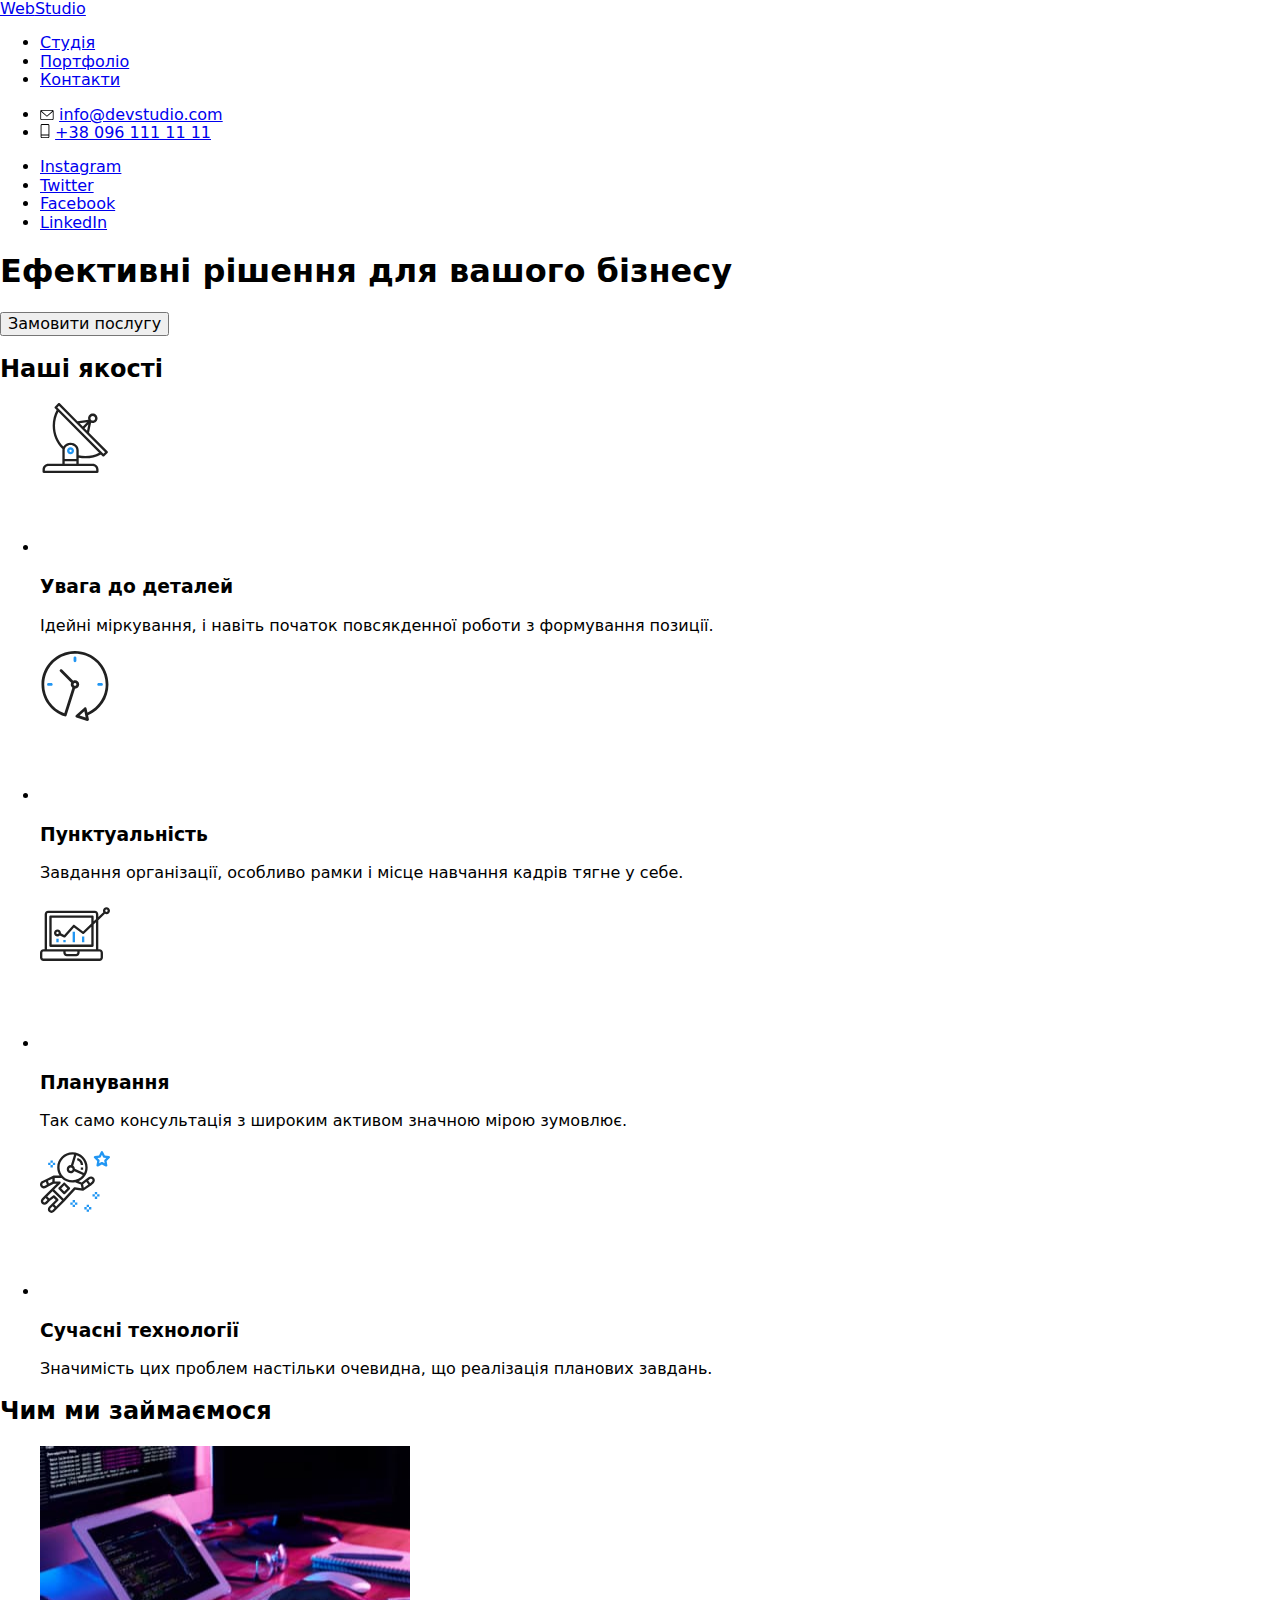
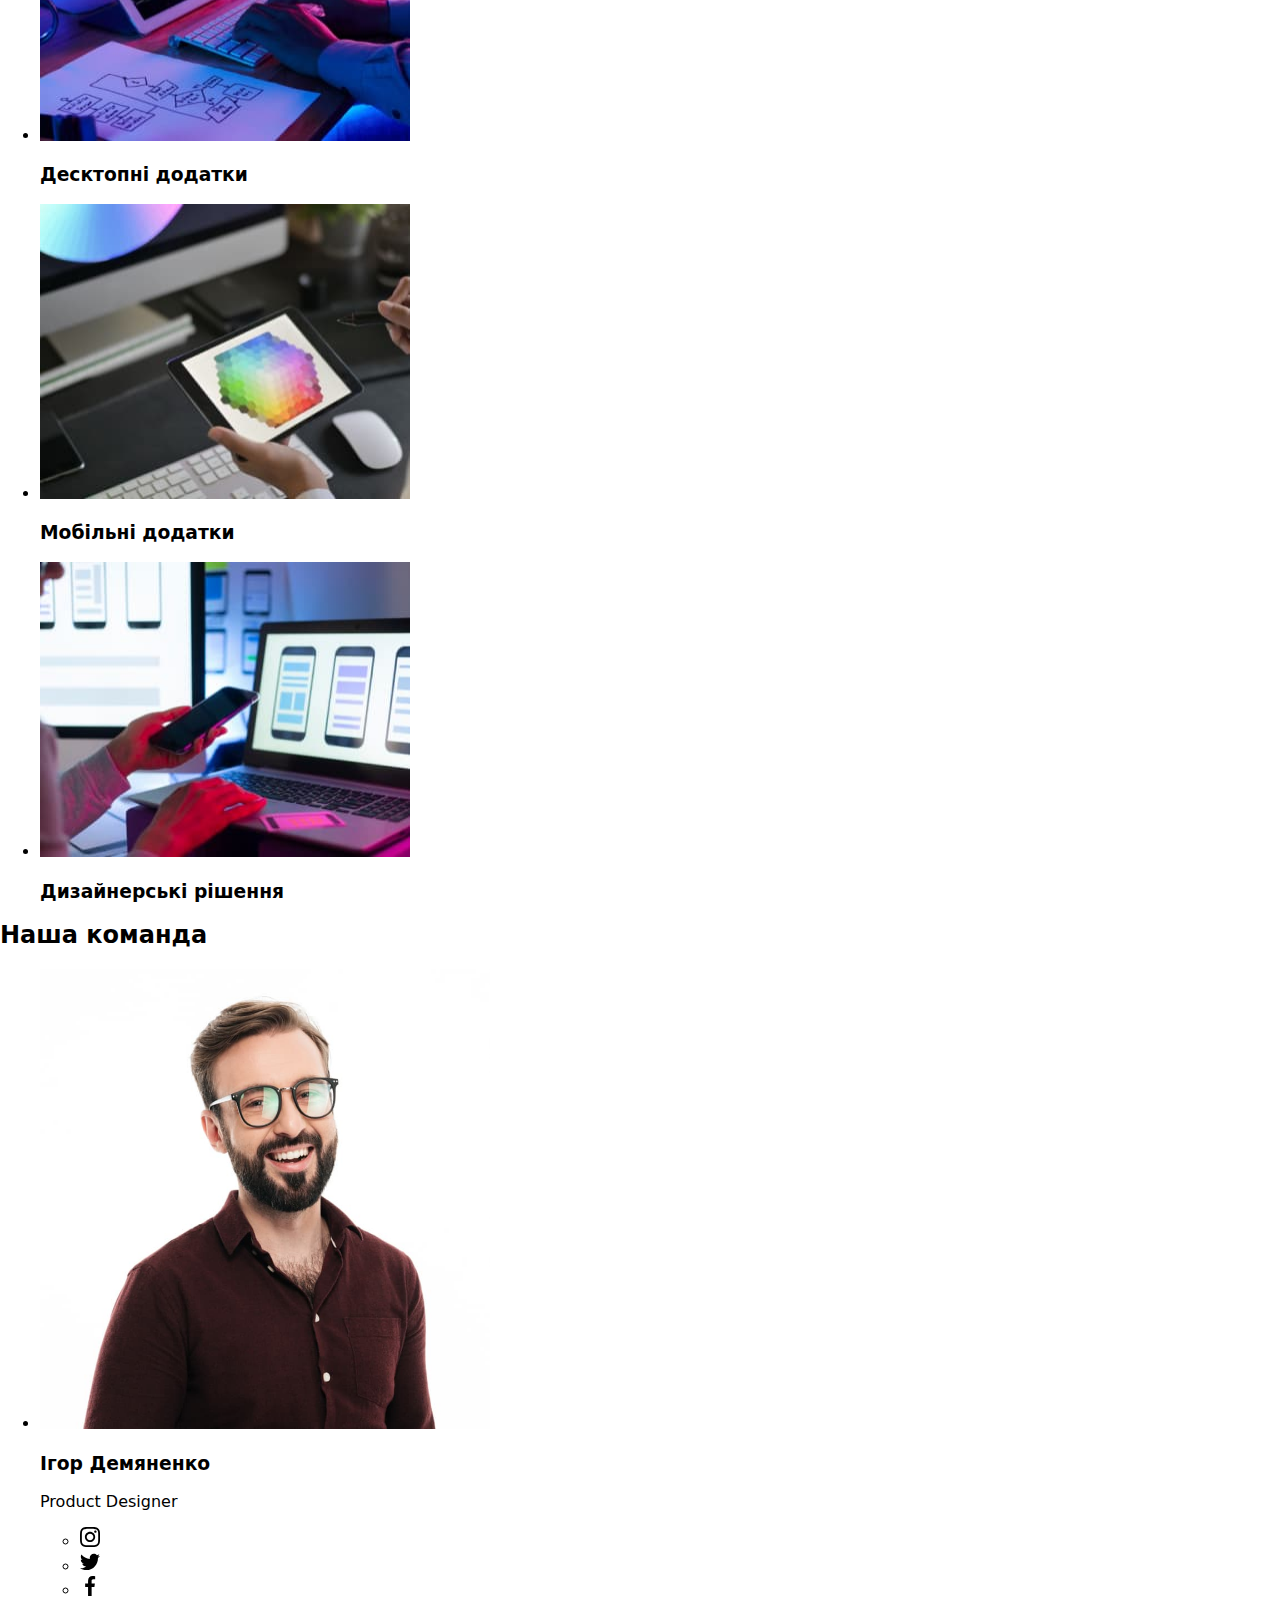
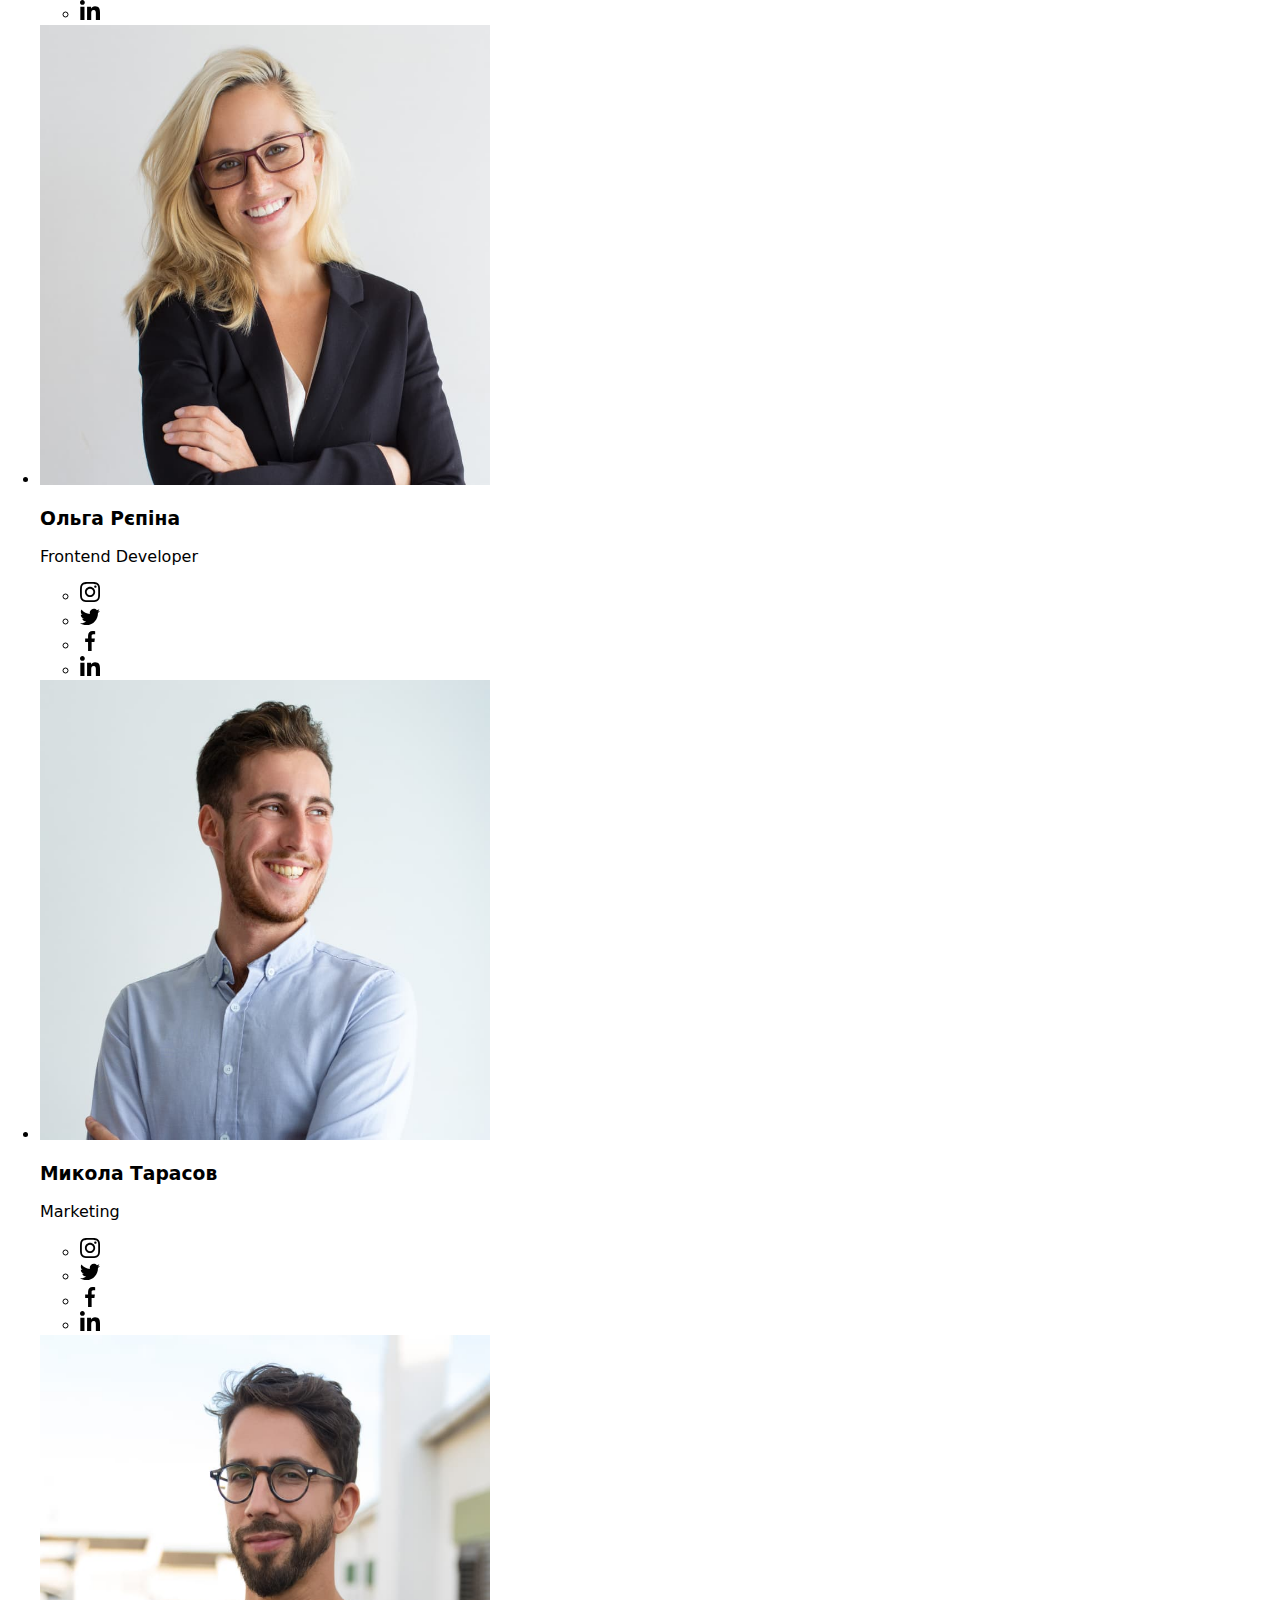
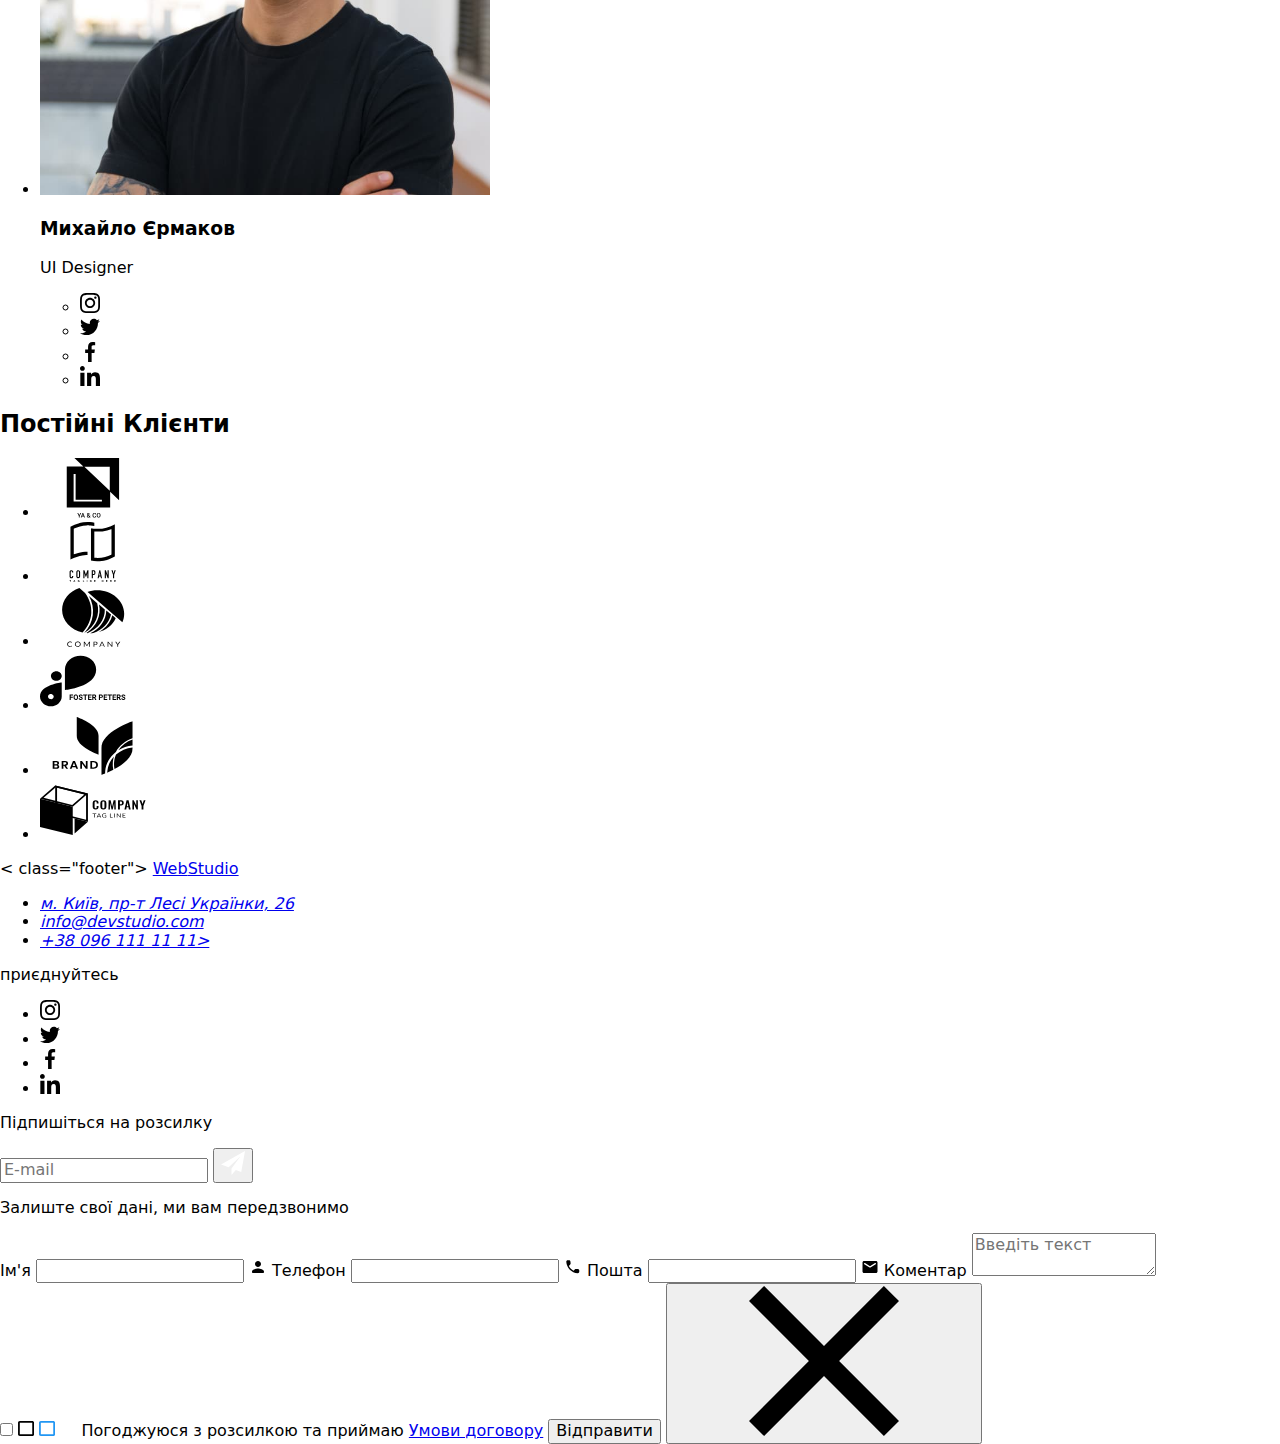
==== index.html @ 384033b2 "html finished" ====
<!DOCTYPE html>
<html lang="uk">

<head>
    <meta charset="UTF-8">
    <meta http-equiv="X-UA-Compatible" content="IE=edge">
    <meta name="viewport" content="width=device-width, initial-scale=1.0">
    <title>Document</title>
    <link rel="stylesheet" href="https://cdnjs.cloudflare.com/ajax/libs/modern-normalize/1.1.0/modern-normalize.min.css">
    <link rel="preconnect" href="https://fonts.googleapis.com">
    <link rel="preconnect" href="https://fonts.gstatic.com" crossorigin>
    <link href="https://fonts.googleapis.com/css2?family=Raleway:wght@700&family=Roboto:wght@400;500;700;900&display=swap"
        rel="stylesheet">
</head>

<body>
    <header>
        <div class="container">
            <nav>
                <a href="#" class="logo logo--header" lang="en">Web<span
                        class="logo__part logo__part--header">Studio</span></a>
                <div class="menu">
                    <ul class="nav-list">
                        <li class="nav-list__item">
                            <a href="./index.html" class="nav-list__link">Студія</a>
                        </li>
                        <li class="nav-list__item">
                            <a href="./portfolio.html" class="nav-list__link">Портфоліо</a>
                        </li>
                        <li class="nav-list__item">
                            <a href="#" class="nav-list__link">Контакти</a>
                        </li>
                    </ul>
                    <ul class="nav-contacts">
                        <li class="nav-contacts__item">
                            <svg class="nav-contacts__icon" width="14px" height="10px">
                                <use href="./image/icons.svg#icon-envelope"></use>
                            </svg>
                            <a href="mailto:info@devstudio.com"
                                class="nav-contacts__contact-link">info@devstudio.com</a>
                        </li>
                        <li class="nav-contacts__item">
                            <svg class="nav-contacts__icon" width="10px" height="14px">
                                <use href="./image/icons.svg#icon-tel"></use>
                            </svg>
                            <a href="tel:+380961111111" class="nav-contacts__contact-link">+38 096 111 11 11</a>
                        </li>

                    </ul>
                    <ul class="contact-networks">
                        <li class="contact-networks__item">
                            <a href="#" class="contact-networks__social-link">Instagram</a>
                        </li>
                        <li class="contact-networks__item">
                            <a href="#" class="contact-networks__social-link">Twitter</a>
                        </li>
                        <li class="contact-networks__item">
                            <a href="#" class="contact-networks__social-link">Facebook</a>
                        </li>
                        <li class="contact-networks__item">
                            <a href="#" class="contact-networks__social-link">LinkedIn</a>
                        </li>
                    </ul>

                </div>
            </nav>
        </div>
    </header>

    <section class="hero-section section">
        <div class="container">
            <h1 class="hero__heading">Ефективні рішення для вашого бізнесу</h1>
            <button type="hero__button" data-modal-open>Замовити послугу</button>
        </div>
    </section>
    <section class="feature-section">
        <div class="container">
            <h2 class="feature__heading visually-hidden">Наші якості</h2>
            <ul class="feature-list">
                <li class="feature-list__item">
                    <svg class="feature-list__icon">
                        <use href="./image/icons.svg#icon-satelite" width="70px" height="70px"></use>
                    </svg>
                    <div class="feature-list__text-container">
                        <h3 class="feature-list__heading">Увага до деталей</h3>
                        <p class="feature-list__description">Ідейні міркування, і навіть початок повсякденної роботи з
                            формування позиції.</p>
                    </div>

                </li>
                <li class="feature-list__item">
                    <svg class="feature-list__icon">
                        <use href="./image/icons.svg#icon-clock" width="70px" height="70px"></use>
                    </svg>
                    <div class="feature-list__text-container">
                        <h3 class="feature-list__heading">Пунктуальність</h3>
                        <p class="feature-list__description">Завдання організації, особливо рамки і місце навчання
                            кадрів тягне у себе.</p>
                    </div>

                </li>
                <li class="feature-list__item">
                    <svg class="feature-list__icon">
                        <use href="./image/icons.svg#icon-diagram" width="70px" height="70px"></use>
                    </svg>
                    <div class="feature-list__text-container">
                        <h3 class="feature-list__heading">Планування</h3>
                        <p class="feature-list__description">Так само консультація з широким активом значною мірою
                            зумовлює.</p>
                    </div>

                </li>
                <li class="feature-list__item">
                    <svg class="feature-list__icon">
                        <use href="./image/icons.svg#icon-astronaut" width="70px" height="70px"></use>
                    </svg>
                    <div class="feature-list__text-container">
                        <h3 class="feature-list__heading">Сучасні технології</h3>
                        <p class="feature-list__description">Значимість цих проблем настільки очевидна, що реалізація
                            планових завдань.</p>
                    </div>
                </li>
            </ul>
        </div>
    </section>
    <section class="worksphere-section">
        <div class="container">
            <h2 class="worksphere__heading">Чим ми займаємося</h2>
            <ul class="worksphere-list">
                <li class="worksphere-list-item">
                    <div class="worksphere-list__thumb">
                        <img src="./image/desktop.jpg" alt="desktop solution" class="worksphere-list__image"
                            width="370px" height="295px">
                        <div class="worksphere-list__text-container">
                            <h3 class="worksphere-list__heading">Десктопні додатки</h3>
                        </div>
                    </div>
                </li>
                <li class="worksphere-list-item">
                    <div class="worksphere-list__thumb">
                        <img src="./image/tablet.jpg" alt="tablet solution" class="worksphere-list__image" width="370px"
                            height="295px">
                        <div class="worksphere-list__text-container">
                            <h3 class="worksphere-list__heading">Мобільні додатки</h3>
                        </div>
                    </div>
                </li>
                <li class="worksphere-list-item">
                    <div class="worksphere-list__thumb">
                        <img src="./image/smartphone.jpg" alt="smartphone solution" class="worksphere-list__image"
                            width="370px" height="295px">
                        <div class="worksphere-list__text-container">
                            <h3 class="worksphere-list__heading">Дизайнерські рішення</h3>
                        </div>
                    </div>
                </li>
            </ul>
        </div>
    </section>
    <section class="team-section">
        <div class="container">
            <h2 class="team-section__heading">Наша команда</h2>
            <ul class="teammate-list">
                <li class="teammate-list__item">
                    <img src="./image/demjanenko.jpg" alt="Ігор Демяненко" class="teammate-list__image" width="450px"
                        height="460px">
                    <div class="teammate-list__text-container">
                        <h3 class="teammate-list__teammate">Ігор Демяненко</h3>
                        <p class="teammate-list__position">Product Designer</p>
                        <ul class="social-links">
                            <li class="social-links__item">
                                <a href="#" aria-label="Instagram link" class="social-links__network">
                                    <svg class="social-links__icon" width="20px" height="20px">
                                        <use href="./image/icons.svg#icon-instagram"></use>
                                    </svg>
                                </a>
                            </li>
                            <li class="social-links__item">
                                <a href="#" aria-label="Twitter link" class="social-links__network">
                                    <svg class="social-links__icon" width="20px" height="20px">
                                        <use href="./image/icons.svg#icon-twitter"></use>
                                    </svg>
                                </a>
                            </li>
                            <li class="social-links__item">
                                <a href="#" aria-label="Facebook link" class="social-links__network">
                                    <svg class="social-links__icon" width="20px" height="20px">
                                        <use href="./image/icons.svg#icon-facebook"></use>
                                    </svg>
                                </a>
                            </li>
                            <li class="social-links__item">
                                <a href="#" aria-label="LinkedIn link" class="social-links__network">
                                    <svg class="social-links__icon" width="20px" height="20px">
                                        <use href="./image/icons.svg#icon-linkedin"></use>
                                    </svg>
                                </a>
                            </li>
                        </ul>
                    </div>

                </li>
                <li class="teammate-list__item">
                    <img src="./image/repina.jpg" alt="Ольга Рєпіна" class="teammate-list__image" width="450px"
                        height="460px">
                    <div class="teammate-list__text-container">
                        <h3 class="teammate-list__teammate">Ольга Рєпіна</h3>
                        <p class="teammate-list__position">Frontend Developer</p>
                        <ul class="social-links">
                            <li class="social-links__item">
                                <a href="#" aria-label="Instagram link" class="social-links__network">
                                    <svg class="social-links__icon" width="20px" height="20px">
                                        <use href="./image/icons.svg#icon-instagram"></use>
                                    </svg>
                                </a>
                            </li>
                            <li class="social-links__item">
                                <a href="#" aria-label="Twitter link" class="social-links__network">
                                    <svg class="social-links__icon" width="20px" height="20px">
                                        <use href="./image/icons.svg#icon-twitter"></use>
                                    </svg>
                                </a>
                            </li>
                            <li class="social-links__item">
                                <a href="#" aria-label="Facebook link" class="social-links__network">
                                    <svg class="social-links__icon" width="20px" height="20px">
                                        <use href="./image/icons.svg#icon-facebook"></use>
                                    </svg>
                                </a>
                            </li>
                            <li class="social-links__item">
                                <a href="#" aria-label="LinkedIn link" class="social-links__network">
                                    <svg class="social-links__icon" width="20px" height="20px">
                                        <use href="./image/icons.svg#icon-linkedin"></use>
                                    </svg>
                                </a>
                            </li>
                        </ul>
                    </div>

                </li>
                <li class="teammate-list__item">
                    <img src="./image/tarasov.jpg" alt="Микола Тарасов" class="teammate-list__image" width="450px"
                        height="460px">
                    <div class="teammate-list__text-container">
                        <h3 class="teammate-list__teammate">Микола Тарасов</h3>
                        <p class="teammate-list__position">Marketing</p>
                        <ul class="social-links">
                            <li class="social-links__item">
                                <a href="#" aria-label="Instagram link" class="social-links__network">
                                    <svg class="social-links__icon" width="20px" height="20px">
                                        <use href="./image/icons.svg#icon-instagram"></use>
                                    </svg>
                                </a>
                            </li>
                            <li class="social-links__item">
                                <a href="#" aria-label="Twitter link" class="social-links__network">
                                    <svg class="social-links__icon" width="20px" height="20px">
                                        <use href="./image/icons.svg#icon-twitter"></use>
                                    </svg>
                                </a>
                            </li>
                            <li class="social-links__item">
                                <a href="#" aria-label="Facebook link" class="social-links__network">
                                    <svg class="social-links__icon" width="20px" height="20px">
                                        <use href="./image/icons.svg#icon-facebook"></use>
                                    </svg>
                                </a>
                            </li>
                            <li class="social-links__item">
                                <a href="#" aria-label="LinkedIn link" class="social-links__network">
                                    <svg class="social-links__icon" width="20px" height="20px">
                                        <use href="./image/icons.svg#icon-linkedin"></use>
                                    </svg>
                                </a>
                            </li>
                        </ul>
                    </div>

                </li>
                <li class="teammate-list__item">
                    <img src="./image/yermakov.jpg" alt="Михайло Єрмаков" class="teammate-list__image" width="450px"
                        height="460px">
                    <div class="teammate-list__text-container">
                        <h3 class="teammate-list__teammate">Михайло Єрмаков</h3>
                        <p class="teammate-list__position">UI Designer</p>
                        <ul class="social-links">
                            <li class="social-links__item">
                                <a href="#" aria-label="Instagram link" class="social-links__network">
                                    <svg class="social-links__icon" width="20px" height="20px">
                                        <use href="./image/icons.svg#icon-instagram"></use>
                                    </svg>
                                </a>
                            </li>
                            <li class="social-links__item">
                                <a href="#" aria-label="Twitter link" class="social-links__network">
                                    <svg class="social-links__icon" width="20px" height="20px">
                                        <use href="./image/icons.svg#icon-twitter"></use>
                                    </svg>
                                </a>
                            </li>
                            <li class="social-links__item">
                                <a href="#" aria-label="Facebook link" class="social-links__network">
                                    <svg class="social-links__icon" width="20px" height="20px">
                                        <use href="./image/icons.svg#icon-facebook"></use>
                                    </svg>
                                </a>
                            </li>
                            <li class="social-links__item">
                                <a href="#" aria-label="LinkedIn link" class="social-links__network">
                                    <svg class="social-links__icon" width="20px" height="20px">
                                        <use href="./image/icons.svg#icon-linkedin"></use>
                                    </svg>
                                </a>
                            </li>
                        </ul>
                    </div>

                </li>
            </ul>
        </div>
    </section>
    <section class="clients-section">
        <div class="container">
            <h2 class="clients-section_heading">Постійні Клієнти</h2>
            <ul class="clients-list">
                <li class="clients-list__clients">
                    <a href="#" class="clients-list__client" aria-label="client1 link">
                        <svg class="clients-list__icon" width="106px" height="60px">
                            <use href="./image/icons.svg#icon-company1"></use>
                        </svg>
                    </a>
                </li>
                <li class="clients-list__clients">
                    <a href="#" class="clients-list__client" aria-label="client2 link">
                        <svg class="clients-list__icon" width="106px" height="60px">
                            <use href="./image/icons.svg#icon-company2"></use>
                        </svg>
                    </a>
                </li>
                <li class="clients-list__clients">
                    <a href="#" class="clients-list__client" aria-label="client3 link">
                        <svg class="clients-list__icon" width="106px" height="60px">
                            <use href="./image/icons.svg#icon-company3"></use>
                        </svg>
                    </a>
                </li>
                <li class="clients-list__clients">
                    <a href="#" class="clients-list__client" aria-label="client4 link">
                        <svg class="clients-list__icon" width="106px" height="60px">
                            <use href="./image/icons.svg#icon-company4"></use>
                        </svg>
                    </a>
                </li>
                <li class="clients-list__clients">
                    <a href="#" class="clients-list__client" aria-label="client5 link">
                        <svg class="clients-list__icon" width="106px" height="60px">
                            <use href="./image/icons.svg#icon-company5"></use>
                        </svg>
                    </a>
                </li>
                <li class="clients-list__clients">
                    <a href="#" class="clients-list__client" aria-label="client6 link">
                        <svg class="clients-list__icon" width="106px" height="60px">
                            <use href="./image/icons.svg#icon-company6"></use>
                        </svg>
                    </a>
                </li>
            </ul>
        </div>
    </section>
    </main>
    < class="footer">
        <a href="#" class="logo logo--footer" lang="en">Web<span class="logo__part logo__part--footer">Studio</span></a>
        <address>
            <ul class="addres-list">
                <li class="address-list__item">
                    <a href="https://goo.gl/maps/CPtrU1FHBa2aNyZL9" target="_blank" rel="noopener noreferrer nofollow"
                        class="address-list__link"><span class="phis-address">м. Київ, пр-т Лесі
                            Українки, 26</span></a>
                </li>
                <li class="address-list__item">
                    <a href="mailto:info@devstudio.com" class="address-list__link">info@devstudio.com </a>
                </li>
                <li class="address-list__item">
                    <a href="tel:+380961111111" class="address-list__link">+38 096 111 11 11></a>
                </li>
            </ul>


        </address>
        <div class="footer__socials">
            <p class="footer__social-label">приєднуйтесь</p>
            <ul class="social-links">
                <li class="social-links__item social-links__item--foter">
                    <a href="#" aria-label="Instagram link" class="social-links__network">
                        <svg class="social-links__icon" width="20px" height="20px">
                            <use href="./image/icons.svg#icon-instagram"></use>
                        </svg>
                    </a>
                </li>
                <li class="social-links__item social-links__item--foter">
                    <a href="#" aria-label="Twitter link" class="social-links__network">
                        <svg class="social-links__icon" width="20px" height="20px">
                            <use href="./image/icons.svg#icon-twitter"></use>
                        </svg>
                    </a>
                </li>
                <li class="social-links__item social-links__item--foter">
                    <a href="#" aria-label="Facebook link" class="social-links__network">
                        <svg class="social-links__icon" width="20px" height="20px">
                            <use href="./image/icons.svg#icon-facebook"></use>
                        </svg>
                    </a>
                </li>
                <li class="social-links__item social-links__item--foter">
                    <a href="#" aria-label="LinkedIn link" class="social-links__network">
                        <svg class="social-links__icon" width="20px" height="20px">
                            <use href="./image/icons.svg#icon-linkedin"></use>
                        </svg>
                    </a>
                </li>
            </ul>
        </div>
        <div class="form__container">
            <p class="form__title">Підпишіться на розсилку</p>
            <form class="footer-form">
                <input type="email" class="footer-form__imput" placeholder="E-mail">
                <button type="submit" class="footer-form__submit">
                    <svg class="footer-form__icon" width="24px" height="24px">
                        Підписатися
                        <use href="./image/icons.svg#icon-send"></use>
                    </svg>
                </button>
            </form>
        </div>
        </footer>
        <div class="backdrop is-hidden" data-modal>
            <div class="modal">
                <form class="modal-from">
                    <p class="modal-form__title">Залиште свої дані, ми вам передзвонимо</p>
                    <label class="modal-form__label">
                        Ім'я
                        <input type="text" name="person" class="modal-form__input">
                        <svg class="modal-form__icon" width="18px" height="18px">
                            <use href="./image/icons.svg#icon-person-black"></use>
                        </svg>
                    </label>
                    <label class="modal-form__label">
                        Телефон
                        <input type="tel" name="telephone" class="modal-form__input">
                        <svg class="modal-form__icon" width="18px" height="18px">
                            <use href="./image/icons.svg#icon-phone-black"></use>
                        </svg>
                    </label>
                    <label class="modal-form__label">
                        Пошта
                        <input type="email" name="email" class="modal-form__input">
                        <svg class="modal-form__icon" width="18px" height="18px">
                            <use href="./image/icons.svg#icon-email-black"></use>
                        </svg>
                    </label>
                    <label class="modal-form__commentary-field">
                        Коментар
                        <textarea name="commentary" class="commentary" placeholder="Введіть текст"></textarea>
                    </label>
                    <div class="modal-form__checkbox">
                        <input type="checkbox" class="modal-form__true-checkbox visually-hidden" id="checkbox">
                        <svg class="modal-form__fake-checkbox" width="16px" height="15px">
                            <use href="./image/icons.svg#icon-fake-checkbox"></use>
                        </svg>
                        <svg class="modal-form__fake-checkbox--focus" width="16px" height="15px">
                            <use href="./image/icons.svg#icon-fake-checkbox-focus"></use>
                        </svg>
                        <svg class="modal-form__fake-checkbox--checked" width="16px" height="15px">
                            <use href="./image/icons.svg#icon-check"></use>
                        </svg>
                        <label for="checkbox">
                            Погоджуюся з розсилкою та приймаю
                            <a href="#" class="modal-form__policy-link">Умови договору</a>
                        </label>
                        <button type="submit" class="modal-form__send-button">Відправити</button>
                        <button type="button" class="modal-form__close-button" data-modal-close>
                            <svg class="modal-form__close-icon">
                                <use href="./image/icons.svg#icon-close"></use>
                            </svg>
                        </button>
                    </div>
                </form>
            </div>
        </div>
        <script src="./js/modal.js"></script>
</body>

</html>
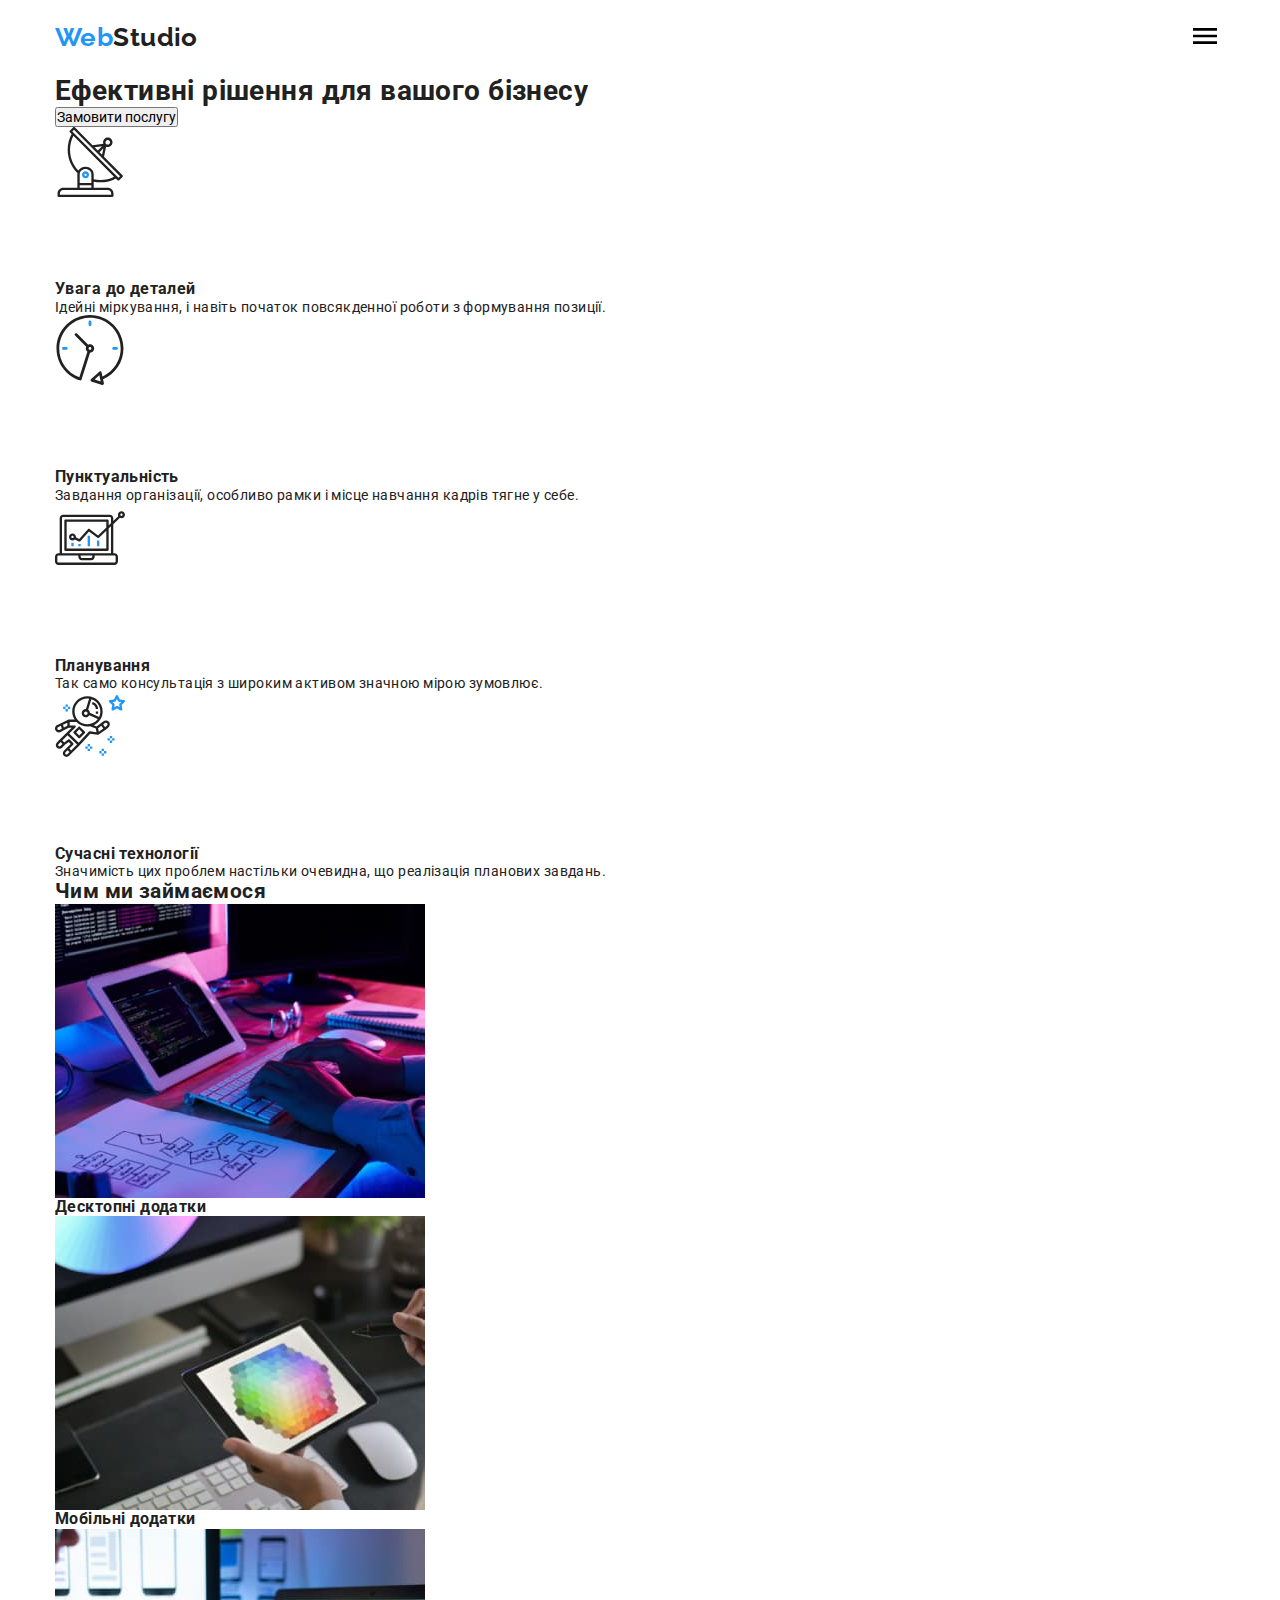
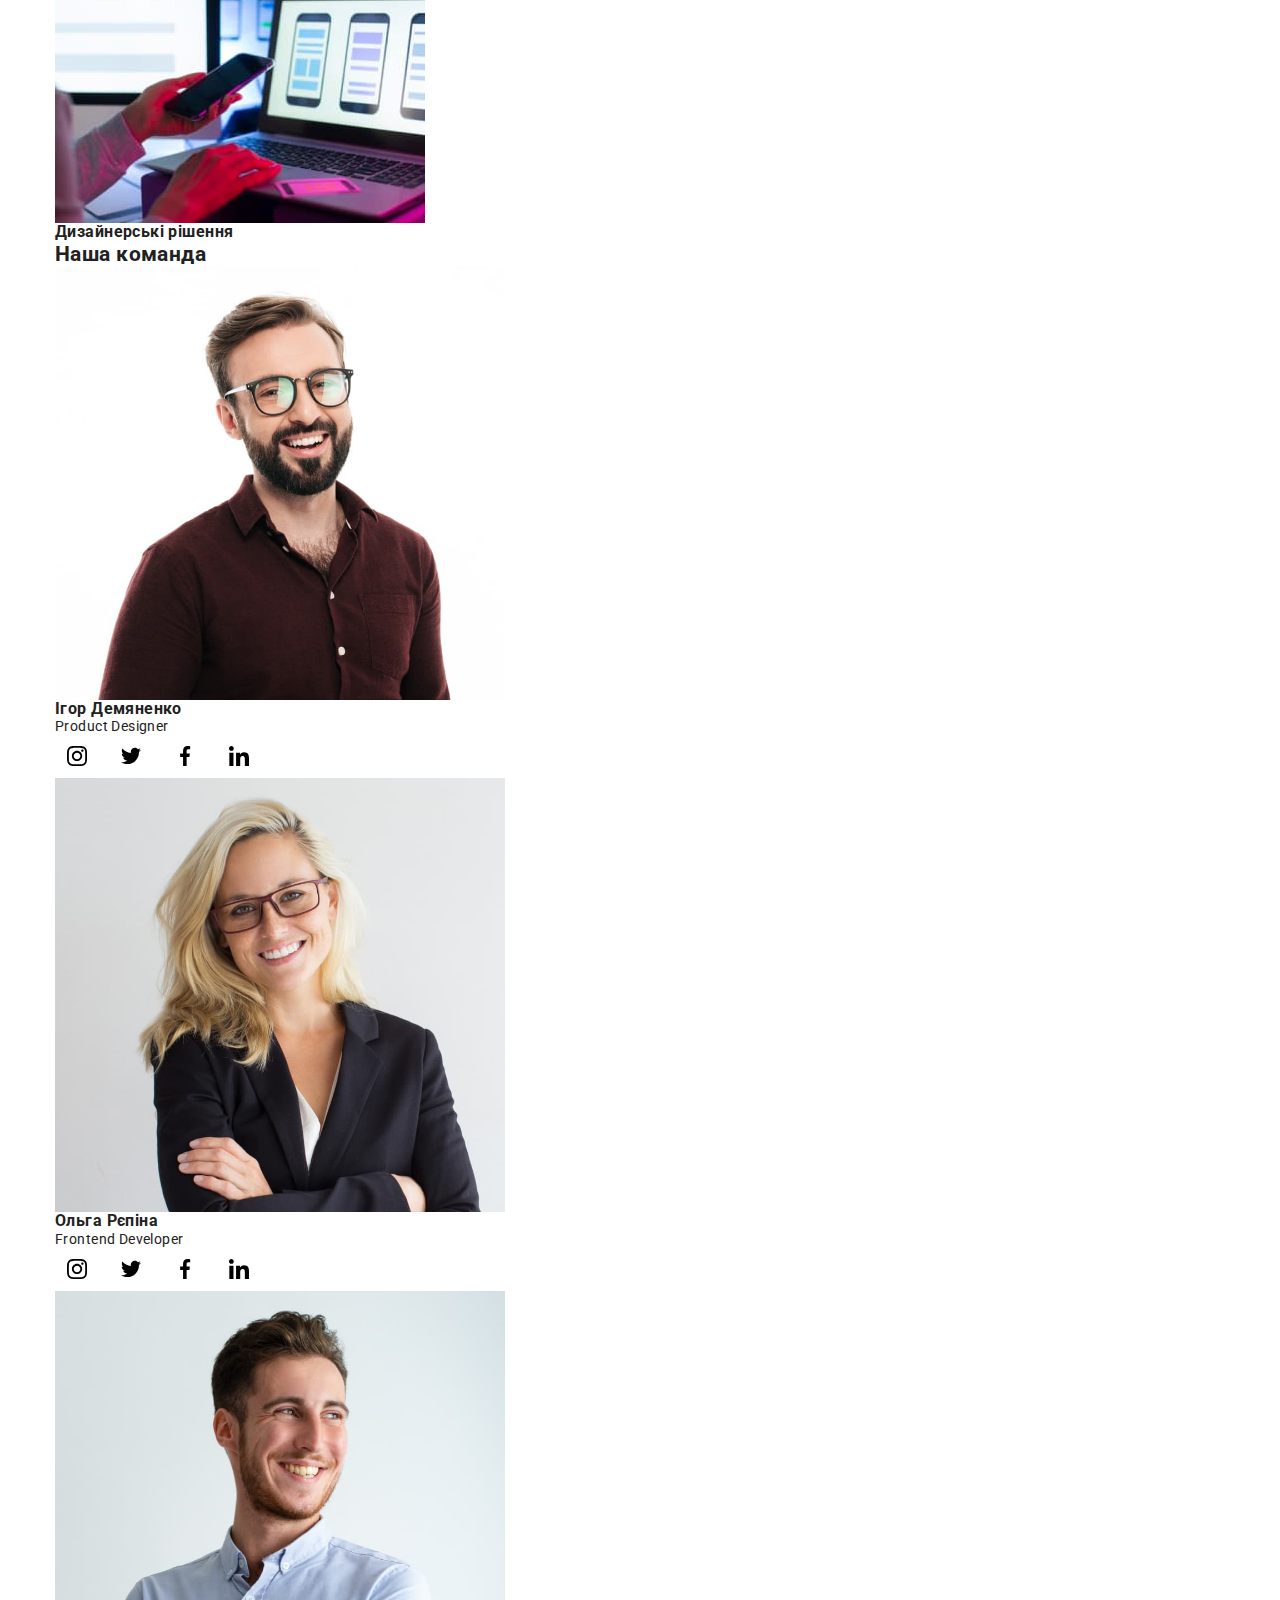
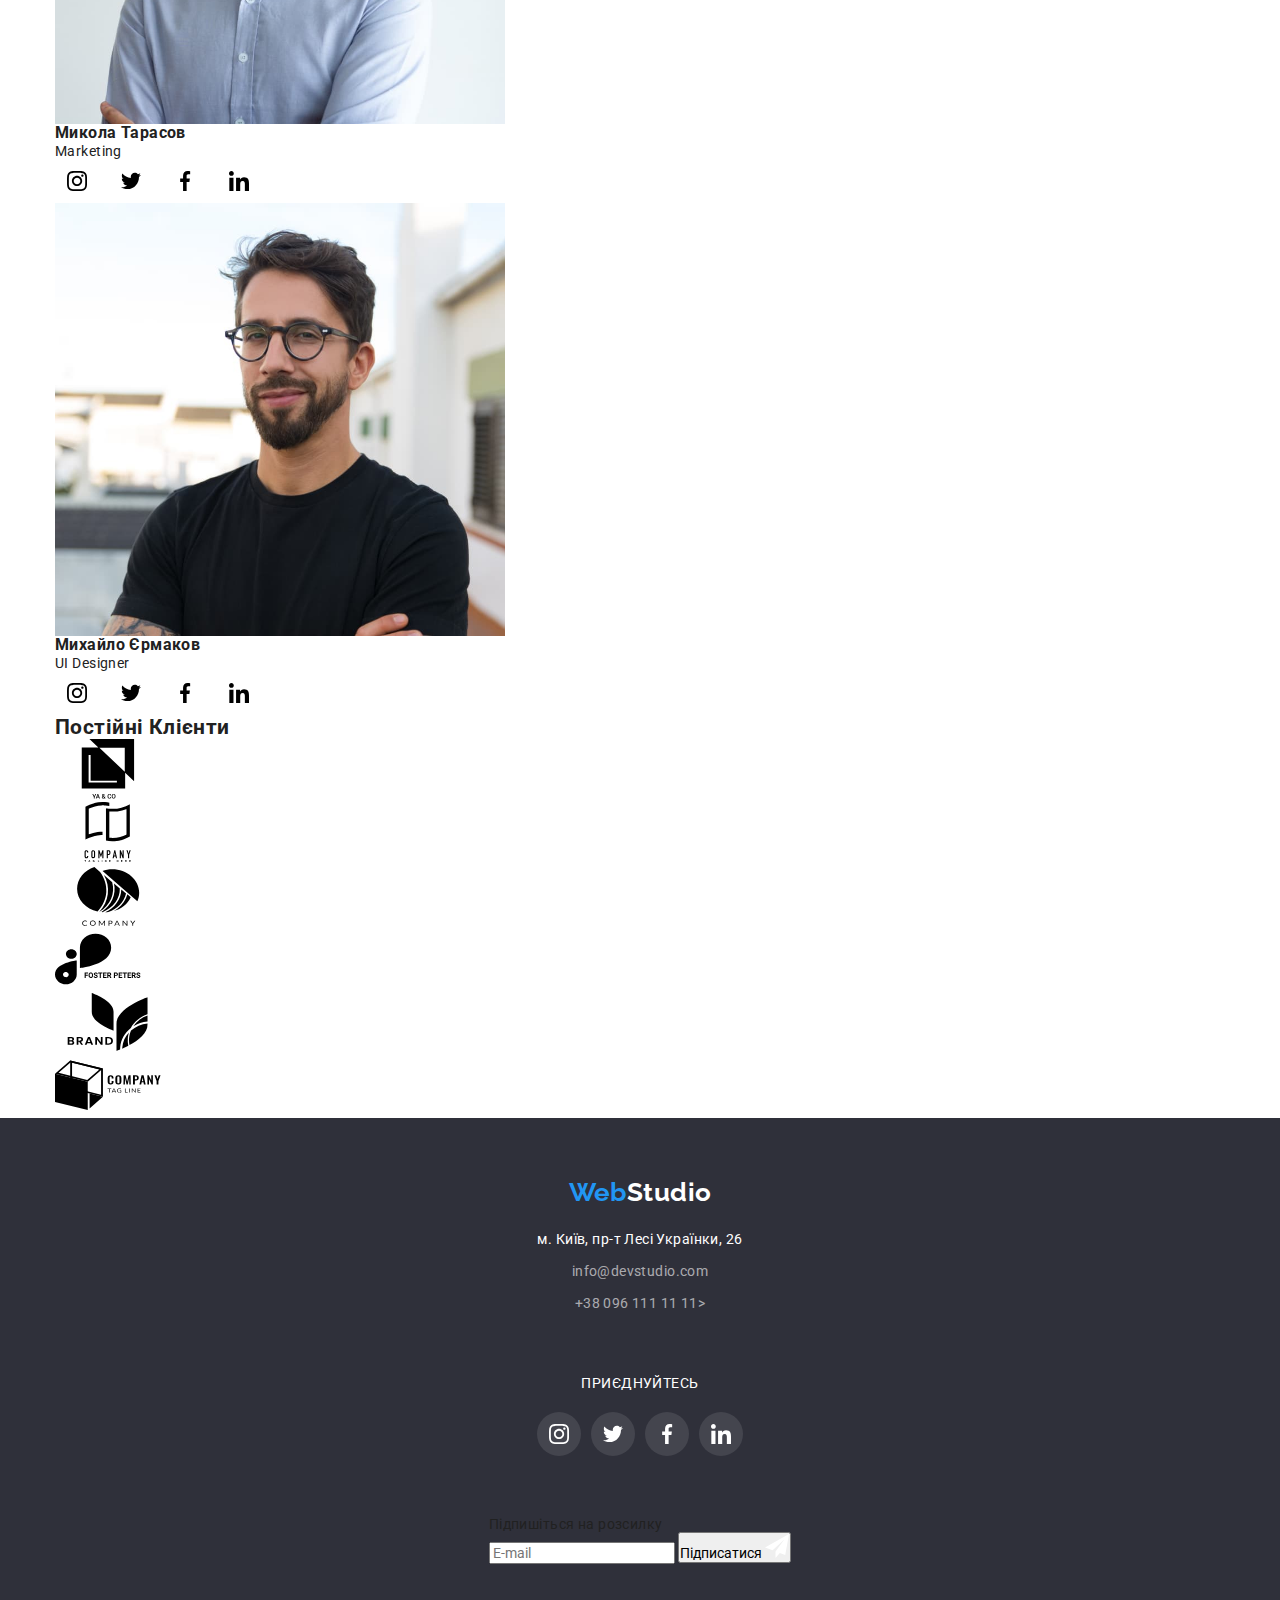
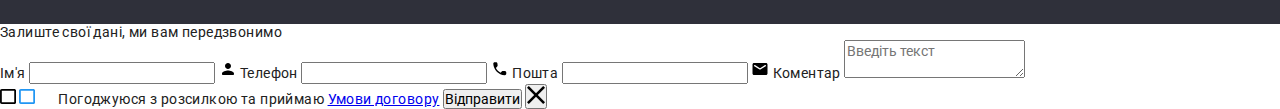
==== commit 74444db5: "style" ====
--- a/index.html
+++ b/index.html
@@ -11,18 +11,27 @@
     <link rel="preconnect" href="https://fonts.gstatic.com" crossorigin>
     <link href="https://fonts.googleapis.com/css2?family=Raleway:wght@700&family=Roboto:wght@400;500;700;900&display=swap"
         rel="stylesheet">
+    <link rel="stylesheet" href="./css/main.min.css">
 </head>
 
 <body>
     <header>
-        <div class="container">
-            <nav>
+        <div class="container header__container">
+            <nav class="site-nav">
                 <a href="#" class="logo logo--header" lang="en">Web<span
                         class="logo__part logo__part--header">Studio</span></a>
-                <div class="menu">
+                <button class="menu__open-button js-open-menu" 
+                        aria-controls="mobile-menu"
+                        aria-expanded="false"
+                        type="button">
+                    <svg class="menu__icon" width="40px" height="40px">
+                        <use href="./image/icons.svg#icon-menu"></use>
+                    </svg>
+                </button>
+                <div class="menu js-menu-container" id="mobile-menu">
                     <ul class="nav-list">
                         <li class="nav-list__item">
-                            <a href="./index.html" class="nav-list__link">Студія</a>
+                            <a href="./index.html" class="nav-list__link nav-list__link--curant">Студія</a>
                         </li>
                         <li class="nav-list__item">
                             <a href="./portfolio.html" class="nav-list__link">Портфоліо</a>
@@ -37,13 +46,13 @@
                                 <use href="./image/icons.svg#icon-envelope"></use>
                             </svg>
                             <a href="mailto:info@devstudio.com"
-                                class="nav-contacts__contact-link">info@devstudio.com</a>
+                                class="nav-contacts__contact-link nav-contacts__contact-link--mail">info@devstudio.com</a>
                         </li>
                         <li class="nav-contacts__item">
                             <svg class="nav-contacts__icon" width="10px" height="14px">
                                 <use href="./image/icons.svg#icon-tel"></use>
                             </svg>
-                            <a href="tel:+380961111111" class="nav-contacts__contact-link">+38 096 111 11 11</a>
+                            <a href="tel:+380961111111" class="nav-contacts__contact-link nav-contacts__contact-link--tel">+38 096 111 11 11</a>
                         </li>
 
                     </ul>
@@ -61,7 +70,11 @@
                             <a href="#" class="contact-networks__social-link">LinkedIn</a>
                         </li>
                     </ul>
-
+                    <button class="menu__close-button js-close-menu" type="button">
+                        <svg class="menu__close-icon" width="18px" height="18px">
+                            <use href="./image/icons.svg#icon-close"></use>
+                        </svg>
+                    </button>
                 </div>
             </nav>
         </div>
@@ -370,71 +383,74 @@
         </div>
     </section>
     </main>
-    < class="footer">
-        <a href="#" class="logo logo--footer" lang="en">Web<span class="logo__part logo__part--footer">Studio</span></a>
-        <address>
-            <ul class="addres-list">
-                <li class="address-list__item">
-                    <a href="https://goo.gl/maps/CPtrU1FHBa2aNyZL9" target="_blank" rel="noopener noreferrer nofollow"
-                        class="address-list__link"><span class="phis-address">м. Київ, пр-т Лесі
-                            Українки, 26</span></a>
-                </li>
-                <li class="address-list__item">
-                    <a href="mailto:info@devstudio.com" class="address-list__link">info@devstudio.com </a>
-                </li>
-                <li class="address-list__item">
-                    <a href="tel:+380961111111" class="address-list__link">+38 096 111 11 11></a>
-                </li>
-            </ul>
-
-
-        </address>
-        <div class="footer__socials">
-            <p class="footer__social-label">приєднуйтесь</p>
-            <ul class="social-links">
-                <li class="social-links__item social-links__item--foter">
-                    <a href="#" aria-label="Instagram link" class="social-links__network">
-                        <svg class="social-links__icon" width="20px" height="20px">
-                            <use href="./image/icons.svg#icon-instagram"></use>
-                        </svg>
-                    </a>
-                </li>
-                <li class="social-links__item social-links__item--foter">
-                    <a href="#" aria-label="Twitter link" class="social-links__network">
-                        <svg class="social-links__icon" width="20px" height="20px">
-                            <use href="./image/icons.svg#icon-twitter"></use>
-                        </svg>
-                    </a>
-                </li>
-                <li class="social-links__item social-links__item--foter">
-                    <a href="#" aria-label="Facebook link" class="social-links__network">
-                        <svg class="social-links__icon" width="20px" height="20px">
-                            <use href="./image/icons.svg#icon-facebook"></use>
-                        </svg>
-                    </a>
-                </li>
-                <li class="social-links__item social-links__item--foter">
-                    <a href="#" aria-label="LinkedIn link" class="social-links__network">
-                        <svg class="social-links__icon" width="20px" height="20px">
-                            <use href="./image/icons.svg#icon-linkedin"></use>
-                        </svg>
-                    </a>
-                </li>
-            </ul>
-        </div>
-        <div class="form__container">
-            <p class="form__title">Підпишіться на розсилку</p>
-            <form class="footer-form">
-                <input type="email" class="footer-form__imput" placeholder="E-mail">
-                <button type="submit" class="footer-form__submit">
-                    <svg class="footer-form__icon" width="24px" height="24px">
+    <footer class="footer">
+        <div class="container footer__container">
+            <a href="#" class="logo logo--footer" lang="en">Web<span class="logo__part logo__part--footer">Studio</span></a>
+            <address class="address">
+                <ul class="addres-list">
+                    <li class="address-list__item">
+                        <a href="https://goo.gl/maps/CPtrU1FHBa2aNyZL9" target="_blank" rel="noopener noreferrer nofollow"
+                            class="address-list__link address-list__link--white">м. Київ, пр-т Лесі
+                                Українки, 26</a>
+                    </li>
+                    <li class="address-list__item">
+                        <a href="mailto:info@devstudio.com" class="address-list__link">info@devstudio.com </a>
+                    </li>
+                    <li class="address-list__item">
+                        <a href="tel:+380961111111" class="address-list__link">+38 096 111 11 11></a>
+                    </li>
+                </ul>
+            
+            
+            </address>
+            <div class="footer__socials">
+                <p class="footer__social-label">приєднуйтесь</p>
+                <ul class="social-links social-links--footer">
+                    <li class="social-links__item" >
+                        <a href="#" aria-label="Instagram link" class="social-links__network social-links__network--footer">
+                            <svg class="social-links__icon  social-links__icon--footer" width="20px" height="20px">
+                                <use href="./image/icons.svg#icon-instagram"></use>
+                            </svg>
+                        </a>
+                    </li>
+                    <li class="social-links__item">
+                        <a href="#" aria-label="Twitter link" class="social-links__network social-links__network--footer">
+                            <svg class="social-links__icon  social-links__icon--footer" width="20px" height="20px">
+                                <use href="./image/icons.svg#icon-twitter"></use>
+                            </svg>
+                        </a>
+                    </li>
+                    <li class="social-links__item">
+                        <a href="#" aria-label="Facebook link" class="social-links__network social-links__network--footer">
+                            <svg class="social-links__icon social-links__icon--footer" width="20px" height="20px">
+                                <use href="./image/icons.svg#icon-facebook"></use>
+                            </svg>
+                        </a>
+                    </li>
+                    <li class="social-links__item">
+                        <a href="#" aria-label="LinkedIn link" class="social-links__network social-links__network--footer">
+                            <svg class="social-links__icon  social-links__icon--footer" width="20px" height="20px">
+                                <use href="./image/icons.svg#icon-linkedin"></use>
+                            </svg>
+                        </a>
+                    </li>
+                </ul>
+            </div>
+            <div class="form__container">
+                <p class="form__title">Підпишіться на розсилку</p>
+                <form class="footer-form">
+                    <input type="email" class="footer-form__imput" placeholder="E-mail">
+                    <button type="submit" class="footer-form__submit">
                         Підписатися
-                        <use href="./image/icons.svg#icon-send"></use>
-                    </svg>
-                </button>
-            </form>
-        </div>
-        </footer>
+                        <svg class="footer-form__icon" width="24px" height="24px">
+                            
+                            <use href="./image/icons.svg#icon-send"></use>
+                        </svg>
+                    </button>
+                </form>
+            </div>
+        </div>
+    </footer>
         <div class="backdrop is-hidden" data-modal>
             <div class="modal">
                 <form class="modal-from">
@@ -481,7 +497,7 @@
                         </label>
                         <button type="submit" class="modal-form__send-button">Відправити</button>
                         <button type="button" class="modal-form__close-button" data-modal-close>
-                            <svg class="modal-form__close-icon">
+                            <svg class="modal-form__close-icon" width="18px" height="18px">
                                 <use href="./image/icons.svg#icon-close"></use>
                             </svg>
                         </button>
@@ -490,6 +506,7 @@
             </div>
         </div>
         <script src="./js/modal.js"></script>
+        <script src="./js/mobile-menu.js"></script>
 </body>
 
 </html>--- a/css/main.min.css
+++ b/css/main.min.css
@@ -0,0 +1 @@
+.visually-hidden{position:absolute;white-space:nowrap;width:1px;height:1px;overflow:hidden;border:0;padding:0;clip:rect(0 0 0 0);-webkit-clip-path:inset(50%);clip-path:inset(50%);margin:-1px}html{box-sizing:border-box}*,*::after,*::before{box-sizing:inherit}body{font-family:Roboto,sans-serif;font-size:14px;font-style:normal;letter-spacing:.03em;color:#212121;background-color:#fff}h1,h2,h3,h4,h5,h6{margin:0;padding:0}ul{list-style:none;margin:0;padding:0}p{padding:0;margin:0}img{display:block;max-width:100%;height:auto}button{padding:0}.container{padding:0 15px;margin-left:auto;margin-right:auto}@media only screen and (min-width: 480px){.container{width:480px}}@media only screen and (min-width: 768px){.container{width:768px}}@media only screen and (min-width: 1280px){.container{width:1200px}}.social-links{display:flex;align-items:center}.social-links--footer{margin-bottom:60px}.social-links__item{display:inline-block}.social-links__item:not(:last-child){margin-right:10px}.social-links__network{border-radius:50%;width:44px;height:44px;display:flex;justify-content:center;align-items:center}.social-links__network--footer{background-color:rgba(255,255,255,.1);fill:#fff}.social-links__network__icon{color:currentColor}.logo{color:#2196f3;font-family:Raleway,sans-serif;text-decoration:none;font-weight:700;font-size:26px;line-height:1.15}.logo--footer{margin-bottom:20px}.logo__part{color:#212121}.logo__part--footer{color:#fff}header{padding:16px 0}.header__container{position:relative;display:flex;justify-content:space-between}.menu{width:100%;background-color:#fff;display:none;position:absolute;top:-16px;left:0;padding:48px 40px}.menu__open-button{background-color:#fff;border:none}.menu__close-button{position:absolute;top:21px;right:25px;background-color:#fff;border:none}.menu.is-open{display:block}.footer{background-color:#2f303a;padding:60px 0}.footer__container{display:flex;flex-direction:column;align-items:center;justify-content:center}.footer__social-label{color:#fff;font-style:bold;text-transform:uppercase;line-height:1.14;margin-bottom:20px;text-align:center}.address{margin-bottom:60px}.address-list__item{display:flex;align-items:center;justify-content:center}.address-list__item:not(:last-child){margin-bottom:8px}.address-list__link{color:rgba(255,255,255,.6);text-decoration:none;font-style:normal;line-height:1.71}.address-list__link--white{color:#fff}.site-nav{display:flex;align-items:center;justify-content:space-between;width:100%}.nav-list{margin-bottom:300px}.nav-list__item:not(:last-child){margin-bottom:32px}.nav-list__link{text-decoration:none;color:#212121;font-style:Medium;font-size:40px;line-height:1.18}.nav-list__link--curant{color:#2196f3}.nav-contacts{display:flex;flex-direction:column-reverse;margin-bottom:64px}.nav-contacts__item:not(:first-child){margin-bottom:32px}.nav-contacts__contact-link{text-decoration:none;color:#212121}.nav-contacts__contact-link--mail{color:#757575;font-style:Medium;font-size:24px;line-height:1.12;letter-spacing:2%}.nav-contacts__contact-link--tel{color:#2196f3;font-style:Medium;font-size:34px;line-height:1.18}.nav-contacts__icon{display:none}.contact-networks{display:flex}.contact-networks__item:not(:last-child){margin-right:10px;padding-right:10px;border-right:1px solid rgba(33,33,33,.2)}.contact-networks__social-link{color:#2196f3;text-decoration:none;font-size:medium;font-style:18px;line-height:1.22;letter-spacing:2%}/*# sourceMappingURL=main.min.css.map */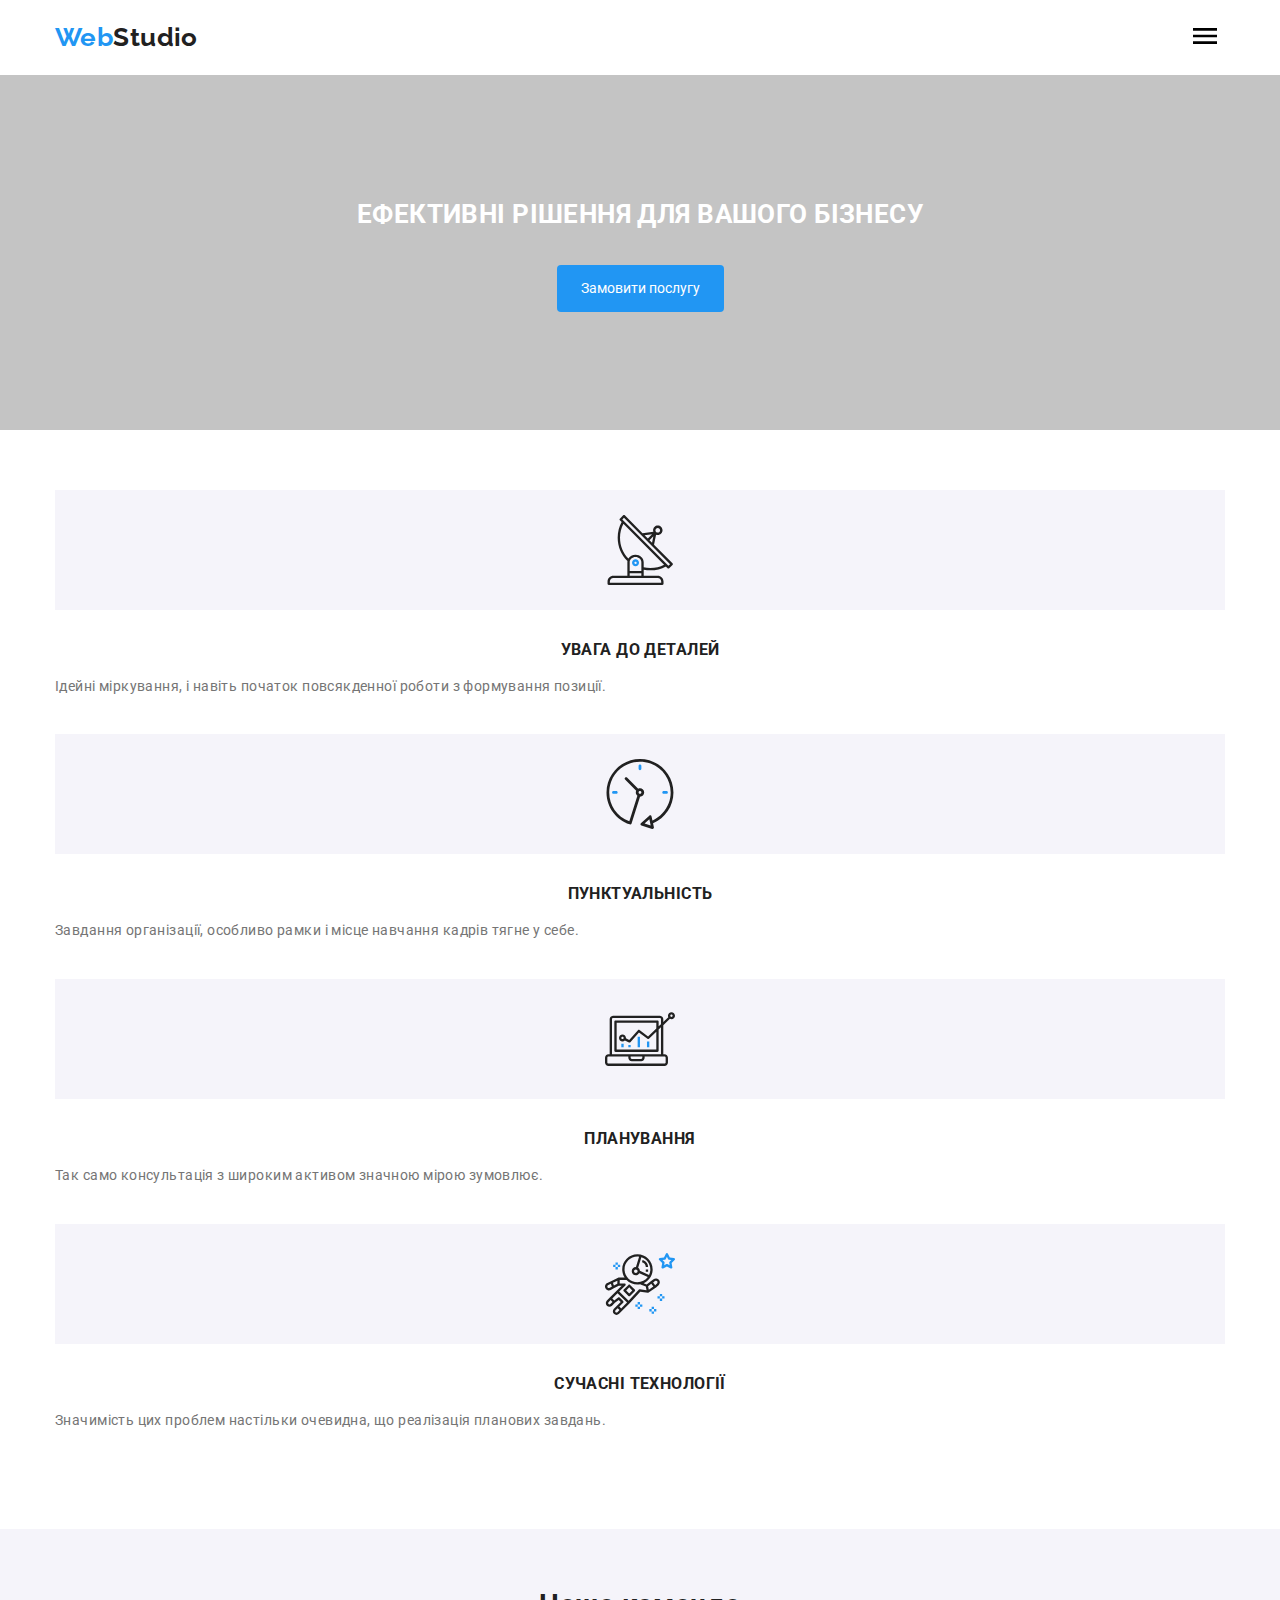
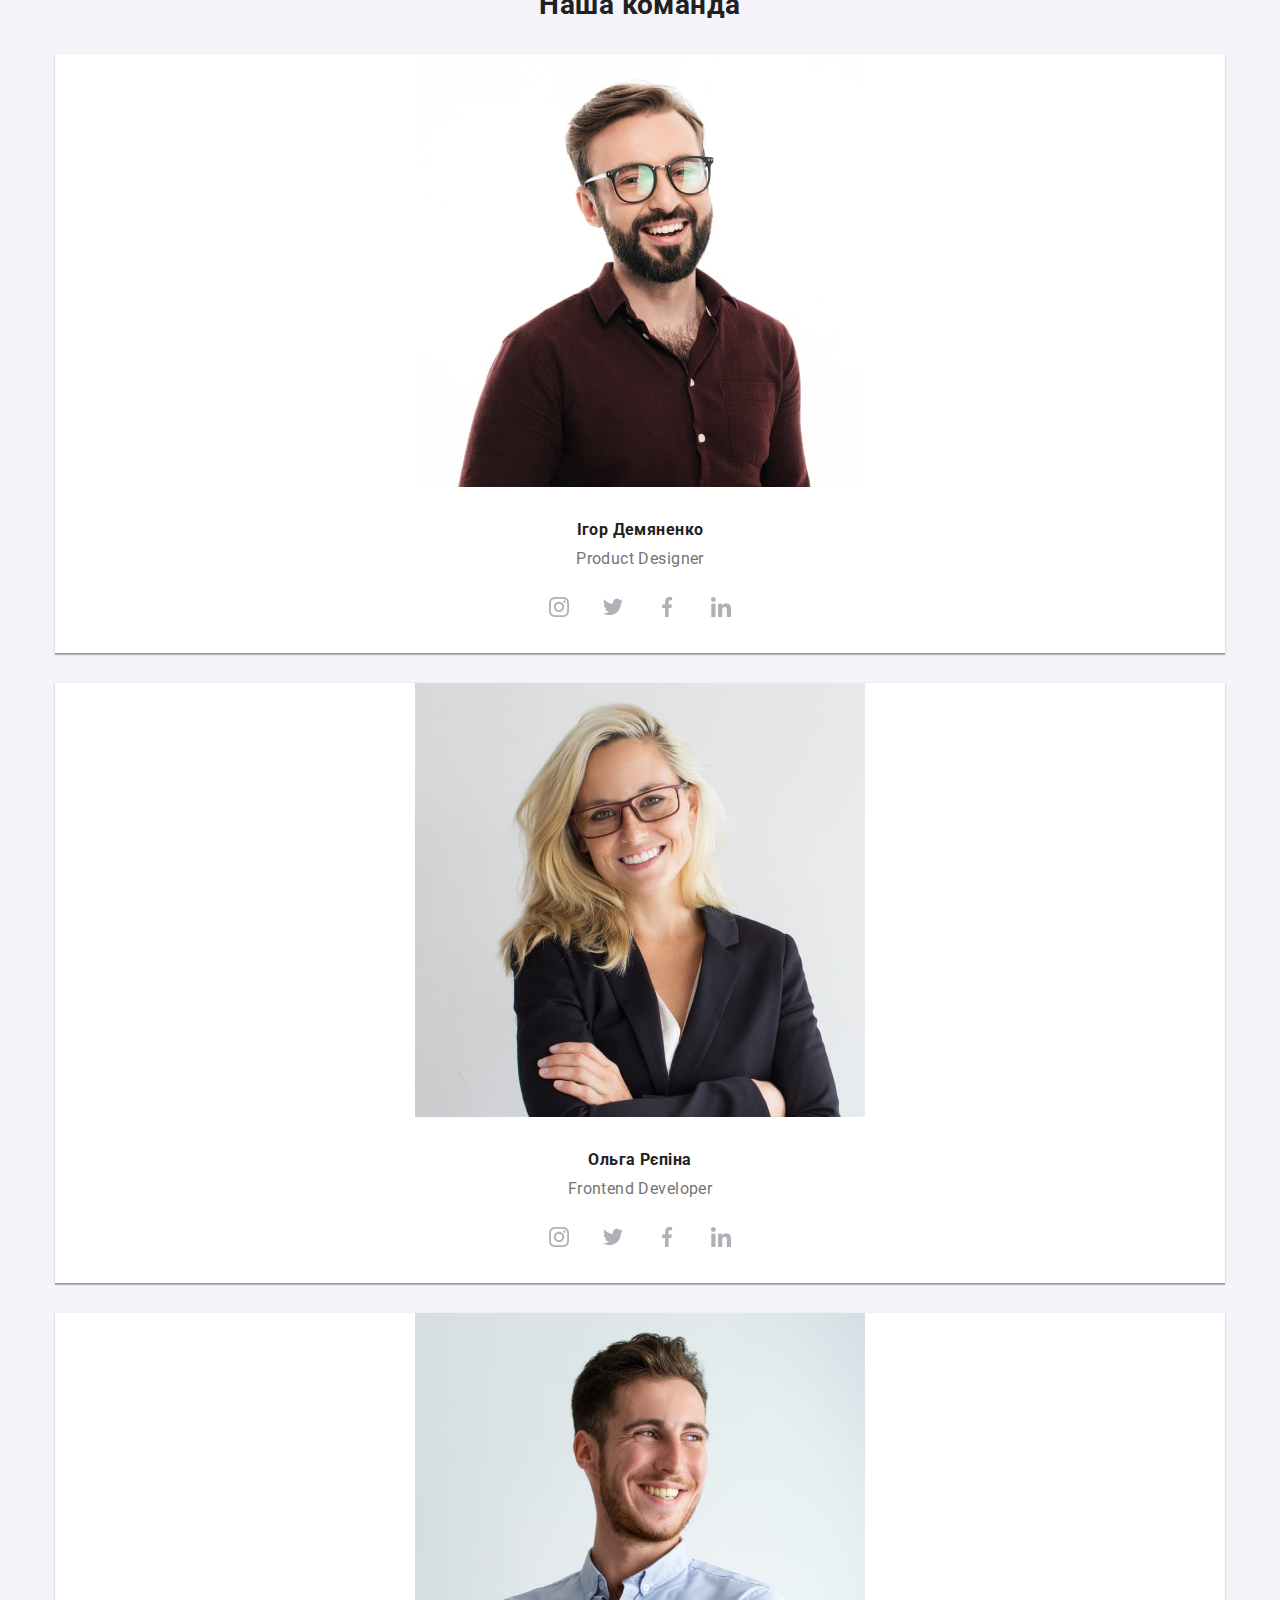
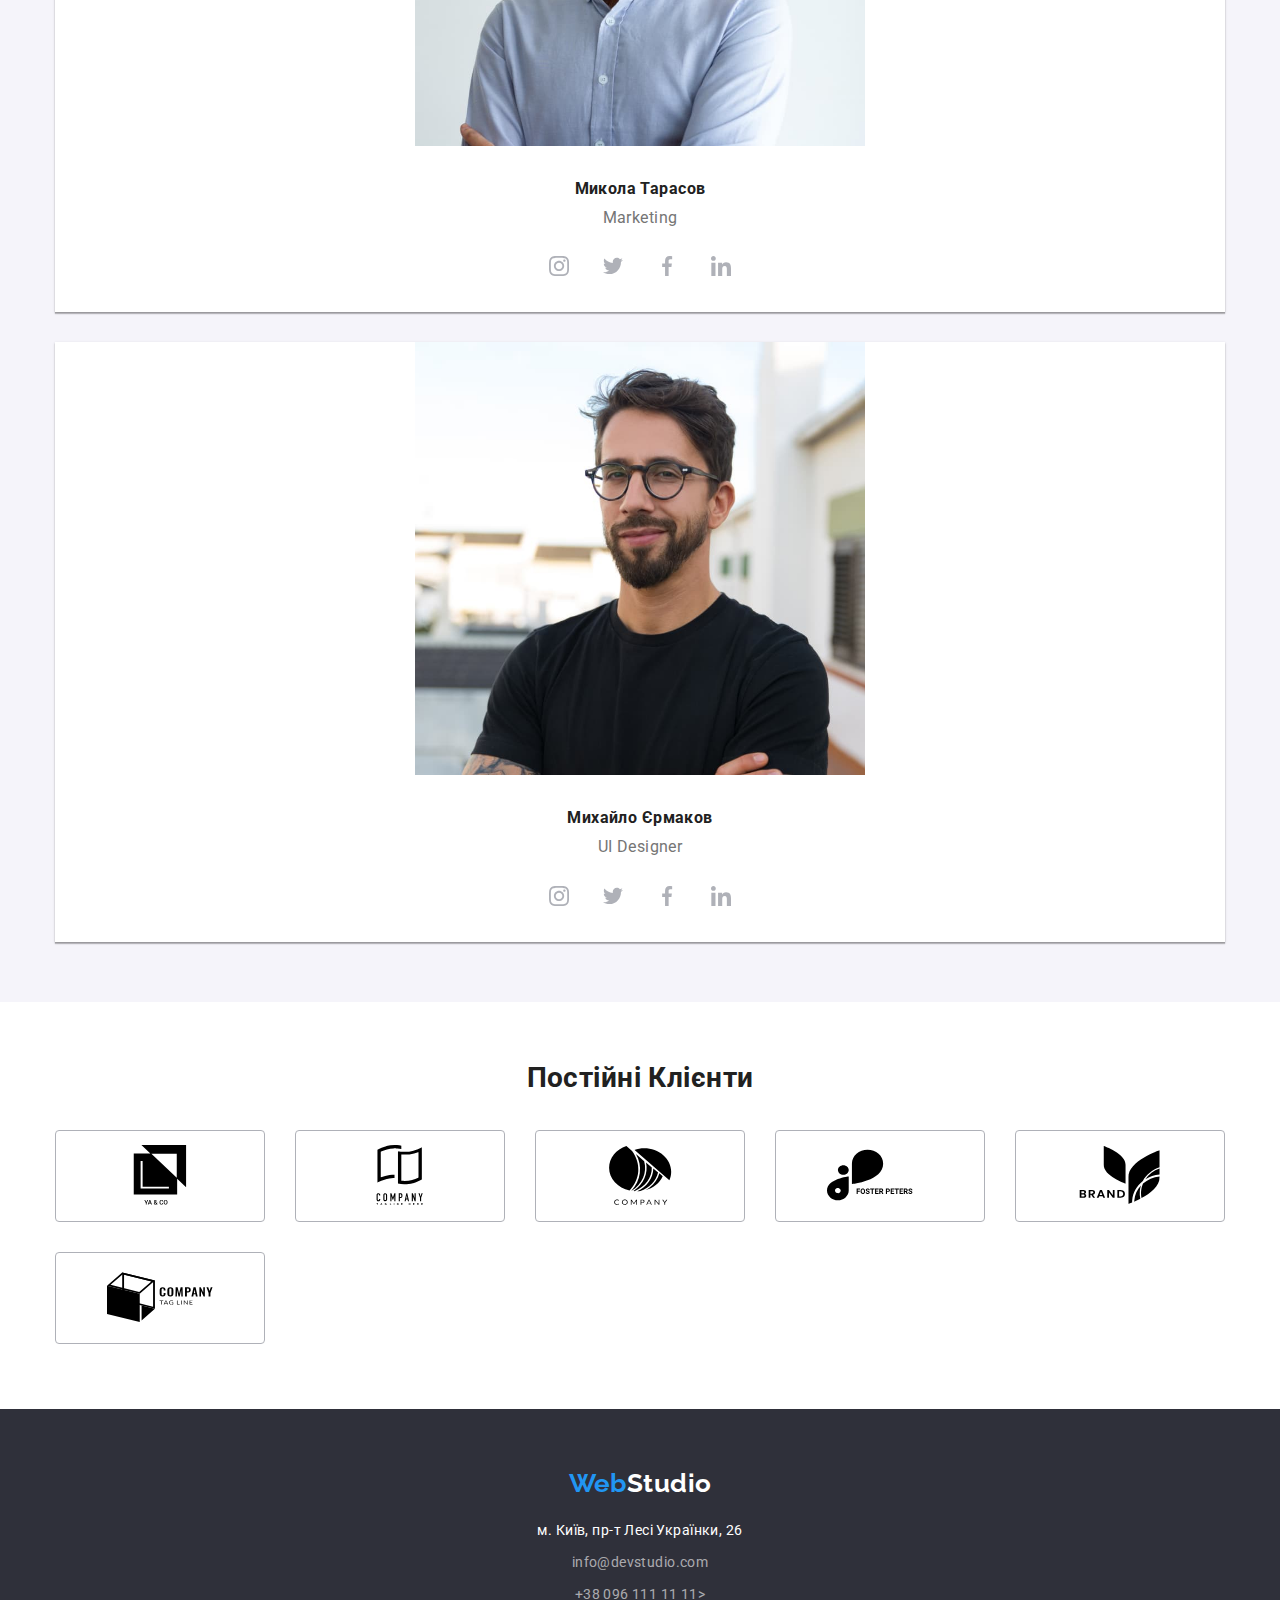
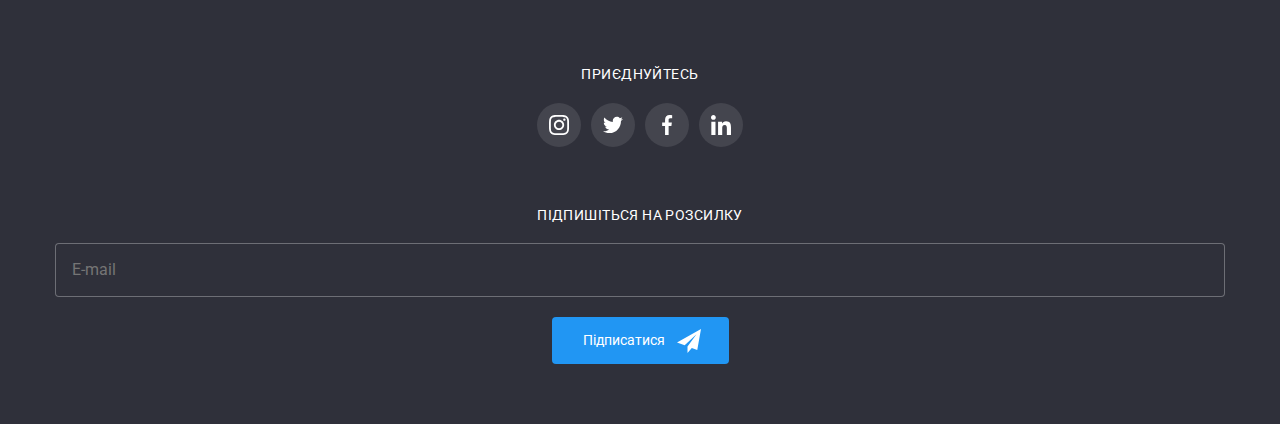
==== commit 2db99ca8: "portfolio ready to go" ====
--- a/index.html
+++ b/index.html
@@ -82,8 +82,8 @@
 
     <section class="hero-section section">
         <div class="container">
-            <h1 class="hero__heading">Ефективні рішення для вашого бізнесу</h1>
-            <button type="hero__button" data-modal-open>Замовити послугу</button>
+            <h1 class="hero-section__heading">Ефективні рішення для вашого бізнесу</h1>
+            <button type="button" class="hero-section__button button" data-modal-open>Замовити послугу</button>
         </div>
     </section>
     <section class="feature-section">
@@ -91,9 +91,11 @@
             <h2 class="feature__heading visually-hidden">Наші якості</h2>
             <ul class="feature-list">
                 <li class="feature-list__item">
-                    <svg class="feature-list__icon">
-                        <use href="./image/icons.svg#icon-satelite" width="70px" height="70px"></use>
-                    </svg>
+                    <div class="feature-list__thumb">
+                        <svg class="feature-list__icon" width="70px" height="70px">
+                            <use href="./image/icons.svg#icon-satelite"></use>
+                        </svg>
+                    </div>
                     <div class="feature-list__text-container">
                         <h3 class="feature-list__heading">Увага до деталей</h3>
                         <p class="feature-list__description">Ідейні міркування, і навіть початок повсякденної роботи з
@@ -102,9 +104,11 @@
 
                 </li>
                 <li class="feature-list__item">
-                    <svg class="feature-list__icon">
-                        <use href="./image/icons.svg#icon-clock" width="70px" height="70px"></use>
-                    </svg>
+                    <div class="feature-list__thumb">
+                        <svg class="feature-list__icon" width="70px" height="70px">
+                            <use href="./image/icons.svg#icon-clock"></use>
+                        </svg>
+                    </div>
                     <div class="feature-list__text-container">
                         <h3 class="feature-list__heading">Пунктуальність</h3>
                         <p class="feature-list__description">Завдання організації, особливо рамки і місце навчання
@@ -113,9 +117,11 @@
 
                 </li>
                 <li class="feature-list__item">
-                    <svg class="feature-list__icon">
-                        <use href="./image/icons.svg#icon-diagram" width="70px" height="70px"></use>
-                    </svg>
+                    <div class="feature-list__thumb">
+                        <svg class="feature-list__icon" width="70px" height="70px">
+                            <use href="./image/icons.svg#icon-diagram"></use>
+                        </svg>
+                    </div>
                     <div class="feature-list__text-container">
                         <h3 class="feature-list__heading">Планування</h3>
                         <p class="feature-list__description">Так само консультація з широким активом значною мірою
@@ -124,9 +130,11 @@
 
                 </li>
                 <li class="feature-list__item">
-                    <svg class="feature-list__icon">
-                        <use href="./image/icons.svg#icon-astronaut" width="70px" height="70px"></use>
-                    </svg>
+                    <div class="feature-list__thumb">
+                        <svg class="feature-list__icon" width="70px" height="70px">
+                            <use href="./image/icons.svg#icon-astronaut"></use>
+                        </svg>
+                    </div>
                     <div class="feature-list__text-container">
                         <h3 class="feature-list__heading">Сучасні технології</h3>
                         <p class="feature-list__description">Значимість цих проблем настільки очевидна, що реалізація
@@ -180,31 +188,31 @@
                     <div class="teammate-list__text-container">
                         <h3 class="teammate-list__teammate">Ігор Демяненко</h3>
                         <p class="teammate-list__position">Product Designer</p>
-                        <ul class="social-links">
-                            <li class="social-links__item">
-                                <a href="#" aria-label="Instagram link" class="social-links__network">
-                                    <svg class="social-links__icon" width="20px" height="20px">
+                        <ul class="social-links social-links--team">
+                            <li class="social-links__item  social-links__item--team">
+                                <a href="#" aria-label="Instagram link" class="social-links__network social-links__network--team">
+                                    <svg class="social-links__icon social-links__icon--team" width="20px" height="20px">
                                         <use href="./image/icons.svg#icon-instagram"></use>
                                     </svg>
                                 </a>
                             </li>
-                            <li class="social-links__item">
-                                <a href="#" aria-label="Twitter link" class="social-links__network">
-                                    <svg class="social-links__icon" width="20px" height="20px">
+                            <li class="social-links__item  social-links__item--team">
+                                <a href="#" aria-label="Twitter link" class="social-links__network social-links__network--team">
+                                    <svg class="social-links__icon social-links__icon--team" width="20px" height="20px">
                                         <use href="./image/icons.svg#icon-twitter"></use>
                                     </svg>
                                 </a>
                             </li>
-                            <li class="social-links__item">
-                                <a href="#" aria-label="Facebook link" class="social-links__network">
-                                    <svg class="social-links__icon" width="20px" height="20px">
+                            <li class="social-links__item  social-links__item--team">
+                                <a href="#" aria-label="Facebook link" class="social-links__network social-links__network--team">
+                                    <svg class="social-links__icon social-links__icon--team" width="20px" height="20px">
                                         <use href="./image/icons.svg#icon-facebook"></use>
                                     </svg>
                                 </a>
                             </li>
-                            <li class="social-links__item">
-                                <a href="#" aria-label="LinkedIn link" class="social-links__network">
-                                    <svg class="social-links__icon" width="20px" height="20px">
+                            <li class="social-links__item  social-links__item--team">
+                                <a href="#" aria-label="LinkedIn link" class="social-links__network social-links__network--team">
+                                    <svg class="social-links__icon social-links__icon--team" width="20px" height="20px">
                                         <use href="./image/icons.svg#icon-linkedin"></use>
                                     </svg>
                                 </a>
@@ -219,31 +227,31 @@
                     <div class="teammate-list__text-container">
                         <h3 class="teammate-list__teammate">Ольга Рєпіна</h3>
                         <p class="teammate-list__position">Frontend Developer</p>
-                        <ul class="social-links">
-                            <li class="social-links__item">
-                                <a href="#" aria-label="Instagram link" class="social-links__network">
-                                    <svg class="social-links__icon" width="20px" height="20px">
+                        <ul class="social-links social-links--team ">
+                            <li class="social-links__item social-links__item--team">
+                                <a href="#" aria-label="Instagram link" class="social-links__network social-links__network--team">
+                                    <svg class="social-links__icon social-links__icon--team" width="20px" height="20px">
                                         <use href="./image/icons.svg#icon-instagram"></use>
                                     </svg>
                                 </a>
                             </li>
-                            <li class="social-links__item">
-                                <a href="#" aria-label="Twitter link" class="social-links__network">
-                                    <svg class="social-links__icon" width="20px" height="20px">
+                            <li class="social-links__item  social-links__item--team">
+                                <a href="#" aria-label="Twitter link" class="social-links__network social-links__network--team">
+                                    <svg class="social-links__icon social-links__icon--team" width="20px" height="20px">
                                         <use href="./image/icons.svg#icon-twitter"></use>
                                     </svg>
                                 </a>
                             </li>
-                            <li class="social-links__item">
-                                <a href="#" aria-label="Facebook link" class="social-links__network">
-                                    <svg class="social-links__icon" width="20px" height="20px">
+                            <li class="social-links__item  social-links__item--team">
+                                <a href="#" aria-label="Facebook link" class="social-links__network social-links__network--team">
+                                    <svg class="social-links__icon social-links__icon--team" width="20px" height="20px">
                                         <use href="./image/icons.svg#icon-facebook"></use>
                                     </svg>
                                 </a>
                             </li>
-                            <li class="social-links__item">
-                                <a href="#" aria-label="LinkedIn link" class="social-links__network">
-                                    <svg class="social-links__icon" width="20px" height="20px">
+                            <li class="social-links__item  social-links__item--team">
+                                <a href="#" aria-label="LinkedIn link" class="social-links__network social-links__network--team">
+                                    <svg class="social-links__icon social-links__icon--team" width="20px" height="20px">
                                         <use href="./image/icons.svg#icon-linkedin"></use>
                                     </svg>
                                 </a>
@@ -258,31 +266,31 @@
                     <div class="teammate-list__text-container">
                         <h3 class="teammate-list__teammate">Микола Тарасов</h3>
                         <p class="teammate-list__position">Marketing</p>
-                        <ul class="social-links">
-                            <li class="social-links__item">
-                                <a href="#" aria-label="Instagram link" class="social-links__network">
-                                    <svg class="social-links__icon" width="20px" height="20px">
+                        <ul class="social-links social-links--team">
+                            <li class="social-links__item  social-links__item--team">
+                                <a href="#" aria-label="Instagram link" class="social-links__network social-links__network--team">
+                                    <svg class="social-links__icon social-links__icon--team" width="20px" height="20px">
                                         <use href="./image/icons.svg#icon-instagram"></use>
                                     </svg>
                                 </a>
                             </li>
-                            <li class="social-links__item">
-                                <a href="#" aria-label="Twitter link" class="social-links__network">
-                                    <svg class="social-links__icon" width="20px" height="20px">
+                            <li class="social-links__item  social-links__item--team">
+                                <a href="#" aria-label="Twitter link" class="social-links__network social-links__network--team">
+                                    <svg class="social-links__icon social-links__icon--team" width="20px" height="20px">
                                         <use href="./image/icons.svg#icon-twitter"></use>
                                     </svg>
                                 </a>
                             </li>
-                            <li class="social-links__item">
-                                <a href="#" aria-label="Facebook link" class="social-links__network">
-                                    <svg class="social-links__icon" width="20px" height="20px">
+                            <li class="social-links__item  social-links__item--team">
+                                <a href="#" aria-label="Facebook link" class="social-links__network social-links__network--team">
+                                    <svg class="social-links__icon social-links__icon--team" width="20px" height="20px">
                                         <use href="./image/icons.svg#icon-facebook"></use>
                                     </svg>
                                 </a>
                             </li>
-                            <li class="social-links__item">
-                                <a href="#" aria-label="LinkedIn link" class="social-links__network">
-                                    <svg class="social-links__icon" width="20px" height="20px">
+                            <li class="social-links__item  social-links__item--team">
+                                <a href="#" aria-label="LinkedIn link" class="social-links__network social-links__network--team">
+                                    <svg class="social-links__icon social-links__icon--team" width="20px" height="20px">
                                         <use href="./image/icons.svg#icon-linkedin"></use>
                                     </svg>
                                 </a>
@@ -297,31 +305,31 @@
                     <div class="teammate-list__text-container">
                         <h3 class="teammate-list__teammate">Михайло Єрмаков</h3>
                         <p class="teammate-list__position">UI Designer</p>
-                        <ul class="social-links">
-                            <li class="social-links__item">
-                                <a href="#" aria-label="Instagram link" class="social-links__network">
-                                    <svg class="social-links__icon" width="20px" height="20px">
+                        <ul class="social-links social-links--team">
+                            <li class="social-links__item  social-links__item--team">
+                                <a href="#" aria-label="Instagram link" class="social-links__network social-links__network--team">
+                                    <svg class="social-links__icon social-links__icon--team" width="20px" height="20px">
                                         <use href="./image/icons.svg#icon-instagram"></use>
                                     </svg>
                                 </a>
                             </li>
-                            <li class="social-links__item">
-                                <a href="#" aria-label="Twitter link" class="social-links__network">
-                                    <svg class="social-links__icon" width="20px" height="20px">
+                            <li class="social-links__item  social-links__item--team">
+                                <a href="#" aria-label="Twitter link" class="social-links__network social-links__network--team">
+                                    <svg class="social-links__icon social-links__icon--team" width="20px" height="20px">
                                         <use href="./image/icons.svg#icon-twitter"></use>
                                     </svg>
                                 </a>
                             </li>
-                            <li class="social-links__item">
-                                <a href="#" aria-label="Facebook link" class="social-links__network">
-                                    <svg class="social-links__icon" width="20px" height="20px">
+                            <li class="social-links__item  social-links__item--team">
+                                <a href="#" aria-label="Facebook link" class="social-links__network social-links__network--team">
+                                    <svg class="social-links__icon social-links__icon--team" width="20px" height="20px">
                                         <use href="./image/icons.svg#icon-facebook"></use>
                                     </svg>
                                 </a>
                             </li>
-                            <li class="social-links__item">
-                                <a href="#" aria-label="LinkedIn link" class="social-links__network">
-                                    <svg class="social-links__icon" width="20px" height="20px">
+                            <li class="social-links__item  social-links__item--team">
+                                <a href="#" aria-label="LinkedIn link" class="social-links__network social-links__network--team">
+                                    <svg class="social-links__icon social-links__icon--team" width="20px" height="20px">
                                         <use href="./image/icons.svg#icon-linkedin"></use>
                                     </svg>
                                 </a>
@@ -335,7 +343,7 @@
     </section>
     <section class="clients-section">
         <div class="container">
-            <h2 class="clients-section_heading">Постійні Клієнти</h2>
+            <h2 class="clients-section__heading">Постійні Клієнти</h2>
             <ul class="clients-list">
                 <li class="clients-list__clients">
                     <a href="#" class="clients-list__client" aria-label="client1 link">
@@ -439,8 +447,8 @@
             <div class="form__container">
                 <p class="form__title">Підпишіться на розсилку</p>
                 <form class="footer-form">
-                    <input type="email" class="footer-form__imput" placeholder="E-mail">
-                    <button type="submit" class="footer-form__submit">
+                    <input type="email" class="footer-form__input" placeholder="E-mail">
+                    <button type="submit" class="footer-form__submit button">
                         Підписатися
                         <svg class="footer-form__icon" width="24px" height="24px">
                             
@@ -457,56 +465,64 @@
                     <p class="modal-form__title">Залиште свої дані, ми вам передзвонимо</p>
                     <label class="modal-form__label">
                         Ім'я
-                        <input type="text" name="person" class="modal-form__input">
-                        <svg class="modal-form__icon" width="18px" height="18px">
-                            <use href="./image/icons.svg#icon-person-black"></use>
-                        </svg>
+                        <div class="modal-form__input-container">
+                            <input type="text" name="person" class="modal-form__input">
+                            <svg class="modal-form__icon" width="18px" height="18px">
+                                <use href="./image/icons.svg#icon-person-black"></use>
+                            </svg>
+                        </div>
                     </label>
                     <label class="modal-form__label">
                         Телефон
-                        <input type="tel" name="telephone" class="modal-form__input">
-                        <svg class="modal-form__icon" width="18px" height="18px">
-                            <use href="./image/icons.svg#icon-phone-black"></use>
-                        </svg>
+                        <div class="modal-form__input-container">
+                            <input type="tel" name="telephone" class="modal-form__input">
+                            <svg class="modal-form__icon" width="18px" height="18px">
+                                <use href="./image/icons.svg#icon-phone-black"></use>
+                            </svg>
+                        </div>
                     </label>
                     <label class="modal-form__label">
                         Пошта
-                        <input type="email" name="email" class="modal-form__input">
-                        <svg class="modal-form__icon" width="18px" height="18px">
-                            <use href="./image/icons.svg#icon-email-black"></use>
-                        </svg>
+                        <div class="modal-form__input-container">
+                            <input type="email" name="email" class="modal-form__input">
+                            <svg class="modal-form__icon" width="18px" height="18px">
+                                <use href="./image/icons.svg#icon-email-black"></use>
+                            </svg>
+                        </div>
                     </label>
-                    <label class="modal-form__commentary-field">
+                    <label class="modal-form__label modal-form__label--commentary">
                         Коментар
-                        <textarea name="commentary" class="commentary" placeholder="Введіть текст"></textarea>
+                        <textarea name="commentary" class="modal-form__commentary" placeholder="Введіть текст"></textarea>
                     </label>
-                    <div class="modal-form__checkbox">
-                        <input type="checkbox" class="modal-form__true-checkbox visually-hidden" id="checkbox">
-                        <svg class="modal-form__fake-checkbox" width="16px" height="15px">
-                            <use href="./image/icons.svg#icon-fake-checkbox"></use>
-                        </svg>
-                        <svg class="modal-form__fake-checkbox--focus" width="16px" height="15px">
-                            <use href="./image/icons.svg#icon-fake-checkbox-focus"></use>
-                        </svg>
-                        <svg class="modal-form__fake-checkbox--checked" width="16px" height="15px">
-                            <use href="./image/icons.svg#icon-check"></use>
-                        </svg>
-                        <label for="checkbox">
-                            Погоджуюся з розсилкою та приймаю
-                            <a href="#" class="modal-form__policy-link">Умови договору</a>
-                        </label>
-                        <button type="submit" class="modal-form__send-button">Відправити</button>
+                        <div class="modal-form__checkbox">
+                            <input type="checkbox" class="modal-form__true-checkbox visually-hidden" id="checkbox">
+                            <svg class="modal-form__fake-checkbox modal-form__fake-checkbox--normal" width="16px" height="15px">
+                                <use href="./image/icons.svg#icon-fake-checkbox"></use>
+                            </svg>
+                            <svg class="modal-form__fake-checkbox modal-form__fake-checkbox--focus" width="16px" height="15px">
+                                <use href="./image/icons.svg#icon-fake-checkbox-focus"></use>
+                            </svg>
+                            <svg class="modal-form__fake-checkbox modal-form__fake-checkbox--checked" width="16px" height="15px">
+                                <use href="./image/icons.svg#icon-check"></use>
+                            </svg>
+                            <label for="checkbox" class="modal-form__checkbox-label">
+                                Погоджуюся з розсилкою та приймаю
+                                <a href="#" class="modal-form__policy-link">Умови договору</a>
+                            </label>
+                        </div>
+                        <button type="submit" class="modal-form__send-button button">Відправити</button>
                         <button type="button" class="modal-form__close-button" data-modal-close>
-                            <svg class="modal-form__close-icon" width="18px" height="18px">
+                            <svg class="modal-form__close-icon" width="14px" height="14px">
                                 <use href="./image/icons.svg#icon-close"></use>
                             </svg>
                         </button>
-                    </div>
+                    
                 </form>
             </div>
         </div>
         <script src="./js/modal.js"></script>
         <script src="./js/mobile-menu.js"></script>
+        
 </body>
 
 </html>--- a/css/main.min.css
+++ b/css/main.min.css
@@ -1 +1 @@
-.visually-hidden{position:absolute;white-space:nowrap;width:1px;height:1px;overflow:hidden;border:0;padding:0;clip:rect(0 0 0 0);-webkit-clip-path:inset(50%);clip-path:inset(50%);margin:-1px}html{box-sizing:border-box}*,*::after,*::before{box-sizing:inherit}body{font-family:Roboto,sans-serif;font-size:14px;font-style:normal;letter-spacing:.03em;color:#212121;background-color:#fff}h1,h2,h3,h4,h5,h6{margin:0;padding:0}ul{list-style:none;margin:0;padding:0}p{padding:0;margin:0}img{display:block;max-width:100%;height:auto}button{padding:0}.container{padding:0 15px;margin-left:auto;margin-right:auto}@media only screen and (min-width: 480px){.container{width:480px}}@media only screen and (min-width: 768px){.container{width:768px}}@media only screen and (min-width: 1280px){.container{width:1200px}}.social-links{display:flex;align-items:center}.social-links--footer{margin-bottom:60px}.social-links__item{display:inline-block}.social-links__item:not(:last-child){margin-right:10px}.social-links__network{border-radius:50%;width:44px;height:44px;display:flex;justify-content:center;align-items:center}.social-links__network--footer{background-color:rgba(255,255,255,.1);fill:#fff}.social-links__network__icon{color:currentColor}.logo{color:#2196f3;font-family:Raleway,sans-serif;text-decoration:none;font-weight:700;font-size:26px;line-height:1.15}.logo--footer{margin-bottom:20px}.logo__part{color:#212121}.logo__part--footer{color:#fff}header{padding:16px 0}.header__container{position:relative;display:flex;justify-content:space-between}.menu{width:100%;background-color:#fff;display:none;position:absolute;top:-16px;left:0;padding:48px 40px}.menu__open-button{background-color:#fff;border:none}.menu__close-button{position:absolute;top:21px;right:25px;background-color:#fff;border:none}.menu.is-open{display:block}.footer{background-color:#2f303a;padding:60px 0}.footer__container{display:flex;flex-direction:column;align-items:center;justify-content:center}.footer__social-label{color:#fff;font-style:bold;text-transform:uppercase;line-height:1.14;margin-bottom:20px;text-align:center}.address{margin-bottom:60px}.address-list__item{display:flex;align-items:center;justify-content:center}.address-list__item:not(:last-child){margin-bottom:8px}.address-list__link{color:rgba(255,255,255,.6);text-decoration:none;font-style:normal;line-height:1.71}.address-list__link--white{color:#fff}.site-nav{display:flex;align-items:center;justify-content:space-between;width:100%}.nav-list{margin-bottom:300px}.nav-list__item:not(:last-child){margin-bottom:32px}.nav-list__link{text-decoration:none;color:#212121;font-style:Medium;font-size:40px;line-height:1.18}.nav-list__link--curant{color:#2196f3}.nav-contacts{display:flex;flex-direction:column-reverse;margin-bottom:64px}.nav-contacts__item:not(:first-child){margin-bottom:32px}.nav-contacts__contact-link{text-decoration:none;color:#212121}.nav-contacts__contact-link--mail{color:#757575;font-style:Medium;font-size:24px;line-height:1.12;letter-spacing:2%}.nav-contacts__contact-link--tel{color:#2196f3;font-style:Medium;font-size:34px;line-height:1.18}.nav-contacts__icon{display:none}.contact-networks{display:flex}.contact-networks__item:not(:last-child){margin-right:10px;padding-right:10px;border-right:1px solid rgba(33,33,33,.2)}.contact-networks__social-link{color:#2196f3;text-decoration:none;font-size:medium;font-style:18px;line-height:1.22;letter-spacing:2%}/*# sourceMappingURL=main.min.css.map */+.visually-hidden{position:absolute;white-space:nowrap;width:1px;height:1px;overflow:hidden;border:0;padding:0;clip:rect(0 0 0 0);-webkit-clip-path:inset(50%);clip-path:inset(50%);margin:-1px}.clients-section__heading,.team-section__heading{font-weight:700;text-align:center;font-size:28px;line-height:1.17}html{box-sizing:border-box}*,*::after,*::before{box-sizing:inherit}body{position:relative;font-family:Roboto,sans-serif;font-size:14px;font-style:normal;letter-spacing:.03em;color:#212121;background-color:#fff}h1,h2,h3,h4,h5,h6{margin:0;padding:0}ul{list-style:none;margin:0;padding:0}p{padding:0;margin:0}img{display:block;max-width:100%;height:auto}button{padding:0}.container{padding:0 15px;margin-left:auto;margin-right:auto}@media only screen and (min-width: 480px){.container{width:480px}}@media only screen and (min-width: 768px){.container{width:768px}}@media only screen and (min-width: 1280px){.container{width:1200px}}.button{border-radius:4px;border:none;background-color:#2196f3;display:flex;align-items:center;justify-content:center;color:#fff;font-style:16px;line-height:1.88;letter-spacing:.06}.social-links{display:flex;align-items:center}.social-links--team{display:flex;align-items:center;justify-content:center}.social-links--footer{margin-bottom:60px}.social-links__item{display:inline-block}.social-links__item:not(:last-child){margin-right:10px}.social-links__network{border-radius:50%;width:44px;height:44px;display:flex;justify-content:center;align-items:center}.social-links__network--team{fill:#afb1b8}.social-links__network:hover,.social-links__network:focus{background-color:#2196f3}.social-links__network--team:hover,.social-links__network--team:focus{fill:#fff}.social-links__network--footer{background-color:rgba(255,255,255,.1);fill:#fff}.social-links__icon{color:currentColor}.backdrop{position:absolute;background-color:rgba(0,0,0,.2);top:0;left:0;bottom:0;right:0}.backdrop.is-hidden{opacity:0;pointer-events:none}.modal{position:absolute;top:93px;left:15px;right:15px;max-width:calc(100% - 30px);min-height:609px;padding:40px;background-color:#fff}.modal-form__title{margin-bottom:12px;font-weight:700;text-align:center;font-size:20px;line-height:1,5px}.modal-form__label{font-size:12px;line-height:1.16;color:#757575}.modal-form__label--commentary{margin-bottom:20px}.modal-form__input{width:100%;padding-left:42px;padding-right:12px;padding-top:12px;padding-bottom:12px;border:1px solid rgba(33,33,33,.2);border-radius:4px;outline:none}.modal-form__input:focus{border-color:#2196f3}.modal-form__input:focus~.modal-form__icon{fill:#2196f3}.modal-form__input-container{position:relative;margin-top:4px;margin-bottom:10px;width:100%}.modal-form__icon{position:absolute;left:12px;top:11px}.modal-form__commentary{margin-top:4px;padding:12px 16px;resize:none;width:100%;height:120px;border:1px solid rgba(33,33,33,.2);border-radius:4px;outline:none}.modal-form__commentary::-moz-placeholder{font-style:14px;line-height:1.17;letter-spacing:1%;color:rgba(117,117,117,.5)}.modal-form__commentary:-ms-input-placeholder{font-style:14px;line-height:1.17;letter-spacing:1%;color:rgba(117,117,117,.5)}.modal-form__commentary::placeholder{font-style:14px;line-height:1.17;letter-spacing:1%;color:rgba(117,117,117,.5)}.modal-form__commentary:focus{border-color:#2196f3}.modal-form__checkbox{position:relative;width:100%;margin-top:20px;margin-bottom:30px}.modal-form__fake-checkbox{pointer-events:none;position:absolute}.modal-form__fake-checkbox--checked{opacity:0;pointer-events:none;cursor:pointer}.modal-form__fake-checkbox--focus{opacity:0;pointer-events:none;cursor:pointer}.modal-form__checkbox-label{padding-left:24px;color:#757575;font-size:12px;line-height:1.18}.modal-form__true-checkbox:focus~.modal-form__fake-checkbox--focus{opacity:1}.modal-form__true-checkbox:focus~.modal-form__fake-checkbox--normal{opacity:0}.modal-form__true-checkbox:checked~.modal-form__fake-checkbox--checked{background-color:#2196f3;fill:#fff;opacity:1}.modal-form__true-checkbox:checked~.modal-form__fake-checkbox--focus{opacity:0}.modal-form__policy-link{color:#2196f3}.modal-form__send-button{padding:10px 52px;display:block;margin-left:auto;margin-right:auto}.modal-form__send-button:hover{background-color:#188ce8}.modal-form__close-button{position:absolute;top:14px;right:20px;display:flex;align-items:center;justify-content:center;width:30px;height:30px;background-color:#fff;border:1px solid rgba(0,0,0,.1);border-radius:50%}.modal-form__close-button:focus,.modal-form__close-button:hover{fill:#2196f3}.logo{color:#2196f3;font-family:Raleway,sans-serif;text-decoration:none;font-weight:700;font-size:26px;line-height:1.15}.logo--footer{margin-bottom:20px}.logo__part{color:#212121}.logo__part--footer{color:#fff}.hero-section{padding:118px 0;background-color:#c4c4c4}.hero-section__heading{text-align:center;text-transform:uppercase;margin-bottom:30px;font-size:26px;line-height:1.62;color:#fff}.hero-section__button{display:block;padding:10px 24px;margin-right:auto;margin-left:auto}.feature-section{padding:60px 0}.feature-list__thumb{display:flex;align-items:center;justify-content:center;background-color:#f5f4fa;padding:25px 0}.feature-list__text-container{padding:30px 0 36px 0}.feature-list__heading{text-align:center;text-transform:uppercase;margin-bottom:16px;font-weight:700;line-height:1.16}.feature-list__description{color:#757575;line-height:1.71}.worksphere-section{display:none}.team-section{padding:60px 0;background-color:#f5f4fa}.team-section__heading{background-color:#f5f4fa;margin-bottom:32px}.teammate-list{background-color:#f5f4fa}.teammate-list__item{background-color:#fff;box-shadow:0px 1px 3px rgba(0,0,0,.12),0px 1px 1px rgba(0,0,0,.14),0px 2px 1px rgba(0,0,0,.2)}.teammate-list__item:not(:last-child){margin-bottom:30px}.teammate-list__image{margin-left:auto;margin-right:auto}.teammate-list__text-container{padding-top:33px;padding-bottom:24px}.teammate-list__teammate{font-style:medium;text-align:center;padding-bottom:10px;font-size:16px;line-height:1.19}.teammate-list__position{margin-bottom:17px;color:#757575;text-align:center;font-size:16px;line-height:1.19}.clients-section{padding:60px 0 65px 0}.clients-section__heading{margin-bottom:36px}.clients-list{display:flex;gap:30px;flex-wrap:wrap}.clients-list__clients{display:flex;align-items:center;justify-content:center;width:210px;height:92px;border:1px solid #afb1b8;border-radius:4px}header{padding:16px 0}.header__container{position:relative;display:flex;justify-content:space-between}.menu{width:100%;background-color:#fff;display:none;position:absolute;top:-16px;left:0;padding:48px 40px}.menu__open-button{background-color:#fff;border:none}.menu__close-button{position:absolute;top:21px;right:25px;background-color:#fff;border:none}.menu.is-open{display:block}.footer{background-color:#2f303a;padding:60px 0}.footer__container{display:flex;flex-direction:column;align-items:center;justify-content:center}.footer__social-label{color:#fff;font-style:bold;text-transform:uppercase;line-height:1.14;margin-bottom:20px;text-align:center}.address{margin-bottom:60px}.address-list__item{display:flex;align-items:center;justify-content:center}.address-list__item:not(:last-child){margin-bottom:8px}.address-list__link{color:rgba(255,255,255,.6);text-decoration:none;font-style:normal;line-height:1.71}.address-list__link--white{color:#fff}.site-nav{display:flex;align-items:center;justify-content:space-between;width:100%}.nav-list{margin-bottom:300px}.nav-list__item:not(:last-child){margin-bottom:32px}.nav-list__link{text-decoration:none;color:#212121;font-style:Medium;font-size:40px;line-height:1.18}.nav-list__link--curant{color:#2196f3}.nav-contacts{display:flex;flex-direction:column-reverse;margin-bottom:64px}.nav-contacts__item:not(:first-child){margin-bottom:32px}.nav-contacts__contact-link{text-decoration:none;color:#212121}.nav-contacts__contact-link--mail{color:#757575;font-style:Medium;font-size:24px;line-height:1.12;letter-spacing:2%}.nav-contacts__contact-link--tel{color:#2196f3;font-style:Medium;font-size:34px;line-height:1.18}.nav-contacts__icon{display:none}.contact-networks{display:flex}.contact-networks__item:not(:last-child){margin-right:10px;padding-right:10px;border-right:1px solid rgba(33,33,33,.2)}.contact-networks__social-link{color:#2196f3;text-decoration:none;font-size:medium;font-style:18px;line-height:1.22;letter-spacing:2%}.form__container{width:100%}.form__title{color:#fff;font-style:Bold;line-height:1.17;text-transform:uppercase;margin-bottom:20px;text-align:center}.footer-form{display:flex;align-items:center;justify-content:center;flex-direction:column}.footer-form__input{width:100%;padding:16px;margin-bottom:20px;background-color:#2f303a;border:1px solid rgba(255,255,255,.3);border-radius:4px;font-size:16px;line-height:1.26}.footer-form__submit{padding:10px 28px 10px 31px}.footer-form__icon{margin-left:12px}/*# sourceMappingURL=main.min.css.map */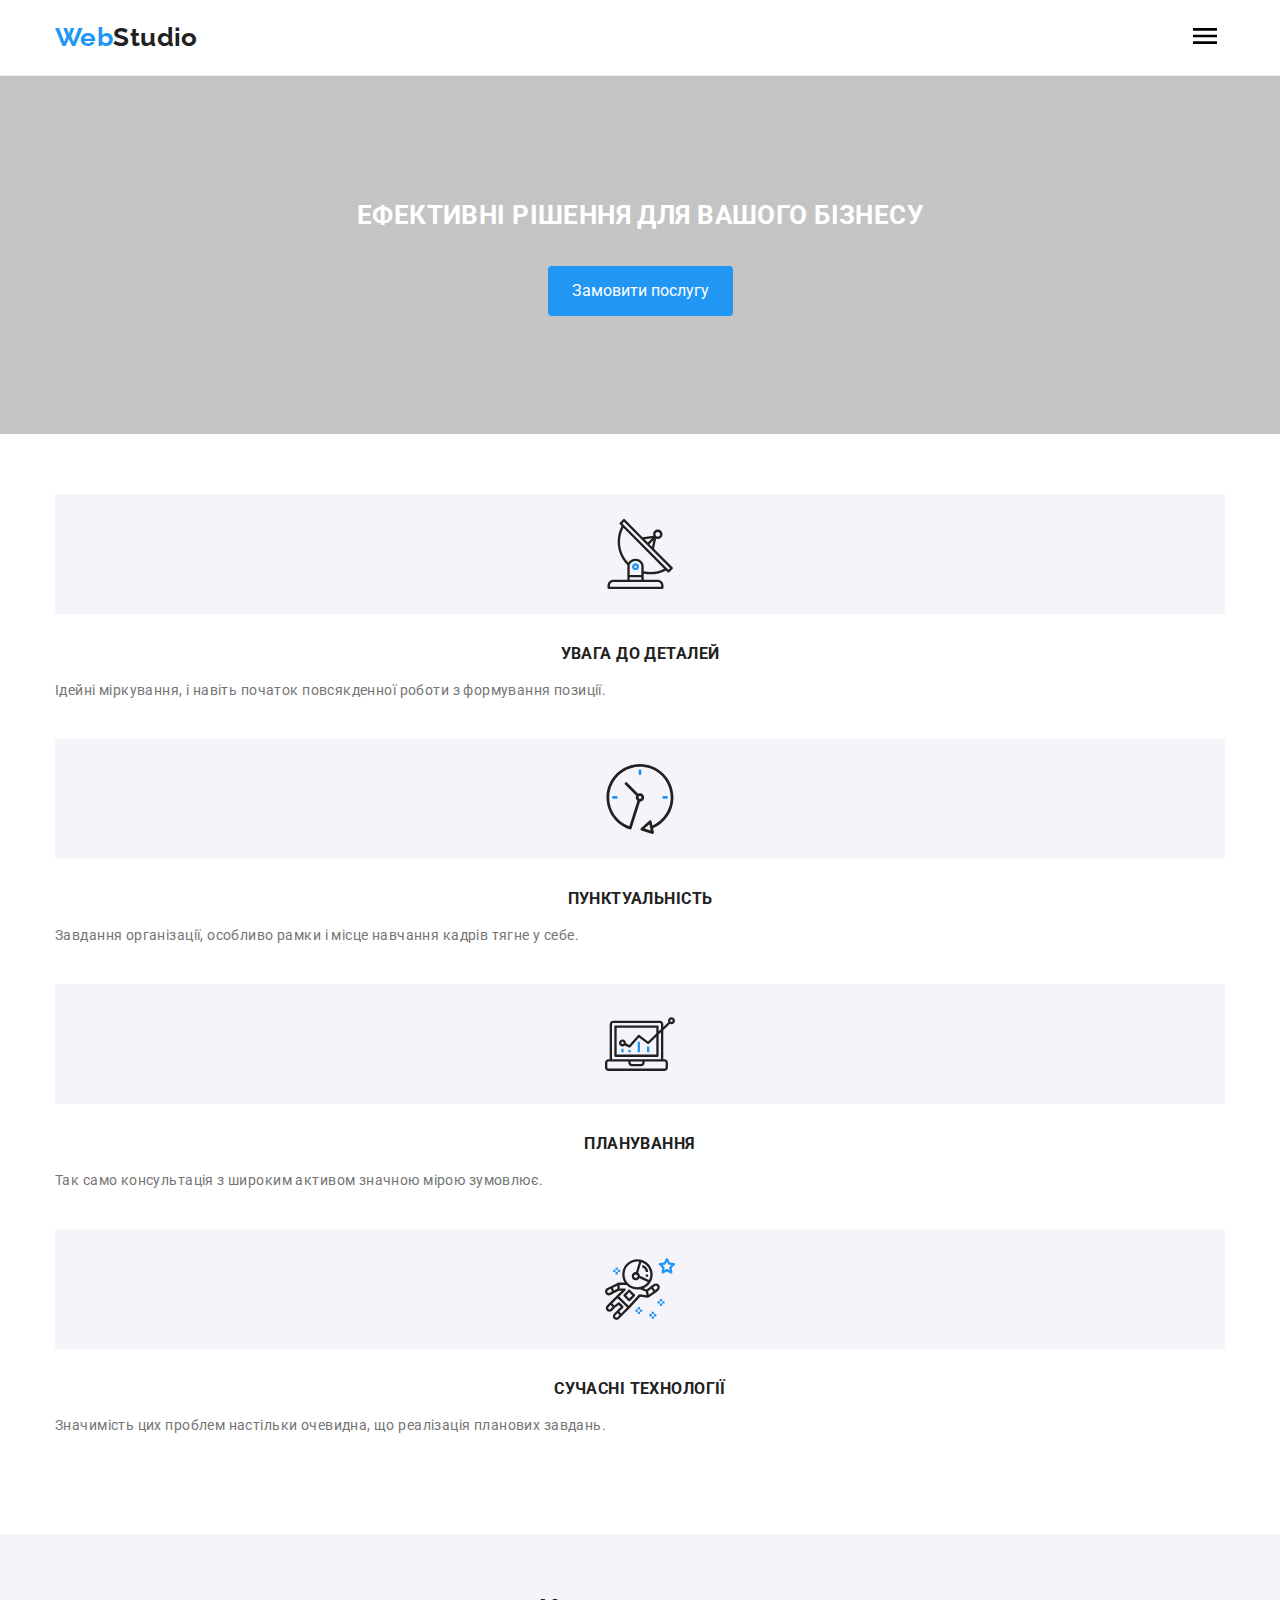
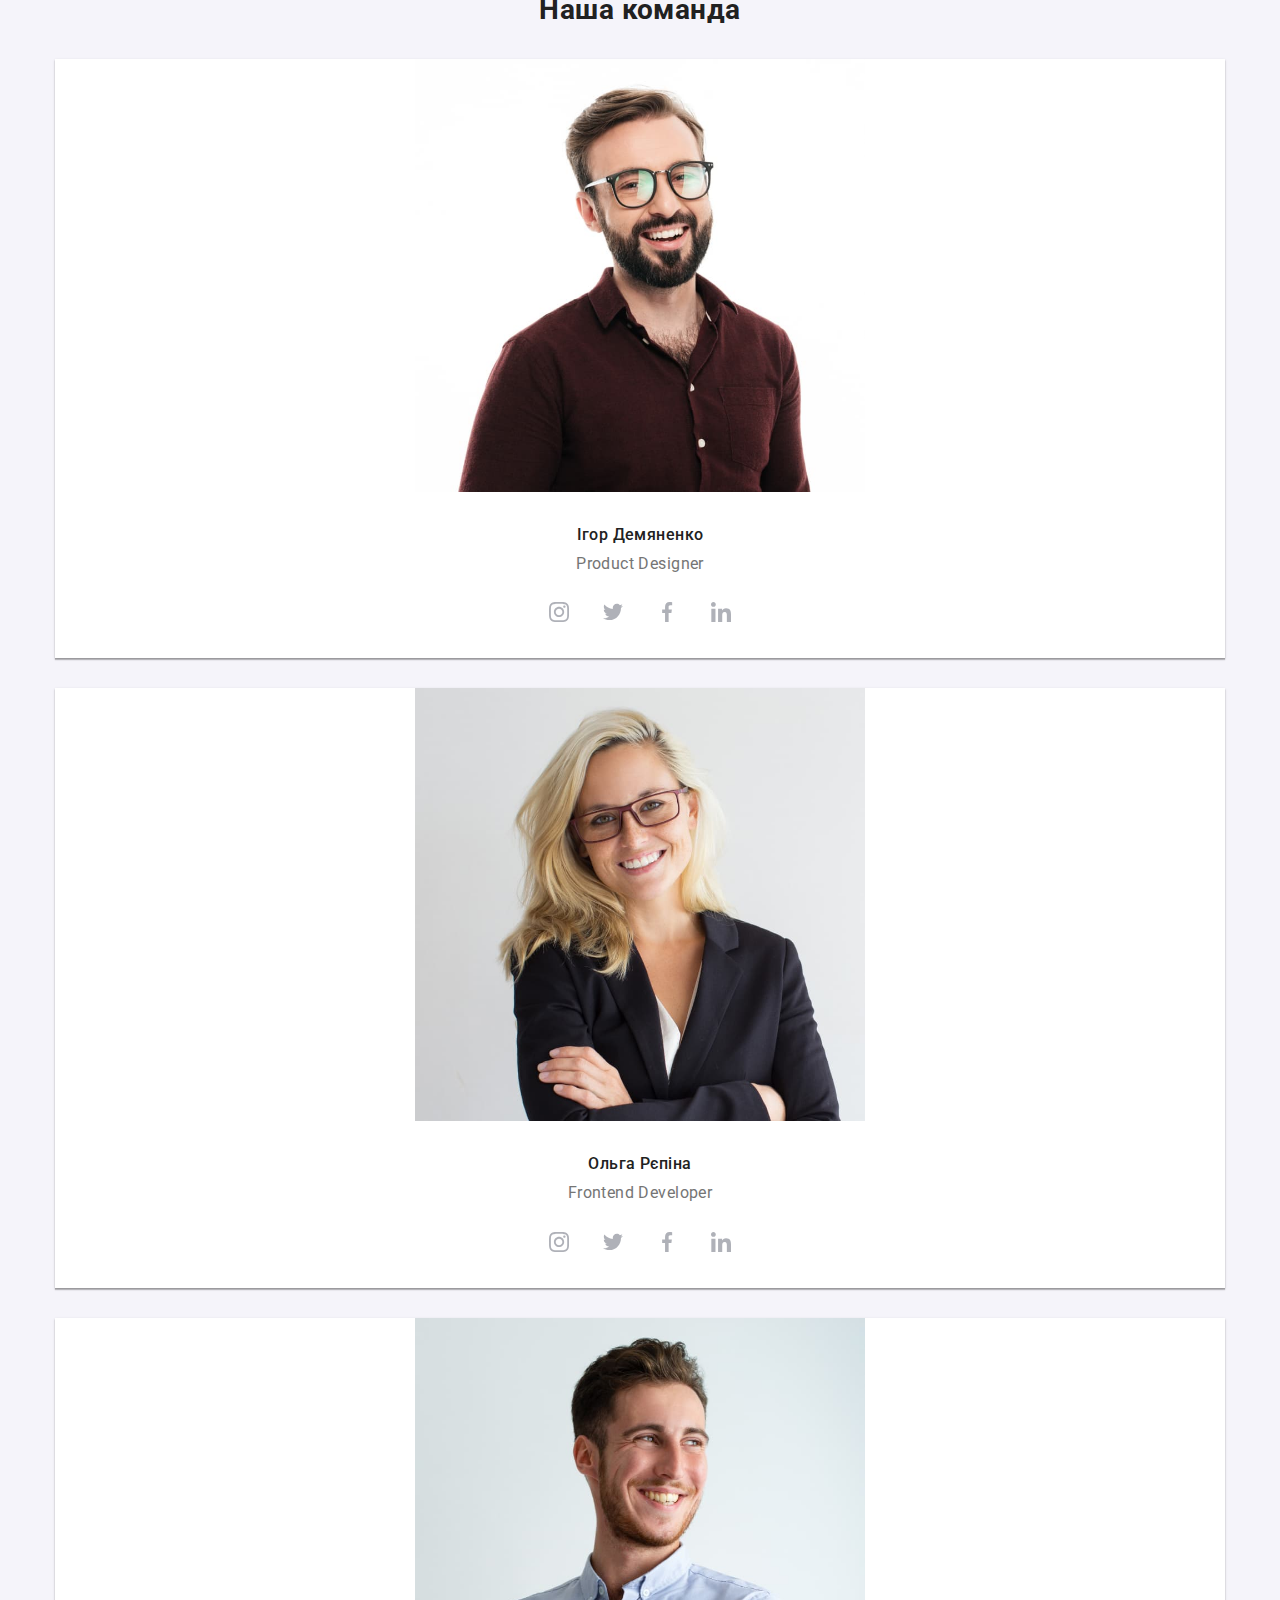
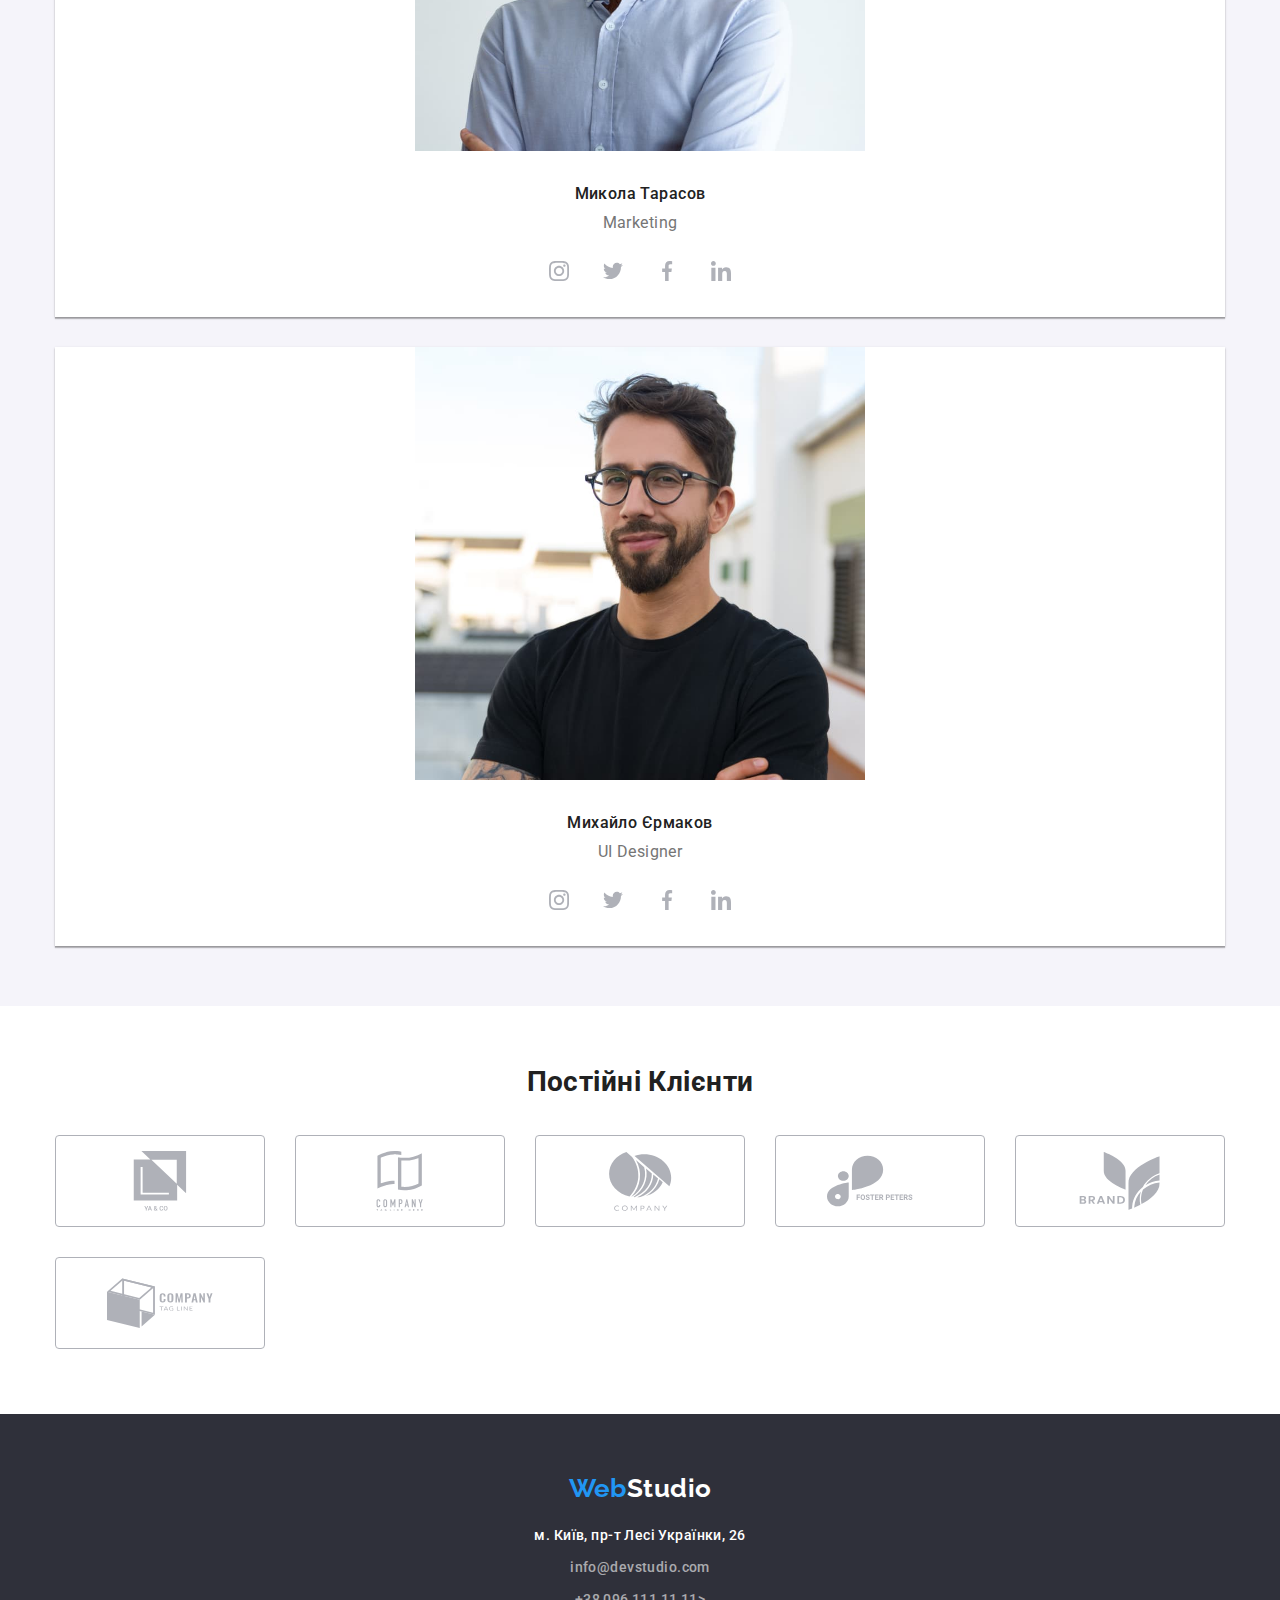
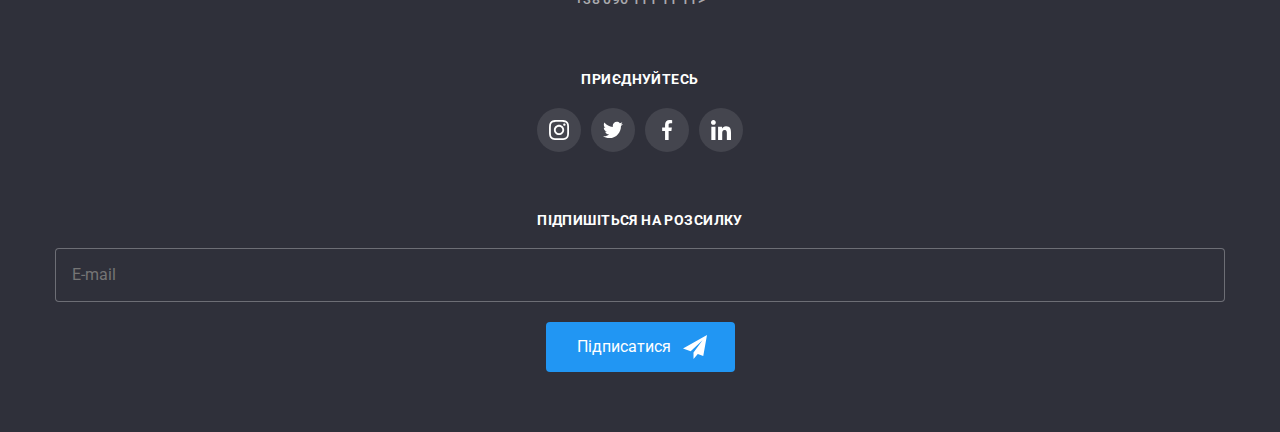
==== commit 24b3d11f: "animation ready" ====
--- a/index.html
+++ b/index.html
@@ -79,7 +79,7 @@
             </nav>
         </div>
     </header>
-
+    <main>
     <section class="hero-section section">
         <div class="container">
             <h1 class="hero-section__heading">Ефективні рішення для вашого бізнесу</h1>
@@ -151,7 +151,7 @@
                 <li class="worksphere-list-item">
                     <div class="worksphere-list__thumb">
                         <img src="./image/desktop.jpg" alt="desktop solution" class="worksphere-list__image"
-                            width="370px" height="295px">
+                            width="370">
                         <div class="worksphere-list__text-container">
                             <h3 class="worksphere-list__heading">Десктопні додатки</h3>
                         </div>
@@ -159,8 +159,7 @@
                 </li>
                 <li class="worksphere-list-item">
                     <div class="worksphere-list__thumb">
-                        <img src="./image/tablet.jpg" alt="tablet solution" class="worksphere-list__image" width="370px"
-                            height="295px">
+                        <img src="./image/tablet.jpg" alt="tablet solution" class="worksphere-list__image" width="370">
                         <div class="worksphere-list__text-container">
                             <h3 class="worksphere-list__heading">Мобільні додатки</h3>
                         </div>
@@ -169,7 +168,7 @@
                 <li class="worksphere-list-item">
                     <div class="worksphere-list__thumb">
                         <img src="./image/smartphone.jpg" alt="smartphone solution" class="worksphere-list__image"
-                            width="370px" height="295px">
+                            width="370">
                         <div class="worksphere-list__text-container">
                             <h3 class="worksphere-list__heading">Дизайнерські рішення</h3>
                         </div>
@@ -183,8 +182,8 @@
             <h2 class="team-section__heading">Наша команда</h2>
             <ul class="teammate-list">
                 <li class="teammate-list__item">
-                    <img src="./image/demjanenko.jpg" alt="Ігор Демяненко" class="teammate-list__image" width="450px"
-                        height="460px">
+                    <img src="./image/demjanenko.jpg" alt="Ігор Демяненко" class="teammate-list__image" width="450"
+                        height="460">
                     <div class="teammate-list__text-container">
                         <h3 class="teammate-list__teammate">Ігор Демяненко</h3>
                         <p class="teammate-list__position">Product Designer</p>
@@ -222,8 +221,8 @@
 
                 </li>
                 <li class="teammate-list__item">
-                    <img src="./image/repina.jpg" alt="Ольга Рєпіна" class="teammate-list__image" width="450px"
-                        height="460px">
+                    <img src="./image/repina.jpg" alt="Ольга Рєпіна" class="teammate-list__image" width="450"
+                        height="460">
                     <div class="teammate-list__text-container">
                         <h3 class="teammate-list__teammate">Ольга Рєпіна</h3>
                         <p class="teammate-list__position">Frontend Developer</p>
@@ -261,8 +260,8 @@
 
                 </li>
                 <li class="teammate-list__item">
-                    <img src="./image/tarasov.jpg" alt="Микола Тарасов" class="teammate-list__image" width="450px"
-                        height="460px">
+                    <img src="./image/tarasov.jpg" alt="Микола Тарасов" class="teammate-list__image" width="450"
+                        height="460">
                     <div class="teammate-list__text-container">
                         <h3 class="teammate-list__teammate">Микола Тарасов</h3>
                         <p class="teammate-list__position">Marketing</p>
@@ -300,8 +299,8 @@
 
                 </li>
                 <li class="teammate-list__item">
-                    <img src="./image/yermakov.jpg" alt="Михайло Єрмаков" class="teammate-list__image" width="450px"
-                        height="460px">
+                    <img src="./image/yermakov.jpg" alt="Михайло Єрмаков" class="teammate-list__image" width="450"
+                        height="460">
                     <div class="teammate-list__text-container">
                         <h3 class="teammate-list__teammate">Михайло Єрмаков</h3>
                         <p class="teammate-list__position">UI Designer</p>
@@ -345,43 +344,43 @@
         <div class="container">
             <h2 class="clients-section__heading">Постійні Клієнти</h2>
             <ul class="clients-list">
-                <li class="clients-list__clients">
-                    <a href="#" class="clients-list__client" aria-label="client1 link">
+                <li class="clients-list_items">
+                    <a href="#" class="clients-list__client-link" aria-label="client1 link">
                         <svg class="clients-list__icon" width="106px" height="60px">
                             <use href="./image/icons.svg#icon-company1"></use>
                         </svg>
                     </a>
                 </li>
-                <li class="clients-list__clients">
-                    <a href="#" class="clients-list__client" aria-label="client2 link">
+                <li class="clients-list_items">
+                    <a href="#" class="clients-list__client-link" aria-label="client2 link">
                         <svg class="clients-list__icon" width="106px" height="60px">
                             <use href="./image/icons.svg#icon-company2"></use>
                         </svg>
                     </a>
                 </li>
-                <li class="clients-list__clients">
-                    <a href="#" class="clients-list__client" aria-label="client3 link">
+                <li class="clients-list_items">
+                    <a href="#" class="clients-list__client-link" aria-label="client3 link">
                         <svg class="clients-list__icon" width="106px" height="60px">
                             <use href="./image/icons.svg#icon-company3"></use>
                         </svg>
                     </a>
                 </li>
-                <li class="clients-list__clients">
-                    <a href="#" class="clients-list__client" aria-label="client4 link">
+                <li class="clients-list_items">
+                    <a href="#" class="clients-list__client-link" aria-label="client4 link">
                         <svg class="clients-list__icon" width="106px" height="60px">
                             <use href="./image/icons.svg#icon-company4"></use>
                         </svg>
                     </a>
                 </li>
-                <li class="clients-list__clients">
-                    <a href="#" class="clients-list__client" aria-label="client5 link">
+                <li class="clients-list_items">
+                    <a href="#" class="clients-list__client-link" aria-label="client5 link">
                         <svg class="clients-list__icon" width="106px" height="60px">
                             <use href="./image/icons.svg#icon-company5"></use>
                         </svg>
                     </a>
                 </li>
-                <li class="clients-list__clients">
-                    <a href="#" class="clients-list__client" aria-label="client6 link">
+                <li class="clients-list_items">
+                    <a href="#" class="clients-list__client-link" aria-label="client6 link">
                         <svg class="clients-list__icon" width="106px" height="60px">
                             <use href="./image/icons.svg#icon-company6"></use>
                         </svg>
@@ -463,33 +462,30 @@
             <div class="modal">
                 <form class="modal-from">
                     <p class="modal-form__title">Залиште свої дані, ми вам передзвонимо</p>
-                    <label class="modal-form__label">
-                        Ім'я
-                        <div class="modal-form__input-container">
-                            <input type="text" name="person" class="modal-form__input">
+                    <label class="modal-form__label" for="name">Ім'я</label>
+                        <div class="modal-form__input-container" >
+                            <input type="text" name="person" class="modal-form__input" id="name">
                             <svg class="modal-form__icon" width="18px" height="18px">
                                 <use href="./image/icons.svg#icon-person-black"></use>
                             </svg>
                         </div>
-                    </label>
-                    <label class="modal-form__label">
-                        Телефон
+                    
+                    <label class="modal-form__label" for="tel">Телефон</label>
                         <div class="modal-form__input-container">
-                            <input type="tel" name="telephone" class="modal-form__input">
+                            <input type="tel" name="telephone" class="modal-form__input" id="tel">
                             <svg class="modal-form__icon" width="18px" height="18px">
                                 <use href="./image/icons.svg#icon-phone-black"></use>
                             </svg>
                         </div>
-                    </label>
-                    <label class="modal-form__label">
-                        Пошта
+
+                    <label class="modal-form__label" for="email"> Пошта </label>
                         <div class="modal-form__input-container">
-                            <input type="email" name="email" class="modal-form__input">
+                            <input type="email" name="email" class="modal-form__input" id="email">
                             <svg class="modal-form__icon" width="18px" height="18px">
                                 <use href="./image/icons.svg#icon-email-black"></use>
                             </svg>
                         </div>
-                    </label>
+                    
                     <label class="modal-form__label modal-form__label--commentary">
                         Коментар
                         <textarea name="commentary" class="modal-form__commentary" placeholder="Введіть текст"></textarea>
--- a/css/main.min.css
+++ b/css/main.min.css
@@ -1 +1 @@
-.visually-hidden{position:absolute;white-space:nowrap;width:1px;height:1px;overflow:hidden;border:0;padding:0;clip:rect(0 0 0 0);-webkit-clip-path:inset(50%);clip-path:inset(50%);margin:-1px}.clients-section__heading,.team-section__heading{font-weight:700;text-align:center;font-size:28px;line-height:1.17}html{box-sizing:border-box}*,*::after,*::before{box-sizing:inherit}body{position:relative;font-family:Roboto,sans-serif;font-size:14px;font-style:normal;letter-spacing:.03em;color:#212121;background-color:#fff}h1,h2,h3,h4,h5,h6{margin:0;padding:0}ul{list-style:none;margin:0;padding:0}p{padding:0;margin:0}img{display:block;max-width:100%;height:auto}button{padding:0}.container{padding:0 15px;margin-left:auto;margin-right:auto}@media only screen and (min-width: 480px){.container{width:480px}}@media only screen and (min-width: 768px){.container{width:768px}}@media only screen and (min-width: 1280px){.container{width:1200px}}.button{border-radius:4px;border:none;background-color:#2196f3;display:flex;align-items:center;justify-content:center;color:#fff;font-style:16px;line-height:1.88;letter-spacing:.06}.social-links{display:flex;align-items:center}.social-links--team{display:flex;align-items:center;justify-content:center}.social-links--footer{margin-bottom:60px}.social-links__item{display:inline-block}.social-links__item:not(:last-child){margin-right:10px}.social-links__network{border-radius:50%;width:44px;height:44px;display:flex;justify-content:center;align-items:center}.social-links__network--team{fill:#afb1b8}.social-links__network:hover,.social-links__network:focus{background-color:#2196f3}.social-links__network--team:hover,.social-links__network--team:focus{fill:#fff}.social-links__network--footer{background-color:rgba(255,255,255,.1);fill:#fff}.social-links__icon{color:currentColor}.backdrop{position:absolute;background-color:rgba(0,0,0,.2);top:0;left:0;bottom:0;right:0}.backdrop.is-hidden{opacity:0;pointer-events:none}.modal{position:absolute;top:93px;left:15px;right:15px;max-width:calc(100% - 30px);min-height:609px;padding:40px;background-color:#fff}.modal-form__title{margin-bottom:12px;font-weight:700;text-align:center;font-size:20px;line-height:1,5px}.modal-form__label{font-size:12px;line-height:1.16;color:#757575}.modal-form__label--commentary{margin-bottom:20px}.modal-form__input{width:100%;padding-left:42px;padding-right:12px;padding-top:12px;padding-bottom:12px;border:1px solid rgba(33,33,33,.2);border-radius:4px;outline:none}.modal-form__input:focus{border-color:#2196f3}.modal-form__input:focus~.modal-form__icon{fill:#2196f3}.modal-form__input-container{position:relative;margin-top:4px;margin-bottom:10px;width:100%}.modal-form__icon{position:absolute;left:12px;top:11px}.modal-form__commentary{margin-top:4px;padding:12px 16px;resize:none;width:100%;height:120px;border:1px solid rgba(33,33,33,.2);border-radius:4px;outline:none}.modal-form__commentary::-moz-placeholder{font-style:14px;line-height:1.17;letter-spacing:1%;color:rgba(117,117,117,.5)}.modal-form__commentary:-ms-input-placeholder{font-style:14px;line-height:1.17;letter-spacing:1%;color:rgba(117,117,117,.5)}.modal-form__commentary::placeholder{font-style:14px;line-height:1.17;letter-spacing:1%;color:rgba(117,117,117,.5)}.modal-form__commentary:focus{border-color:#2196f3}.modal-form__checkbox{position:relative;width:100%;margin-top:20px;margin-bottom:30px}.modal-form__fake-checkbox{pointer-events:none;position:absolute}.modal-form__fake-checkbox--checked{opacity:0;pointer-events:none;cursor:pointer}.modal-form__fake-checkbox--focus{opacity:0;pointer-events:none;cursor:pointer}.modal-form__checkbox-label{padding-left:24px;color:#757575;font-size:12px;line-height:1.18}.modal-form__true-checkbox:focus~.modal-form__fake-checkbox--focus{opacity:1}.modal-form__true-checkbox:focus~.modal-form__fake-checkbox--normal{opacity:0}.modal-form__true-checkbox:checked~.modal-form__fake-checkbox--checked{background-color:#2196f3;fill:#fff;opacity:1}.modal-form__true-checkbox:checked~.modal-form__fake-checkbox--focus{opacity:0}.modal-form__policy-link{color:#2196f3}.modal-form__send-button{padding:10px 52px;display:block;margin-left:auto;margin-right:auto}.modal-form__send-button:hover{background-color:#188ce8}.modal-form__close-button{position:absolute;top:14px;right:20px;display:flex;align-items:center;justify-content:center;width:30px;height:30px;background-color:#fff;border:1px solid rgba(0,0,0,.1);border-radius:50%}.modal-form__close-button:focus,.modal-form__close-button:hover{fill:#2196f3}.logo{color:#2196f3;font-family:Raleway,sans-serif;text-decoration:none;font-weight:700;font-size:26px;line-height:1.15}.logo--footer{margin-bottom:20px}.logo__part{color:#212121}.logo__part--footer{color:#fff}.hero-section{padding:118px 0;background-color:#c4c4c4}.hero-section__heading{text-align:center;text-transform:uppercase;margin-bottom:30px;font-size:26px;line-height:1.62;color:#fff}.hero-section__button{display:block;padding:10px 24px;margin-right:auto;margin-left:auto}.feature-section{padding:60px 0}.feature-list__thumb{display:flex;align-items:center;justify-content:center;background-color:#f5f4fa;padding:25px 0}.feature-list__text-container{padding:30px 0 36px 0}.feature-list__heading{text-align:center;text-transform:uppercase;margin-bottom:16px;font-weight:700;line-height:1.16}.feature-list__description{color:#757575;line-height:1.71}.worksphere-section{display:none}.team-section{padding:60px 0;background-color:#f5f4fa}.team-section__heading{background-color:#f5f4fa;margin-bottom:32px}.teammate-list{background-color:#f5f4fa}.teammate-list__item{background-color:#fff;box-shadow:0px 1px 3px rgba(0,0,0,.12),0px 1px 1px rgba(0,0,0,.14),0px 2px 1px rgba(0,0,0,.2)}.teammate-list__item:not(:last-child){margin-bottom:30px}.teammate-list__image{margin-left:auto;margin-right:auto}.teammate-list__text-container{padding-top:33px;padding-bottom:24px}.teammate-list__teammate{font-style:medium;text-align:center;padding-bottom:10px;font-size:16px;line-height:1.19}.teammate-list__position{margin-bottom:17px;color:#757575;text-align:center;font-size:16px;line-height:1.19}.clients-section{padding:60px 0 65px 0}.clients-section__heading{margin-bottom:36px}.clients-list{display:flex;gap:30px;flex-wrap:wrap}.clients-list__clients{display:flex;align-items:center;justify-content:center;width:210px;height:92px;border:1px solid #afb1b8;border-radius:4px}header{padding:16px 0}.header__container{position:relative;display:flex;justify-content:space-between}.menu{width:100%;background-color:#fff;display:none;position:absolute;top:-16px;left:0;padding:48px 40px}.menu__open-button{background-color:#fff;border:none}.menu__close-button{position:absolute;top:21px;right:25px;background-color:#fff;border:none}.menu.is-open{display:block}.footer{background-color:#2f303a;padding:60px 0}.footer__container{display:flex;flex-direction:column;align-items:center;justify-content:center}.footer__social-label{color:#fff;font-style:bold;text-transform:uppercase;line-height:1.14;margin-bottom:20px;text-align:center}.address{margin-bottom:60px}.address-list__item{display:flex;align-items:center;justify-content:center}.address-list__item:not(:last-child){margin-bottom:8px}.address-list__link{color:rgba(255,255,255,.6);text-decoration:none;font-style:normal;line-height:1.71}.address-list__link--white{color:#fff}.site-nav{display:flex;align-items:center;justify-content:space-between;width:100%}.nav-list{margin-bottom:300px}.nav-list__item:not(:last-child){margin-bottom:32px}.nav-list__link{text-decoration:none;color:#212121;font-style:Medium;font-size:40px;line-height:1.18}.nav-list__link--curant{color:#2196f3}.nav-contacts{display:flex;flex-direction:column-reverse;margin-bottom:64px}.nav-contacts__item:not(:first-child){margin-bottom:32px}.nav-contacts__contact-link{text-decoration:none;color:#212121}.nav-contacts__contact-link--mail{color:#757575;font-style:Medium;font-size:24px;line-height:1.12;letter-spacing:2%}.nav-contacts__contact-link--tel{color:#2196f3;font-style:Medium;font-size:34px;line-height:1.18}.nav-contacts__icon{display:none}.contact-networks{display:flex}.contact-networks__item:not(:last-child){margin-right:10px;padding-right:10px;border-right:1px solid rgba(33,33,33,.2)}.contact-networks__social-link{color:#2196f3;text-decoration:none;font-size:medium;font-style:18px;line-height:1.22;letter-spacing:2%}.form__container{width:100%}.form__title{color:#fff;font-style:Bold;line-height:1.17;text-transform:uppercase;margin-bottom:20px;text-align:center}.footer-form{display:flex;align-items:center;justify-content:center;flex-direction:column}.footer-form__input{width:100%;padding:16px;margin-bottom:20px;background-color:#2f303a;border:1px solid rgba(255,255,255,.3);border-radius:4px;font-size:16px;line-height:1.26}.footer-form__submit{padding:10px 28px 10px 31px}.footer-form__icon{margin-left:12px}/*# sourceMappingURL=main.min.css.map */+.visually-hidden{position:absolute;white-space:nowrap;width:1px;height:1px;overflow:hidden;border:0;padding:0;clip:rect(0 0 0 0);-webkit-clip-path:inset(50%);clip-path:inset(50%);margin:-1px}.clients-section__heading,.team-section__heading{font-weight:700;text-align:center;font-size:28px;line-height:1.17}html{box-sizing:border-box}*,*::after,*::before{box-sizing:inherit}body{position:relative;font-family:Roboto,sans-serif;font-size:14px;font-style:normal;font-weight:400;letter-spacing:.03em;color:#212121;background-color:#fff}h1,h2,h3,h4,h5,h6{margin:0;padding:0}ul{list-style:none;margin:0;padding:0}p{padding:0;margin:0}img{display:block;max-width:100%;height:auto}button{padding:0}.container{padding:0 15px;margin-left:auto;margin-right:auto}@media only screen and (min-width: 480px){.container{width:480px}}@media only screen and (min-width: 768px){.container{width:768px}}@media only screen and (min-width: 1280px){.container{width:1200px}}.button{border-radius:4px;border:none;background-color:#2196f3;display:flex;align-items:center;justify-content:center;color:#fff;font-size:16px;line-height:1.88;letter-spacing:.06}.social-links{display:flex;align-items:center}.social-links--team{display:flex;align-items:center;justify-content:center}.social-links--footer{margin-bottom:60px}.social-links__item{display:inline-block}.social-links__item:not(:last-child){margin-right:10px}.social-links__network{border-radius:50%;width:44px;height:44px;display:flex;justify-content:center;align-items:center;transition:background-color 250ms cubic-bezier(0.4, 0, 0.2, 1)}.social-links__network--team{fill:#afb1b8;transition:fill 250ms cubic-bezier(0.4, 0, 0.2, 1)}.social-links__network:hover,.social-links__network:focus{background-color:#2196f3}.social-links__network--team:hover,.social-links__network--team:focus{fill:#fff}.social-links__network--footer{background-color:rgba(255,255,255,.1);fill:#fff}.social-links__icon{color:currentColor}.backdrop{position:fixed;background-color:rgba(0,0,0,.2);opacity:1;top:0;left:0;bottom:0;right:0;transition:opacity 250ms cubic-bezier(0.4, 0, 0.2, 1)}.backdrop.is-hidden{opacity:0;pointer-events:none}.modal{position:absolute;top:10%;transform:scale(1);max-width:450px;min-height:609px;padding:40px;background-color:#fff;transition:transform 250ms cubic-bezier(0.4, 0, 0.2, 1)}@media only screen and (min-width: 480px){.modal{position:absolute;top:50%;left:50%;transform:translate(-50%, -50%);width:450px}}.backdrop.is-hidden .modal{transform:translateY(30%),scale(1.2)}.modal-form__title{margin-bottom:12px;font-weight:700;text-align:center;font-size:20px;line-height:1,5px}.modal-form__label{font-size:12px;line-height:1.16;color:#757575}.modal-form__label--commentary{margin-bottom:20px}.modal-form__input{width:100%;padding-left:42px;padding-right:12px;padding-top:12px;padding-bottom:12px;border:1px solid rgba(33,33,33,.2);border-radius:4px;outline:none;transition:border-color 250ms cubic-bezier(0.4, 0, 0.2, 1)}.modal-form__input:focus{border-color:#2196f3}.modal-form__input:focus~.modal-form__icon{fill:#2196f3}.modal-form__input-container{position:relative;margin-top:4px;margin-bottom:10px;width:100%}.modal-form__icon{position:absolute;left:12px;top:11px;transition:fill 250ms cubic-bezier(0.4, 0, 0.2, 1)}.modal-form__commentary{margin-top:4px;padding:12px 16px;resize:none;width:100%;height:120px;border:1px solid rgba(33,33,33,.2);border-radius:4px;outline:none;transition:border-color 250ms cubic-bezier(0.4, 0, 0.2, 1)}.modal-form__commentary::-moz-placeholder{font-size:14px;line-height:1.17;letter-spacing:1%;color:rgba(117,117,117,.5)}.modal-form__commentary:-ms-input-placeholder{font-size:14px;line-height:1.17;letter-spacing:1%;color:rgba(117,117,117,.5)}.modal-form__commentary::placeholder{font-size:14px;line-height:1.17;letter-spacing:1%;color:rgba(117,117,117,.5)}.modal-form__commentary:focus{border-color:#2196f3}.modal-form__checkbox{position:relative;width:100%;margin-top:20px;margin-bottom:30px}.modal-form__fake-checkbox{pointer-events:none;position:absolute}.modal-form__fake-checkbox--checked{opacity:0;pointer-events:none;cursor:pointer}.modal-form__fake-checkbox--focus{opacity:0;pointer-events:none;cursor:pointer}.modal-form__checkbox-label{padding-left:24px;color:#757575;font-size:12px;line-height:1.18}.modal-form__true-checkbox:focus~.modal-form__fake-checkbox--focus{opacity:1}.modal-form__true-checkbox:focus~.modal-form__fake-checkbox--normal{opacity:0}.modal-form__true-checkbox:checked~.modal-form__fake-checkbox--checked{background-color:#2196f3;fill:#fff;opacity:1}.modal-form__true-checkbox:checked~.modal-form__fake-checkbox--focus{opacity:0}.modal-form__policy-link{color:#2196f3}.modal-form__send-button{padding:10px 52px;display:block;margin-left:auto;margin-right:auto;transition:background-color 250ms cubic-bezier(0.4, 0, 0.2, 1)}.modal-form__send-button:hover{background-color:#188ce8}.modal-form__close-button{position:absolute;top:14px;right:20px;display:flex;align-items:center;justify-content:center;width:30px;height:30px;background-color:#fff;border:1px solid rgba(0,0,0,.1);border-radius:50%;transition:fill 250ms cubic-bezier(0.4, 0, 0.2, 1)}.modal-form__close-button:focus,.modal-form__close-button:hover{fill:#2196f3}.logo{color:#2196f3;font-family:Raleway,sans-serif;text-decoration:none;font-weight:700;font-size:26px;line-height:1.15}.logo--footer{margin-bottom:20px}.logo__part{color:#212121}.logo__part--footer{color:#fff}.hero-section{padding:118px 0;background-color:#c4c4c4}.hero-section__heading{text-align:center;text-transform:uppercase;margin-bottom:30px;font-size:26px;line-height:1.62;color:#fff}.hero-section__button{display:block;padding:10px 24px;margin-right:auto;margin-left:auto;transition:background-color 250ms cubic-bezier(0.4, 0, 0.2, 1)}.hero-section__button:focus,.hero-section__button:hover{background-color:#188ce8}.feature-section{padding:60px 0}.feature-list__thumb{display:flex;align-items:center;justify-content:center;background-color:#f5f4fa;padding:25px 0}.feature-list__text-container{padding:30px 0 36px 0}.feature-list__heading{text-align:center;text-transform:uppercase;margin-bottom:16px;font-weight:700;line-height:1.16}.feature-list__description{color:#757575;line-height:1.71}.worksphere-section{display:none}.team-section{padding:60px 0;background-color:#f5f4fa}.team-section__heading{background-color:#f5f4fa;margin-bottom:32px}.teammate-list{background-color:#f5f4fa}.teammate-list__item{background-color:#fff;box-shadow:0px 1px 3px rgba(0,0,0,.12),0px 1px 1px rgba(0,0,0,.14),0px 2px 1px rgba(0,0,0,.2)}.teammate-list__item:not(:last-child){margin-bottom:30px}.teammate-list__image{margin-left:auto;margin-right:auto}.teammate-list__text-container{padding-top:33px;padding-bottom:24px}.teammate-list__teammate{font-weight:500;text-align:center;padding-bottom:10px;font-size:16px;line-height:1.19}.teammate-list__position{margin-bottom:17px;color:#757575;text-align:center;font-size:16px;line-height:1.19}.clients-section{padding:60px 0 65px 0}.clients-section__heading{margin-bottom:36px}.clients-list{display:flex;gap:30px;flex-wrap:wrap}.clients-list__items{display:block}.clients-list__client-link{width:210px;height:92px;border:1px solid #afb1b8;border-radius:4px;fill:#afb1b8;display:flex;align-items:center;justify-content:center;transition:border-color 250ms cubic-bezier(0.4, 0, 0.2, 1),fill 250ms cubic-bezier(0.4, 0, 0.2, 1)}.clients-list__client-link:hover,.clients-list__client-link:focus{border-color:#2196f3;fill:#2196f3}.clients-list__client-link__icon{color:currentColor}.works-section{padding:60px 0}.filter-list{display:flex;text-align:center;justify-content:center;flex-wrap:wrap;margin-bottom:40px}.filter-list__item{margin-bottom:15px}.filter-list__item:not(:last-child){margin-right:8px}.filter-list__filter-button{padding:6px 22px;display:block;background-color:#f5f4fa;border:none;border-radius:4px;font-weight:500;font-size:16px;line-height:1.63;transition:color 250ms cubic-bezier(0.4, 0, 0.2, 1),background-color 250ms cubic-bezier(0.4, 0, 0.2, 1),box-shadow 250ms cubic-bezier(0.4, 0, 0.2, 1)}.filter-list__filter-button:hover,.filter-list__filter-button:focus{color:#fff;background-color:#2196f3;box-shadow:0px 3px 1px rgba(0,0,0,.1),0px 1px 2px rgba(0,0,0,.08),0px 2px 2px rgba(0,0,0,.12)}.works-list{display:flex;flex-direction:column;align-items:center;justify-content:center}.works-list__item{max-width:450px;outline:1px solid #eee;transition:box-shadow 250ms cubic-bezier(0.4, 0, 0.2, 1)}.works-list__item:not(:last-child){margin-bottom:30px}.works-list__item:hover,.works-list__item:focus{box-shadow:0px 1px 1px rgba(0,0,0,.12),0px 4px 4px rgba(0,0,0,.06),1px 4px 6px rgba(0,0,0,.16)}.works-list__link{text-decoration:none;color:#212121}.works-list__link:hover .works-list__meta,.works-list__link:focus .works-list__meta{transform:translateY(0)}.works-list__text-container{padding:20px 24px}.works-list__name{font-weight:700;font-size:18px;line-height:2;letter-spacing:.06em}.works-list__filter{color:#757575;font-weight:400;font-size:16px;line-height:1.87}.works-list__thumb{position:relative;overflow:hidden}.works-list__meta{position:absolute;top:0;left:0;transform:translateY(100%);background-color:rgba(33,150,243,.9);width:100%;height:100%;padding:77px 24px;color:#fff;font-weight:400;font-size:18px;line-height:1.51;transition:transform 250ms cubic-bezier(0.4, 0, 0.2, 1)}header{padding:16px 0;border-bottom:1px solid #ececec}.header__container{position:relative;display:flex;justify-content:space-between}.menu{width:100%;background-color:#fff;pointer-events:none;display:none;position:absolute;top:-16px;left:0;padding:48px 40px}.menu__open-button{background-color:#fff;border:none}.menu__close-button{position:absolute;top:21px;right:25px;background-color:#fff;border:none}.menu.is-open{display:block;z-index:1}.footer{background-color:#2f303a;padding:60px 0}.footer__container{display:flex;flex-direction:column;align-items:center;justify-content:center}.footer__social-label{color:#fff;font-weight:700;text-transform:uppercase;line-height:1.14;margin-bottom:20px;text-align:center}.address{margin-bottom:60px}.address-list__item{display:flex;align-items:center;justify-content:center}.address-list__item:not(:last-child){margin-bottom:8px}.address-list__link{color:rgba(255,255,255,.6);text-decoration:none;font-weight:500;font-style:normal;line-height:1.71}.address-list__link--white{color:#fff}.site-nav{display:flex;align-items:center;justify-content:space-between;width:100%}.nav-list{margin-bottom:300px}.nav-list__item:not(:last-child){margin-bottom:32px}.nav-list__link{text-decoration:none;color:#212121;font-weight:500;font-size:40px;line-height:1.18}.nav-list__link--curant{color:#2196f3}.nav-contacts{display:flex;flex-direction:column-reverse;margin-bottom:64px}.nav-contacts__item:not(:first-child){margin-bottom:32px}.nav-contacts__contact-link{text-decoration:none;color:#212121}.nav-contacts__contact-link--mail{color:#757575;font-weight:500;font-size:24px;line-height:1.12;letter-spacing:2%}.nav-contacts__contact-link--tel{color:#2196f3;font-weight:500;font-size:34px;line-height:1.18}.nav-contacts__icon{display:none}.contact-networks{display:flex}.contact-networks__item:not(:last-child){margin-right:10px;padding-right:10px;border-right:1px solid rgba(33,33,33,.2)}.contact-networks__social-link{color:#2196f3;text-decoration:none;font-weight:500;font-size:18px;line-height:1.22;letter-spacing:2%}.form__container{width:100%}.form__title{color:#fff;font-weight:700;line-height:1.17;text-transform:uppercase;margin-bottom:20px;text-align:center}.footer-form{display:flex;align-items:center;justify-content:center;flex-direction:column}.footer-form__input{width:100%;padding:16px;margin-bottom:20px;background-color:#2f303a;border:1px solid rgba(255,255,255,.3);border-radius:4px;font-size:16px;line-height:1.26}.footer-form__submit{padding:10px 28px 10px 31px}.footer-form__icon{margin-left:12px}/*# sourceMappingURL=main.min.css.map */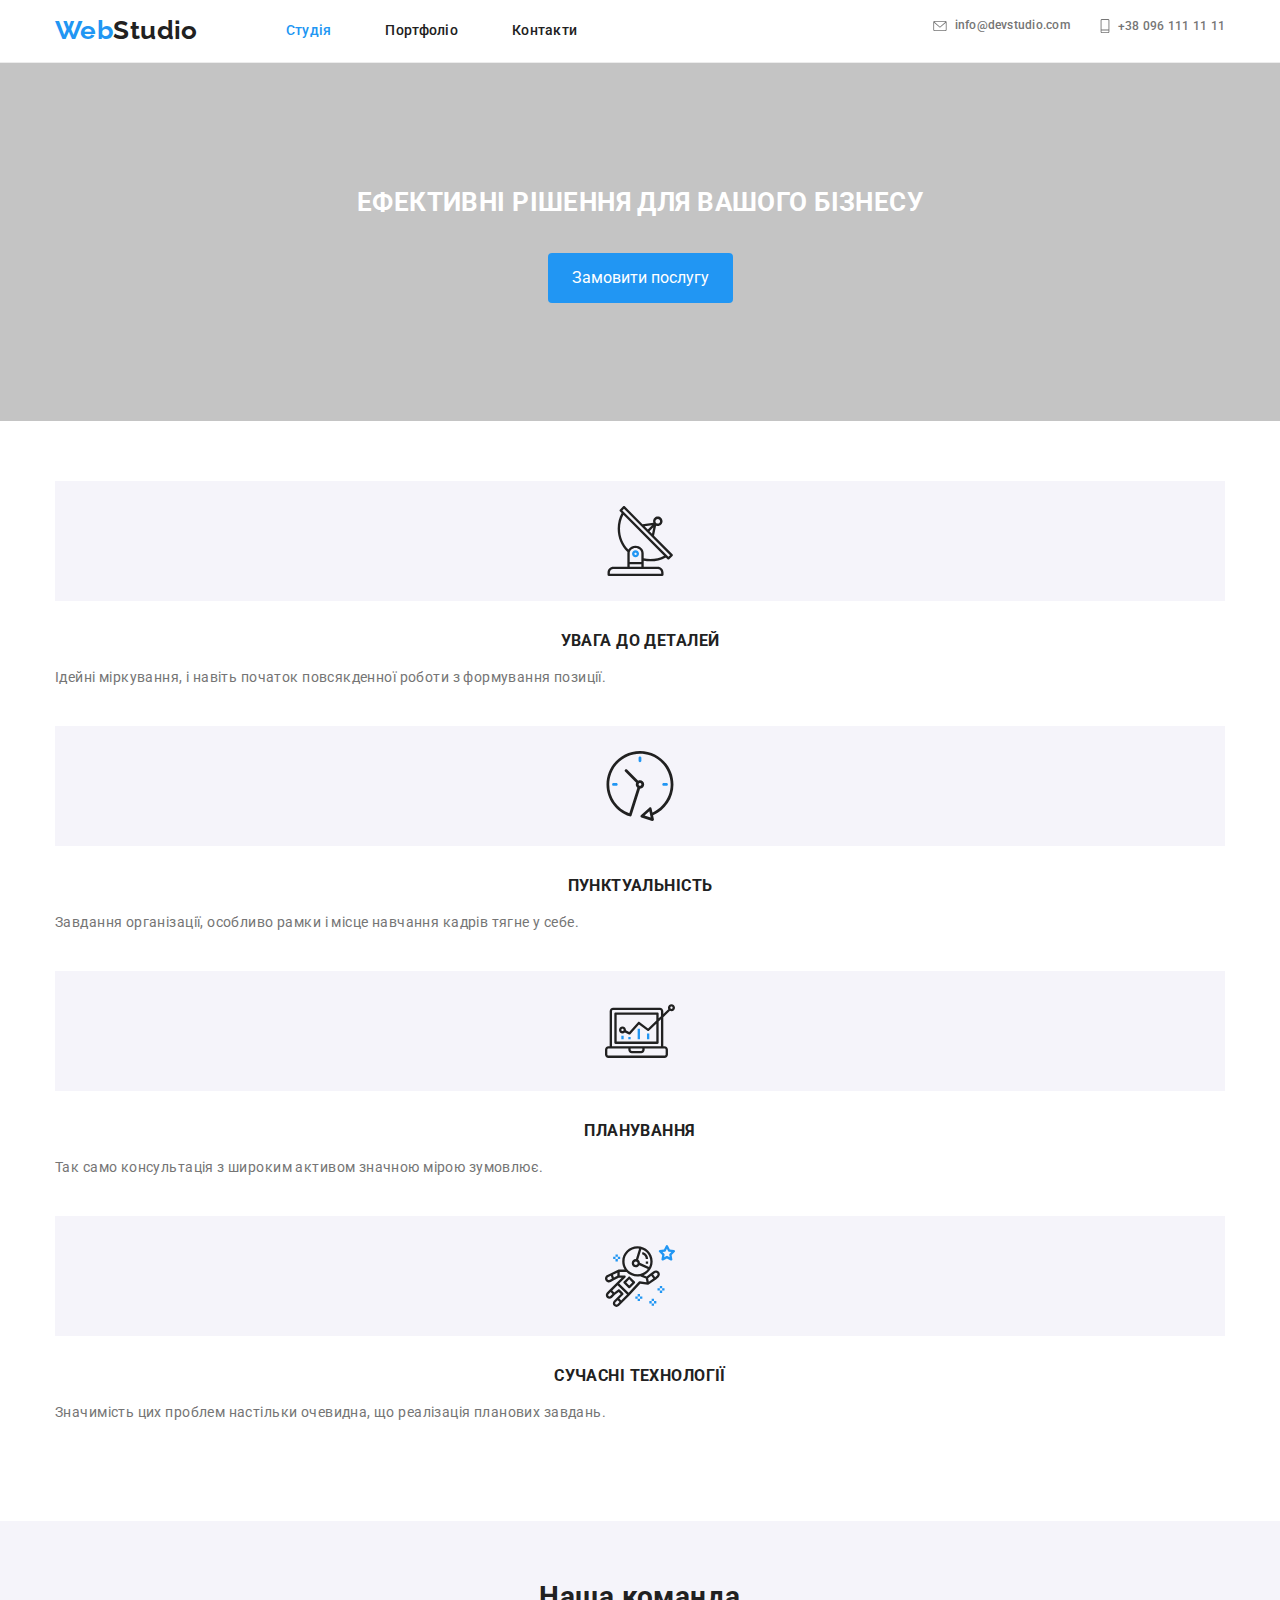
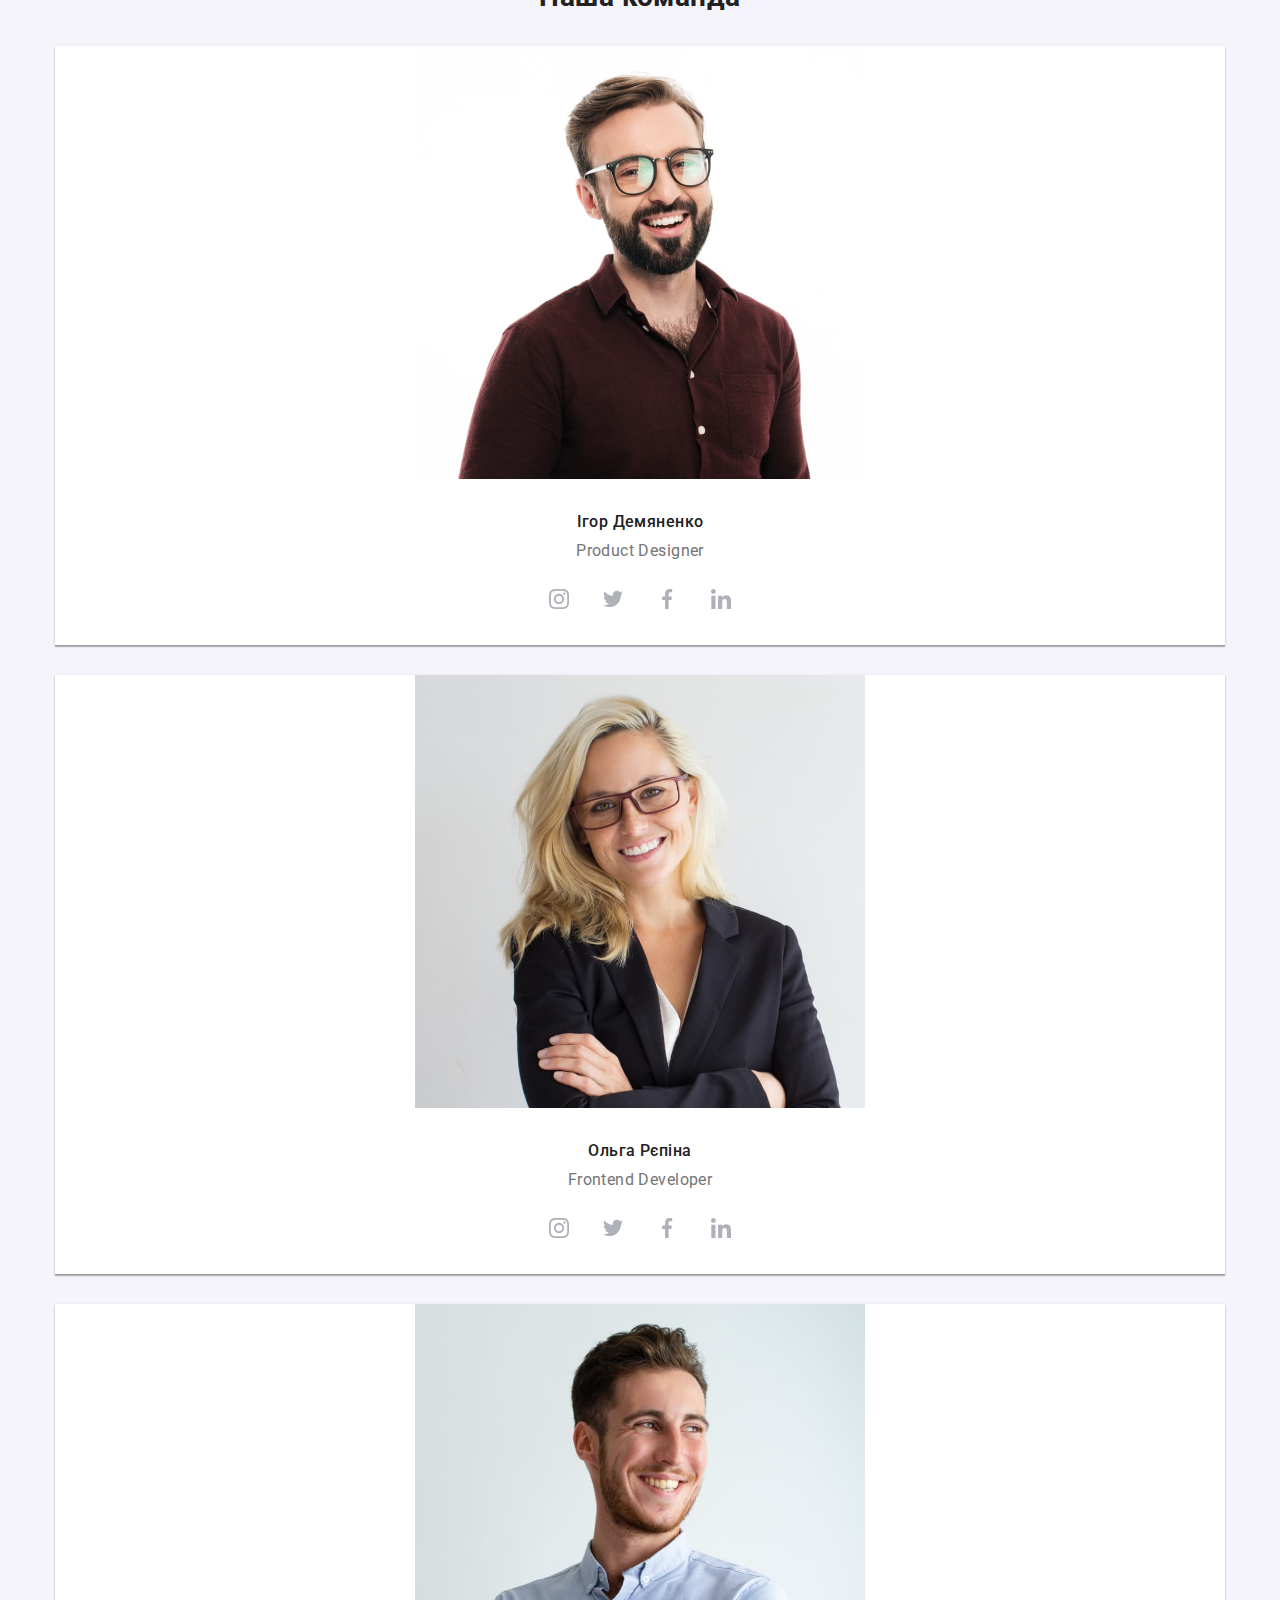
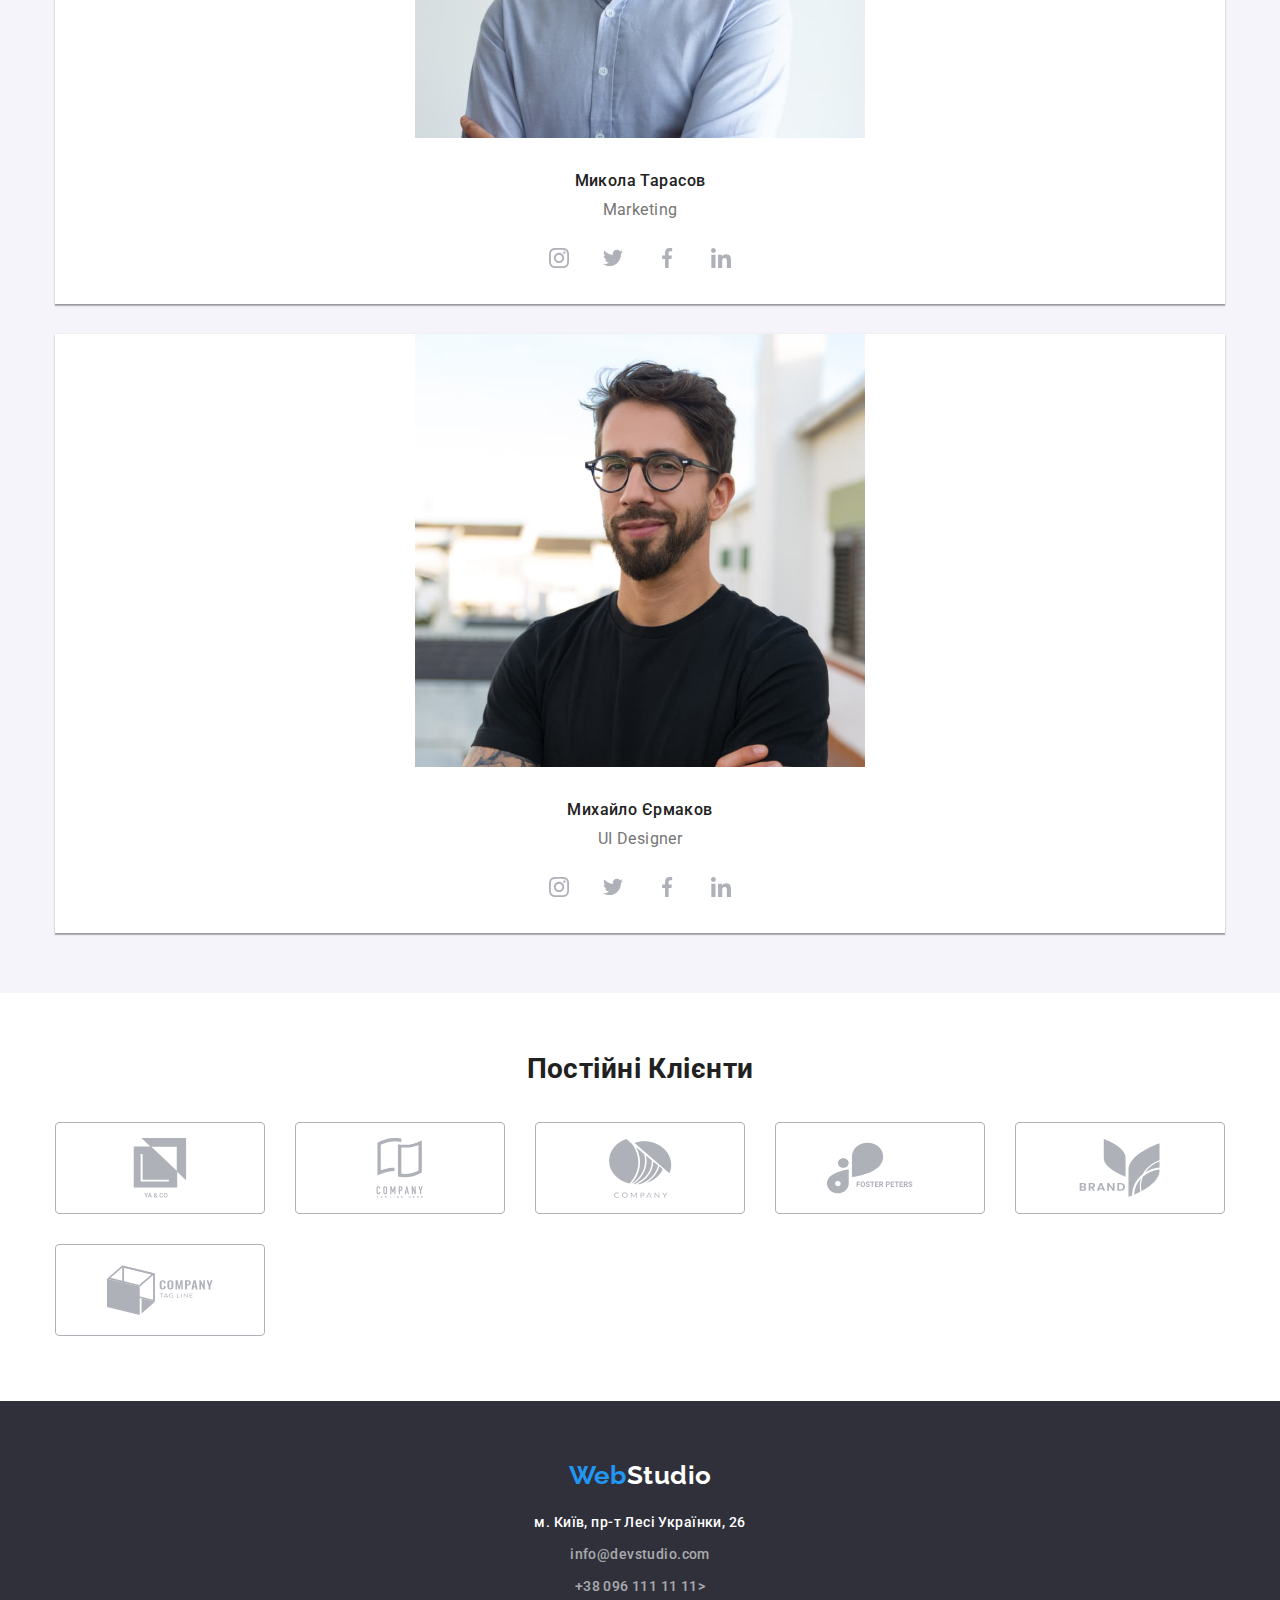
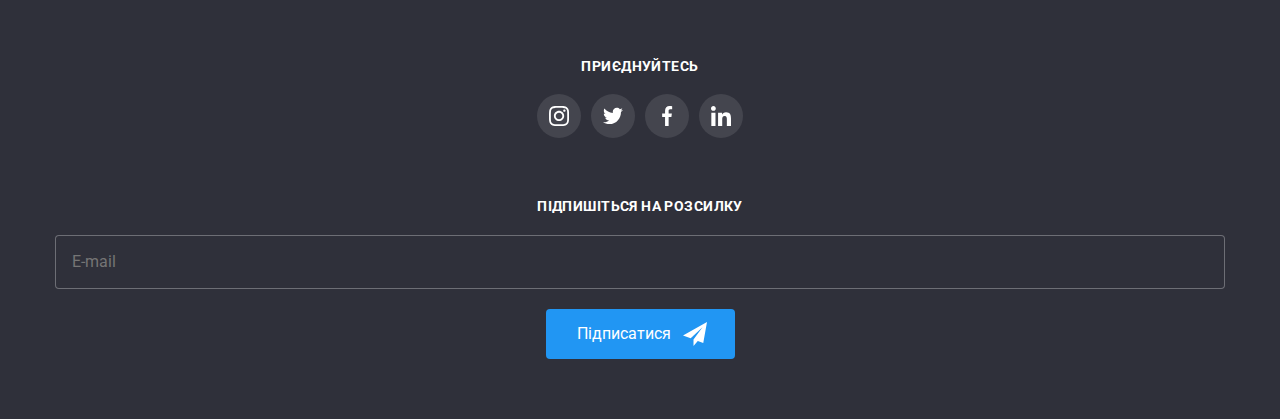
==== commit 5fa18fd0: "after not working" ====
--- a/index.html
+++ b/index.html
@@ -31,7 +31,7 @@
                 <div class="menu js-menu-container" id="mobile-menu">
                     <ul class="nav-list">
                         <li class="nav-list__item">
-                            <a href="./index.html" class="nav-list__link nav-list__link--curant">Студія</a>
+                            <a href="./index.html" class="nav-list__link nav-list__link--current">Студія</a>
                         </li>
                         <li class="nav-list__item">
                             <a href="./portfolio.html" class="nav-list__link">Портфоліо</a>
@@ -42,17 +42,21 @@
                     </ul>
                     <ul class="nav-contacts">
                         <li class="nav-contacts__item">
-                            <svg class="nav-contacts__icon" width="14px" height="10px">
-                                <use href="./image/icons.svg#icon-envelope"></use>
-                            </svg>
                             <a href="mailto:info@devstudio.com"
-                                class="nav-contacts__contact-link nav-contacts__contact-link--mail">info@devstudio.com</a>
+                                class="nav-contacts__contact-link nav-contacts__contact-link--mail">
+                                <svg class="nav-contacts__icon" width="14px" height="10px">
+                                    <use href="./image/icons.svg#icon-envelope"></use>
+                                </svg>
+                                info@devstudio.com
+                            </a>
                         </li>
                         <li class="nav-contacts__item">
-                            <svg class="nav-contacts__icon" width="10px" height="14px">
-                                <use href="./image/icons.svg#icon-tel"></use>
-                            </svg>
-                            <a href="tel:+380961111111" class="nav-contacts__contact-link nav-contacts__contact-link--tel">+38 096 111 11 11</a>
+                            <a href="tel:+380961111111" class="nav-contacts__contact-link nav-contacts__contact-link--tel">
+                                <svg class="nav-contacts__icon" width="10px" height="14px">
+                                    <use href="./image/icons.svg#icon-tel"></use>
+                                </svg>
+                                +38 096 111 11 11
+                            </a>
                         </li>
 
                     </ul>
--- a/css/main.min.css
+++ b/css/main.min.css
@@ -1 +1 @@
-.visually-hidden{position:absolute;white-space:nowrap;width:1px;height:1px;overflow:hidden;border:0;padding:0;clip:rect(0 0 0 0);-webkit-clip-path:inset(50%);clip-path:inset(50%);margin:-1px}.clients-section__heading,.team-section__heading{font-weight:700;text-align:center;font-size:28px;line-height:1.17}html{box-sizing:border-box}*,*::after,*::before{box-sizing:inherit}body{position:relative;font-family:Roboto,sans-serif;font-size:14px;font-style:normal;font-weight:400;letter-spacing:.03em;color:#212121;background-color:#fff}h1,h2,h3,h4,h5,h6{margin:0;padding:0}ul{list-style:none;margin:0;padding:0}p{padding:0;margin:0}img{display:block;max-width:100%;height:auto}button{padding:0}.container{padding:0 15px;margin-left:auto;margin-right:auto}@media only screen and (min-width: 480px){.container{width:480px}}@media only screen and (min-width: 768px){.container{width:768px}}@media only screen and (min-width: 1280px){.container{width:1200px}}.button{border-radius:4px;border:none;background-color:#2196f3;display:flex;align-items:center;justify-content:center;color:#fff;font-size:16px;line-height:1.88;letter-spacing:.06}.social-links{display:flex;align-items:center}.social-links--team{display:flex;align-items:center;justify-content:center}.social-links--footer{margin-bottom:60px}.social-links__item{display:inline-block}.social-links__item:not(:last-child){margin-right:10px}.social-links__network{border-radius:50%;width:44px;height:44px;display:flex;justify-content:center;align-items:center;transition:background-color 250ms cubic-bezier(0.4, 0, 0.2, 1)}.social-links__network--team{fill:#afb1b8;transition:fill 250ms cubic-bezier(0.4, 0, 0.2, 1)}.social-links__network:hover,.social-links__network:focus{background-color:#2196f3}.social-links__network--team:hover,.social-links__network--team:focus{fill:#fff}.social-links__network--footer{background-color:rgba(255,255,255,.1);fill:#fff}.social-links__icon{color:currentColor}.backdrop{position:fixed;background-color:rgba(0,0,0,.2);opacity:1;top:0;left:0;bottom:0;right:0;transition:opacity 250ms cubic-bezier(0.4, 0, 0.2, 1)}.backdrop.is-hidden{opacity:0;pointer-events:none}.modal{position:absolute;top:10%;transform:scale(1);max-width:450px;min-height:609px;padding:40px;background-color:#fff;transition:transform 250ms cubic-bezier(0.4, 0, 0.2, 1)}@media only screen and (min-width: 480px){.modal{position:absolute;top:50%;left:50%;transform:translate(-50%, -50%);width:450px}}.backdrop.is-hidden .modal{transform:translateY(30%),scale(1.2)}.modal-form__title{margin-bottom:12px;font-weight:700;text-align:center;font-size:20px;line-height:1,5px}.modal-form__label{font-size:12px;line-height:1.16;color:#757575}.modal-form__label--commentary{margin-bottom:20px}.modal-form__input{width:100%;padding-left:42px;padding-right:12px;padding-top:12px;padding-bottom:12px;border:1px solid rgba(33,33,33,.2);border-radius:4px;outline:none;transition:border-color 250ms cubic-bezier(0.4, 0, 0.2, 1)}.modal-form__input:focus{border-color:#2196f3}.modal-form__input:focus~.modal-form__icon{fill:#2196f3}.modal-form__input-container{position:relative;margin-top:4px;margin-bottom:10px;width:100%}.modal-form__icon{position:absolute;left:12px;top:11px;transition:fill 250ms cubic-bezier(0.4, 0, 0.2, 1)}.modal-form__commentary{margin-top:4px;padding:12px 16px;resize:none;width:100%;height:120px;border:1px solid rgba(33,33,33,.2);border-radius:4px;outline:none;transition:border-color 250ms cubic-bezier(0.4, 0, 0.2, 1)}.modal-form__commentary::-moz-placeholder{font-size:14px;line-height:1.17;letter-spacing:1%;color:rgba(117,117,117,.5)}.modal-form__commentary:-ms-input-placeholder{font-size:14px;line-height:1.17;letter-spacing:1%;color:rgba(117,117,117,.5)}.modal-form__commentary::placeholder{font-size:14px;line-height:1.17;letter-spacing:1%;color:rgba(117,117,117,.5)}.modal-form__commentary:focus{border-color:#2196f3}.modal-form__checkbox{position:relative;width:100%;margin-top:20px;margin-bottom:30px}.modal-form__fake-checkbox{pointer-events:none;position:absolute}.modal-form__fake-checkbox--checked{opacity:0;pointer-events:none;cursor:pointer}.modal-form__fake-checkbox--focus{opacity:0;pointer-events:none;cursor:pointer}.modal-form__checkbox-label{padding-left:24px;color:#757575;font-size:12px;line-height:1.18}.modal-form__true-checkbox:focus~.modal-form__fake-checkbox--focus{opacity:1}.modal-form__true-checkbox:focus~.modal-form__fake-checkbox--normal{opacity:0}.modal-form__true-checkbox:checked~.modal-form__fake-checkbox--checked{background-color:#2196f3;fill:#fff;opacity:1}.modal-form__true-checkbox:checked~.modal-form__fake-checkbox--focus{opacity:0}.modal-form__policy-link{color:#2196f3}.modal-form__send-button{padding:10px 52px;display:block;margin-left:auto;margin-right:auto;transition:background-color 250ms cubic-bezier(0.4, 0, 0.2, 1)}.modal-form__send-button:hover{background-color:#188ce8}.modal-form__close-button{position:absolute;top:14px;right:20px;display:flex;align-items:center;justify-content:center;width:30px;height:30px;background-color:#fff;border:1px solid rgba(0,0,0,.1);border-radius:50%;transition:fill 250ms cubic-bezier(0.4, 0, 0.2, 1)}.modal-form__close-button:focus,.modal-form__close-button:hover{fill:#2196f3}.logo{color:#2196f3;font-family:Raleway,sans-serif;text-decoration:none;font-weight:700;font-size:26px;line-height:1.15}.logo--footer{margin-bottom:20px}.logo__part{color:#212121}.logo__part--footer{color:#fff}.hero-section{padding:118px 0;background-color:#c4c4c4}.hero-section__heading{text-align:center;text-transform:uppercase;margin-bottom:30px;font-size:26px;line-height:1.62;color:#fff}.hero-section__button{display:block;padding:10px 24px;margin-right:auto;margin-left:auto;transition:background-color 250ms cubic-bezier(0.4, 0, 0.2, 1)}.hero-section__button:focus,.hero-section__button:hover{background-color:#188ce8}.feature-section{padding:60px 0}.feature-list__thumb{display:flex;align-items:center;justify-content:center;background-color:#f5f4fa;padding:25px 0}.feature-list__text-container{padding:30px 0 36px 0}.feature-list__heading{text-align:center;text-transform:uppercase;margin-bottom:16px;font-weight:700;line-height:1.16}.feature-list__description{color:#757575;line-height:1.71}.worksphere-section{display:none}.team-section{padding:60px 0;background-color:#f5f4fa}.team-section__heading{background-color:#f5f4fa;margin-bottom:32px}.teammate-list{background-color:#f5f4fa}.teammate-list__item{background-color:#fff;box-shadow:0px 1px 3px rgba(0,0,0,.12),0px 1px 1px rgba(0,0,0,.14),0px 2px 1px rgba(0,0,0,.2)}.teammate-list__item:not(:last-child){margin-bottom:30px}.teammate-list__image{margin-left:auto;margin-right:auto}.teammate-list__text-container{padding-top:33px;padding-bottom:24px}.teammate-list__teammate{font-weight:500;text-align:center;padding-bottom:10px;font-size:16px;line-height:1.19}.teammate-list__position{margin-bottom:17px;color:#757575;text-align:center;font-size:16px;line-height:1.19}.clients-section{padding:60px 0 65px 0}.clients-section__heading{margin-bottom:36px}.clients-list{display:flex;gap:30px;flex-wrap:wrap}.clients-list__items{display:block}.clients-list__client-link{width:210px;height:92px;border:1px solid #afb1b8;border-radius:4px;fill:#afb1b8;display:flex;align-items:center;justify-content:center;transition:border-color 250ms cubic-bezier(0.4, 0, 0.2, 1),fill 250ms cubic-bezier(0.4, 0, 0.2, 1)}.clients-list__client-link:hover,.clients-list__client-link:focus{border-color:#2196f3;fill:#2196f3}.clients-list__client-link__icon{color:currentColor}.works-section{padding:60px 0}.filter-list{display:flex;text-align:center;justify-content:center;flex-wrap:wrap;margin-bottom:40px}.filter-list__item{margin-bottom:15px}.filter-list__item:not(:last-child){margin-right:8px}.filter-list__filter-button{padding:6px 22px;display:block;background-color:#f5f4fa;border:none;border-radius:4px;font-weight:500;font-size:16px;line-height:1.63;transition:color 250ms cubic-bezier(0.4, 0, 0.2, 1),background-color 250ms cubic-bezier(0.4, 0, 0.2, 1),box-shadow 250ms cubic-bezier(0.4, 0, 0.2, 1)}.filter-list__filter-button:hover,.filter-list__filter-button:focus{color:#fff;background-color:#2196f3;box-shadow:0px 3px 1px rgba(0,0,0,.1),0px 1px 2px rgba(0,0,0,.08),0px 2px 2px rgba(0,0,0,.12)}.works-list{display:flex;flex-direction:column;align-items:center;justify-content:center}.works-list__item{max-width:450px;outline:1px solid #eee;transition:box-shadow 250ms cubic-bezier(0.4, 0, 0.2, 1)}.works-list__item:not(:last-child){margin-bottom:30px}.works-list__item:hover,.works-list__item:focus{box-shadow:0px 1px 1px rgba(0,0,0,.12),0px 4px 4px rgba(0,0,0,.06),1px 4px 6px rgba(0,0,0,.16)}.works-list__link{text-decoration:none;color:#212121}.works-list__link:hover .works-list__meta,.works-list__link:focus .works-list__meta{transform:translateY(0)}.works-list__text-container{padding:20px 24px}.works-list__name{font-weight:700;font-size:18px;line-height:2;letter-spacing:.06em}.works-list__filter{color:#757575;font-weight:400;font-size:16px;line-height:1.87}.works-list__thumb{position:relative;overflow:hidden}.works-list__meta{position:absolute;top:0;left:0;transform:translateY(100%);background-color:rgba(33,150,243,.9);width:100%;height:100%;padding:77px 24px;color:#fff;font-weight:400;font-size:18px;line-height:1.51;transition:transform 250ms cubic-bezier(0.4, 0, 0.2, 1)}header{padding:16px 0;border-bottom:1px solid #ececec}.header__container{position:relative;display:flex;justify-content:space-between}.menu{width:100%;background-color:#fff;pointer-events:none;display:none;position:absolute;top:-16px;left:0;padding:48px 40px}.menu__open-button{background-color:#fff;border:none}.menu__close-button{position:absolute;top:21px;right:25px;background-color:#fff;border:none}.menu.is-open{display:block;z-index:1}.footer{background-color:#2f303a;padding:60px 0}.footer__container{display:flex;flex-direction:column;align-items:center;justify-content:center}.footer__social-label{color:#fff;font-weight:700;text-transform:uppercase;line-height:1.14;margin-bottom:20px;text-align:center}.address{margin-bottom:60px}.address-list__item{display:flex;align-items:center;justify-content:center}.address-list__item:not(:last-child){margin-bottom:8px}.address-list__link{color:rgba(255,255,255,.6);text-decoration:none;font-weight:500;font-style:normal;line-height:1.71}.address-list__link--white{color:#fff}.site-nav{display:flex;align-items:center;justify-content:space-between;width:100%}.nav-list{margin-bottom:300px}.nav-list__item:not(:last-child){margin-bottom:32px}.nav-list__link{text-decoration:none;color:#212121;font-weight:500;font-size:40px;line-height:1.18}.nav-list__link--curant{color:#2196f3}.nav-contacts{display:flex;flex-direction:column-reverse;margin-bottom:64px}.nav-contacts__item:not(:first-child){margin-bottom:32px}.nav-contacts__contact-link{text-decoration:none;color:#212121}.nav-contacts__contact-link--mail{color:#757575;font-weight:500;font-size:24px;line-height:1.12;letter-spacing:2%}.nav-contacts__contact-link--tel{color:#2196f3;font-weight:500;font-size:34px;line-height:1.18}.nav-contacts__icon{display:none}.contact-networks{display:flex}.contact-networks__item:not(:last-child){margin-right:10px;padding-right:10px;border-right:1px solid rgba(33,33,33,.2)}.contact-networks__social-link{color:#2196f3;text-decoration:none;font-weight:500;font-size:18px;line-height:1.22;letter-spacing:2%}.form__container{width:100%}.form__title{color:#fff;font-weight:700;line-height:1.17;text-transform:uppercase;margin-bottom:20px;text-align:center}.footer-form{display:flex;align-items:center;justify-content:center;flex-direction:column}.footer-form__input{width:100%;padding:16px;margin-bottom:20px;background-color:#2f303a;border:1px solid rgba(255,255,255,.3);border-radius:4px;font-size:16px;line-height:1.26}.footer-form__submit{padding:10px 28px 10px 31px}.footer-form__icon{margin-left:12px}/*# sourceMappingURL=main.min.css.map */+.visually-hidden{position:absolute;white-space:nowrap;width:1px;height:1px;overflow:hidden;border:0;padding:0;clip:rect(0 0 0 0);-webkit-clip-path:inset(50%);clip-path:inset(50%);margin:-1px}.clients-section__heading,.team-section__heading{font-weight:700;text-align:center;font-size:28px;line-height:1.17}html{box-sizing:border-box}*,*::after,*::before{box-sizing:inherit}body{position:relative;font-family:Roboto,sans-serif;font-size:14px;font-style:normal;font-weight:400;letter-spacing:.03em;color:#212121;background-color:#fff}h1,h2,h3,h4,h5,h6{margin:0;padding:0}ul{list-style:none;margin:0;padding:0}p{padding:0;margin:0}img{display:block;max-width:100%;height:auto}button{padding:0}.container{padding:0 15px;margin-left:auto;margin-right:auto;max-width:100%}@media only screen and (min-width: 480px){.container{max-width:480px}}@media only screen and (min-width: 768px){.container{max-width:768px}}@media only screen and (min-width: 1280px){.container{max-width:1200px}}.button{border-radius:4px;border:none;background-color:#2196f3;display:flex;align-items:center;justify-content:center;color:#fff;font-size:16px;line-height:1.88;letter-spacing:.06}.social-links{display:flex;align-items:center}.social-links--team{display:flex;align-items:center;justify-content:center}.social-links--footer{margin-bottom:60px}.social-links__item{display:inline-block}.social-links__item:not(:last-child){margin-right:10px}.social-links__network{border-radius:50%;width:44px;height:44px;display:flex;justify-content:center;align-items:center;transition:background-color 250ms cubic-bezier(0.4, 0, 0.2, 1)}.social-links__network--team{fill:#afb1b8;transition:fill 250ms cubic-bezier(0.4, 0, 0.2, 1)}.social-links__network:hover,.social-links__network:focus{background-color:#2196f3}.social-links__network--team:hover,.social-links__network--team:focus{fill:#fff}.social-links__network--footer{background-color:rgba(255,255,255,.1);fill:#fff}.social-links__icon{color:currentColor}.backdrop{position:fixed;display:block;background-color:rgba(0,0,0,.2);opacity:1;top:0;left:0;bottom:0;right:0;transition:opacity 250ms cubic-bezier(0.4, 0, 0.2, 1)}.backdrop.is-hidden{opacity:0;pointer-events:none}.modal{max-width:450px;position:absolute;transform:translate(0, -50%) scale(1);top:50%;padding:40px;background-color:#fff;transition:top 2500ms cubic-bezier(0.4, 0, 0.2, 1),transform 2500ms cubic-bezier(0.4, 0, 0.2, 1)}@media screen and (min-width: 450px){.modal{position:absolute;top:50%;left:50%;right:50%;transform:translate(-50%, -50%) scale(1);transition:transform 250ms cubic-bezier(0.4, 0, 0.2, 1);width:450px}}.backdrop.is-hidden .modal{position:absolute;top:100%;transform:translate(0, 0),scale(1.2);transition:top 2500ms cubic-bezier(0.4, 0, 0.2, 1),transform 250ms cubic-bezier(0.4, 0, 0.2, 1)}@media screen and (min-width: 450px){.backdrop.is-hidden .modal{top:50%;left:50%;transform:scale(1.2) translate(-50%, 0);transition:transform 250ms cubic-bezier(0.4, 0, 0.2, 1)}}.modal-form__title{margin-bottom:12px;font-weight:700;text-align:center;font-size:20px;line-height:1,5px}.modal-form__label{font-size:12px;line-height:1.16;color:#757575}.modal-form__label--commentary{margin-bottom:20px}.modal-form__input{width:100%;padding-left:42px;padding-right:12px;padding-top:12px;padding-bottom:12px;border:1px solid rgba(33,33,33,.2);border-radius:4px;outline:none;transition:border-color 250ms cubic-bezier(0.4, 0, 0.2, 1)}.modal-form__input:focus{border-color:#2196f3}.modal-form__input:focus~.modal-form__icon{fill:#2196f3}.modal-form__input-container{position:relative;margin-top:4px;margin-bottom:10px;width:100%}.modal-form__icon{position:absolute;left:12px;top:11px;transition:fill 250ms cubic-bezier(0.4, 0, 0.2, 1)}.modal-form__commentary{margin-top:4px;padding:12px 16px;resize:none;width:100%;height:120px;border:1px solid rgba(33,33,33,.2);border-radius:4px;outline:none;transition:border-color 250ms cubic-bezier(0.4, 0, 0.2, 1)}.modal-form__commentary::-moz-placeholder{font-size:14px;line-height:1.17;letter-spacing:1%;color:rgba(117,117,117,.5)}.modal-form__commentary:-ms-input-placeholder{font-size:14px;line-height:1.17;letter-spacing:1%;color:rgba(117,117,117,.5)}.modal-form__commentary::placeholder{font-size:14px;line-height:1.17;letter-spacing:1%;color:rgba(117,117,117,.5)}.modal-form__commentary:focus{border-color:#2196f3}.modal-form__checkbox{position:relative;width:100%;margin-top:20px;margin-bottom:30px}.modal-form__fake-checkbox{pointer-events:none;position:absolute}.modal-form__fake-checkbox--checked{opacity:0;pointer-events:none;cursor:pointer}.modal-form__fake-checkbox--focus{opacity:0;pointer-events:none;cursor:pointer}.modal-form__checkbox-label{padding-left:24px;color:#757575;font-size:12px;line-height:1.18}.modal-form__true-checkbox:focus~.modal-form__fake-checkbox--focus{opacity:1}.modal-form__true-checkbox:focus~.modal-form__fake-checkbox--normal{opacity:0}.modal-form__true-checkbox:checked~.modal-form__fake-checkbox--checked{background-color:#2196f3;fill:#fff;opacity:1}.modal-form__true-checkbox:checked~.modal-form__fake-checkbox--focus{opacity:0}.modal-form__policy-link{color:#2196f3}.modal-form__send-button{padding:10px 52px;display:block;margin-left:auto;margin-right:auto;transition:background-color 250ms cubic-bezier(0.4, 0, 0.2, 1)}.modal-form__send-button:hover{background-color:#188ce8}.modal-form__close-button{position:absolute;top:14px;right:20px;display:flex;align-items:center;justify-content:center;width:30px;height:30px;background-color:#fff;border:1px solid rgba(0,0,0,.1);border-radius:50%;transition:fill 250ms cubic-bezier(0.4, 0, 0.2, 1)}.modal-form__close-button:focus,.modal-form__close-button:hover{fill:#2196f3}.logo{color:#2196f3;font-family:Raleway,sans-serif;text-decoration:none;font-weight:700;font-size:26px;line-height:1.15}.logo--footer{margin-bottom:20px}.logo__part{color:#212121}.logo__part--footer{color:#fff}.hero-section{padding:118px 0;background-color:#c4c4c4}.hero-section__heading{text-align:center;text-transform:uppercase;margin-bottom:30px;font-size:26px;line-height:1.62;color:#fff}.hero-section__button{display:block;padding:10px 24px;margin-right:auto;margin-left:auto;transition:background-color 250ms cubic-bezier(0.4, 0, 0.2, 1)}.hero-section__button:focus,.hero-section__button:hover{background-color:#188ce8}.feature-section{padding:60px 0}.feature-list__thumb{display:flex;align-items:center;justify-content:center;background-color:#f5f4fa;padding:25px 0}.feature-list__text-container{padding:30px 0 36px 0}.feature-list__heading{text-align:center;text-transform:uppercase;margin-bottom:16px;font-weight:700;line-height:1.16}.feature-list__description{color:#757575;line-height:1.71}.worksphere-section{display:none}.team-section{padding:60px 0;background-color:#f5f4fa}.team-section__heading{background-color:#f5f4fa;margin-bottom:32px}.teammate-list{background-color:#f5f4fa}.teammate-list__item{background-color:#fff;box-shadow:0px 1px 3px rgba(0,0,0,.12),0px 1px 1px rgba(0,0,0,.14),0px 2px 1px rgba(0,0,0,.2)}.teammate-list__item:not(:last-child){margin-bottom:30px}.teammate-list__image{margin-left:auto;margin-right:auto}.teammate-list__text-container{padding-top:33px;padding-bottom:24px}.teammate-list__teammate{font-weight:500;text-align:center;padding-bottom:10px;font-size:16px;line-height:1.19}.teammate-list__position{margin-bottom:17px;color:#757575;text-align:center;font-size:16px;line-height:1.19}.clients-section{padding:60px 0 65px 0}.clients-section__heading{margin-bottom:36px}.clients-list{display:flex;gap:30px;flex-wrap:wrap}.clients-list__items{display:block}.clients-list__client-link{width:210px;height:92px;border:1px solid #afb1b8;border-radius:4px;fill:#afb1b8;display:flex;align-items:center;justify-content:center;transition:border-color 250ms cubic-bezier(0.4, 0, 0.2, 1),fill 250ms cubic-bezier(0.4, 0, 0.2, 1)}.clients-list__client-link:hover,.clients-list__client-link:focus{border-color:#2196f3;fill:#2196f3}.clients-list__client-link__icon{color:currentColor}.works-section{padding:60px 0}.filter-list{display:flex;text-align:center;justify-content:center;flex-wrap:wrap;margin-bottom:40px}.filter-list__item{margin-bottom:15px}.filter-list__item:not(:last-child){margin-right:8px}.filter-list__filter-button{padding:6px 22px;display:block;background-color:#f5f4fa;border:none;border-radius:4px;font-weight:500;font-size:16px;line-height:1.63;transition:color 250ms cubic-bezier(0.4, 0, 0.2, 1),background-color 250ms cubic-bezier(0.4, 0, 0.2, 1),box-shadow 250ms cubic-bezier(0.4, 0, 0.2, 1)}.filter-list__filter-button:hover,.filter-list__filter-button:focus{color:#fff;background-color:#2196f3;box-shadow:0px 3px 1px rgba(0,0,0,.1),0px 1px 2px rgba(0,0,0,.08),0px 2px 2px rgba(0,0,0,.12)}.works-list{display:flex;flex-direction:column;align-items:center;justify-content:center}.works-list__item{max-width:450px;outline:1px solid #eee;transition:box-shadow 250ms cubic-bezier(0.4, 0, 0.2, 1)}.works-list__item:not(:last-child){margin-bottom:30px}.works-list__item:hover,.works-list__item:focus{box-shadow:0px 1px 1px rgba(0,0,0,.12),0px 4px 4px rgba(0,0,0,.06),1px 4px 6px rgba(0,0,0,.16)}.works-list__link{text-decoration:none;color:#212121}.works-list__link:hover .works-list__meta,.works-list__link:focus .works-list__meta{transform:translateY(0)}.works-list__text-container{padding:20px 24px}.works-list__name{font-weight:700;font-size:18px;line-height:2;letter-spacing:.06em}.works-list__filter{color:#757575;font-weight:400;font-size:16px;line-height:1.87}.works-list__thumb{position:relative;overflow:hidden}.works-list__meta{position:absolute;top:0;left:0;transform:translateY(100%);background-color:rgba(33,150,243,.9);width:100%;height:100%;padding:77px 24px;color:#fff;font-weight:400;font-size:18px;line-height:1.51;transition:transform 250ms cubic-bezier(0.4, 0, 0.2, 1)}header{padding:16px 0;border-bottom:1px solid #ececec}.header__container{position:relative;display:flex;justify-content:space-between}.menu{width:100%;background-color:#fff;position:absolute;top:-16px;left:0;pointer-events:none;display:none;padding:48px 40px}@media only screen and (min-width: 768px){.menu{position:static;display:flex;align-items:center;padding:0;pointer-events:all}}.menu__open-button{background-color:#fff;border:none}@media only screen and (min-width: 768px){.menu__open-button{display:none}}.menu__close-button{position:absolute;top:21px;right:25px;background-color:#fff;border:none}@media only screen and (min-width: 768px){.menu__close-button{display:none}}.menu.is-open{display:block;z-index:1;pointer-events:all}.footer{background-color:#2f303a;padding:60px 0}.footer__container{display:flex;flex-direction:column;align-items:center;justify-content:center}.footer__social-label{color:#fff;font-weight:700;text-transform:uppercase;line-height:1.14;margin-bottom:20px;text-align:center}.address{margin-bottom:60px}.address-list__item{display:flex;align-items:center;justify-content:center}.address-list__item:not(:last-child){margin-bottom:8px}.address-list__link{color:rgba(255,255,255,.6);text-decoration:none;font-weight:500;font-style:normal;line-height:1.71}.address-list__link--white{color:#fff}.site-nav{display:flex;align-items:center;justify-content:space-between;width:100%}.nav-list{margin-bottom:270px}@media only screen and (min-width: 768px){.nav-list{display:flex;align-items:center;margin-bottom:0;margin-right:78px;margin-left:88px}}@media only screen and (min-width: 1280px){.nav-list{margin-right:auto}}.nav-list__item:not(:last-child){margin-bottom:32px}@media only screen and (min-width: 768px){.nav-list__item:not(:last-child){margin-bottom:0;margin-right:54px}}.nav-list__link{text-decoration:none;color:#212121;font-weight:500;font-size:40px;line-height:1.18}@media only screen and (min-width: 768px){.nav-list__link{font-weight:500;font-size:14px;line-height:1.14;letter-spacing:.02em}}.nav-list__link--current{color:#2196f3}@media only screen and (min-width: 768px){.nav-list__link--current{position:relative}.nav-list__link--current::after{content:"";position:absolute;left:0px;bottom:-28px;max-height:4px;width:100%;background-color:#2196f3;border-radius:4px}}.nav-contacts{display:flex;flex-direction:column-reverse;margin-bottom:64px}@media only screen and (min-width: 768px){.nav-contacts{flex-direction:column;margin-bottom:0}}@media only screen and (min-width: 1280px){.nav-contacts{flex-direction:row}}.nav-contacts__item:not(:first-child){margin-bottom:32px}@media only screen and (min-width: 768px){.nav-contacts__item:not(:first-child){margin-bottom:0}}@media only screen and (min-width: 1280px){.nav-contacts__item:not(:first-child){margin-left:30px}}.nav-contacts__contact-link{text-decoration:none;color:#212121}@media only screen and (min-width: 768px){.nav-contacts__contact-link{display:flex;align-items:center}}.nav-contacts__contact-link--mail{color:#757575;font-weight:500;font-size:24px;line-height:1.12;letter-spacing:.02em}@media only screen and (min-width: 768px){.nav-contacts__contact-link--mail{font-weight:500;font-size:12px;line-height:1,18;margin-bottom:10px}}.nav-contacts__contact-link--tel{color:#2196f3;font-weight:500;font-size:34px;line-height:1.18}@media only screen and (min-width: 768px){.nav-contacts__contact-link--tel{color:#757575;font-weight:500;font-size:12px;line-height:1,18;letter-spacing:.02em}}@media only screen and (min-width: 768px){.nav-contacts__contact-link:hover,.nav-contacts__contact-link:focus{color:#2196f3}}.nav-contacts__icon{fill:currentColor;margin-right:8px;display:none}@media only screen and (min-width: 768px){.nav-contacts__icon{display:inline-block;fill:currentColor}}.contact-networks{display:flex;flex-wrap:wrap}.contact-networks__item{padding-right:10px}.contact-networks__item:not(:last-child)::after{padding-right:1px;width:1px;height:100%;content:"";background-color:rgba(33,33,33,.2);width:1px;height:100%}.contact-networks__social-link{color:#2196f3;margin-right:10px;text-decoration:none;font-weight:500;font-size:18px;line-height:1.22;letter-spacing:2%}@media only screen and (min-width: 768px){.contact-networks{display:none}}.form__container{width:100%}.form__title{color:#fff;font-weight:700;line-height:1.17;text-transform:uppercase;margin-bottom:20px;text-align:center}.footer-form{display:flex;align-items:center;justify-content:center;flex-direction:column}.footer-form__input{width:100%;padding:16px;margin-bottom:20px;background-color:#2f303a;border:1px solid rgba(255,255,255,.3);border-radius:4px;font-size:16px;line-height:1.26}.footer-form__submit{padding:10px 28px 10px 31px}.footer-form__icon{margin-left:12px}/*# sourceMappingURL=main.min.css.map */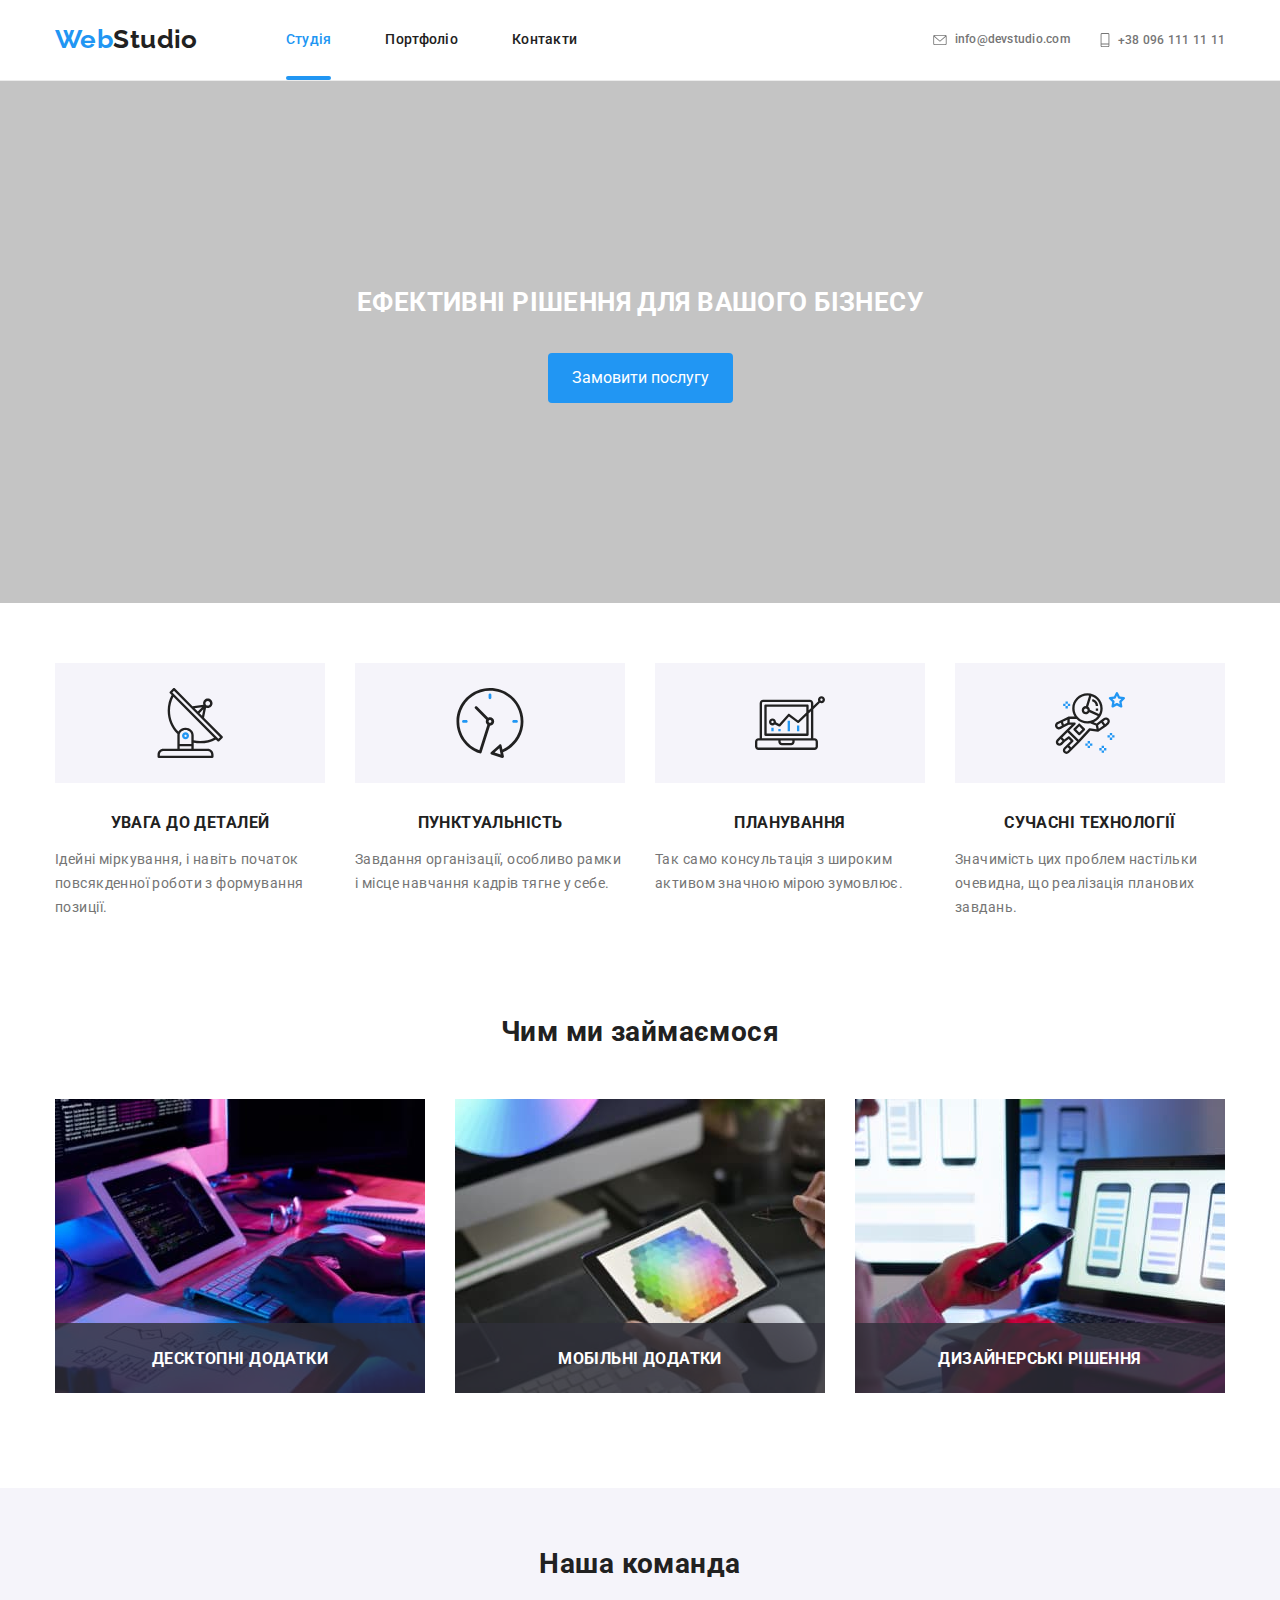
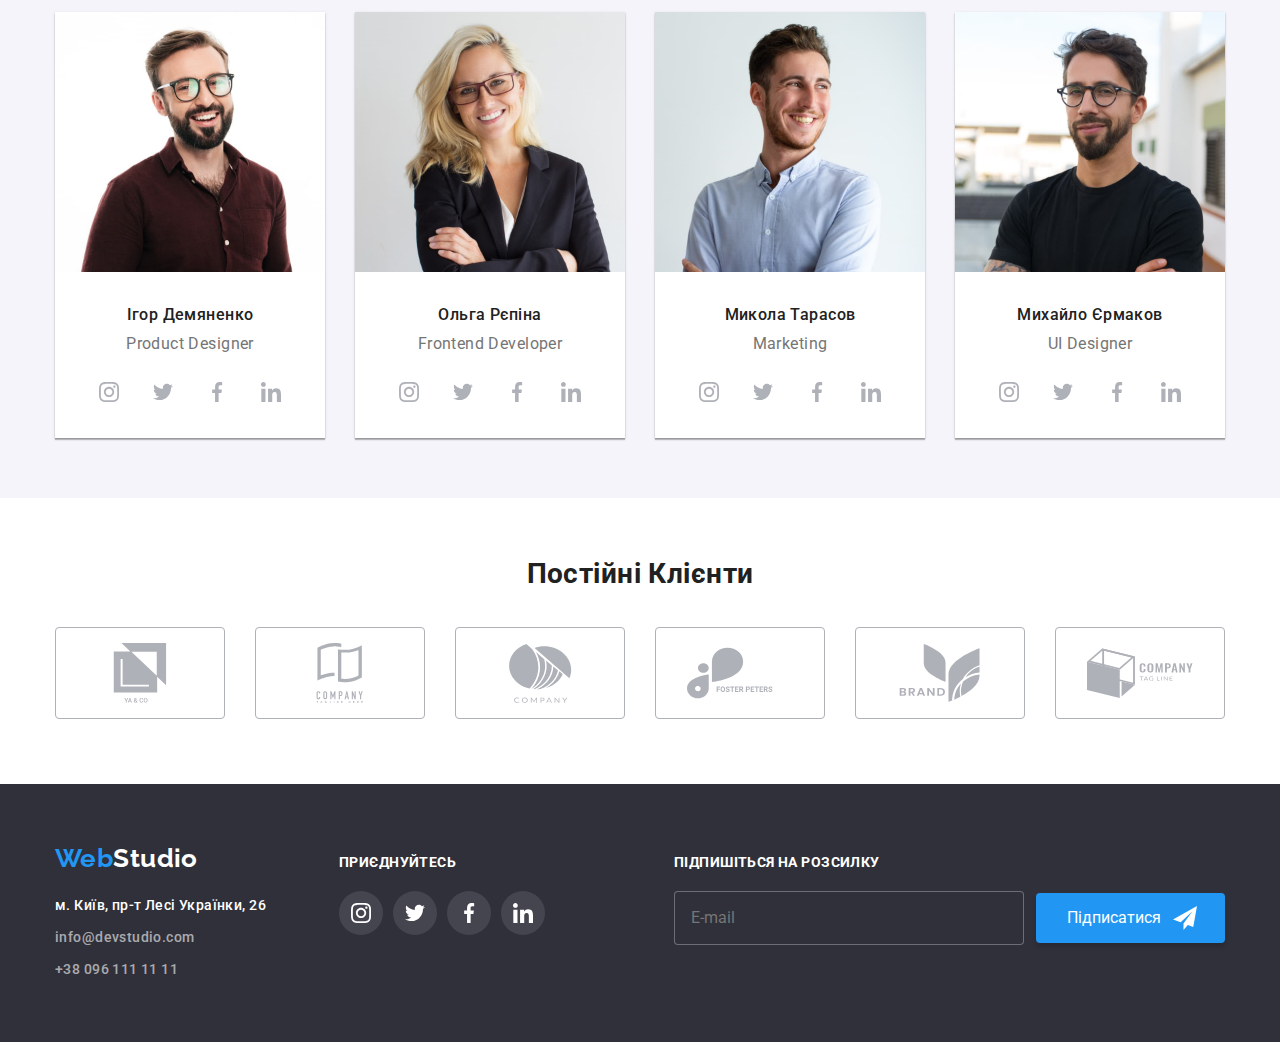
==== commit 259ba9ef: "adaptive done" ====
--- a/index.html
+++ b/index.html
@@ -150,9 +150,9 @@
     </section>
     <section class="worksphere-section">
         <div class="container">
-            <h2 class="worksphere__heading">Чим ми займаємося</h2>
+            <h2 class="worksphere-section__heading">Чим ми займаємося</h2>
             <ul class="worksphere-list">
-                <li class="worksphere-list-item">
+                <li class="worksphere-list__item">
                     <div class="worksphere-list__thumb">
                         <img src="./image/desktop.jpg" alt="desktop solution" class="worksphere-list__image"
                             width="370">
@@ -161,7 +161,7 @@
                         </div>
                     </div>
                 </li>
-                <li class="worksphere-list-item">
+                <li class="worksphere-list__item">
                     <div class="worksphere-list__thumb">
                         <img src="./image/tablet.jpg" alt="tablet solution" class="worksphere-list__image" width="370">
                         <div class="worksphere-list__text-container">
@@ -169,7 +169,7 @@
                         </div>
                     </div>
                 </li>
-                <li class="worksphere-list-item">
+                <li class="worksphere-list__item">
                     <div class="worksphere-list__thumb">
                         <img src="./image/smartphone.jpg" alt="smartphone solution" class="worksphere-list__image"
                             width="370">
@@ -348,42 +348,42 @@
         <div class="container">
             <h2 class="clients-section__heading">Постійні Клієнти</h2>
             <ul class="clients-list">
-                <li class="clients-list_items">
+                <li class="clients-list__items">
                     <a href="#" class="clients-list__client-link" aria-label="client1 link">
                         <svg class="clients-list__icon" width="106px" height="60px">
                             <use href="./image/icons.svg#icon-company1"></use>
                         </svg>
                     </a>
                 </li>
-                <li class="clients-list_items">
+                <li class="clients-list__items">
                     <a href="#" class="clients-list__client-link" aria-label="client2 link">
                         <svg class="clients-list__icon" width="106px" height="60px">
                             <use href="./image/icons.svg#icon-company2"></use>
                         </svg>
                     </a>
                 </li>
-                <li class="clients-list_items">
+                <li class="clients-list__items">
                     <a href="#" class="clients-list__client-link" aria-label="client3 link">
                         <svg class="clients-list__icon" width="106px" height="60px">
                             <use href="./image/icons.svg#icon-company3"></use>
                         </svg>
                     </a>
                 </li>
-                <li class="clients-list_items">
+                <li class="clients-list__items">
                     <a href="#" class="clients-list__client-link" aria-label="client4 link">
                         <svg class="clients-list__icon" width="106px" height="60px">
                             <use href="./image/icons.svg#icon-company4"></use>
                         </svg>
                     </a>
                 </li>
-                <li class="clients-list_items">
+                <li class="clients-list__items">
                     <a href="#" class="clients-list__client-link" aria-label="client5 link">
                         <svg class="clients-list__icon" width="106px" height="60px">
                             <use href="./image/icons.svg#icon-company5"></use>
                         </svg>
                     </a>
                 </li>
-                <li class="clients-list_items">
+                <li class="clients-list__items">
                     <a href="#" class="clients-list__client-link" aria-label="client6 link">
                         <svg class="clients-list__icon" width="106px" height="60px">
                             <use href="./image/icons.svg#icon-company6"></use>
@@ -396,56 +396,58 @@
     </main>
     <footer class="footer">
         <div class="container footer__container">
-            <a href="#" class="logo logo--footer" lang="en">Web<span class="logo__part logo__part--footer">Studio</span></a>
-            <address class="address">
-                <ul class="addres-list">
-                    <li class="address-list__item">
-                        <a href="https://goo.gl/maps/CPtrU1FHBa2aNyZL9" target="_blank" rel="noopener noreferrer nofollow"
-                            class="address-list__link address-list__link--white">м. Київ, пр-т Лесі
-                                Українки, 26</a>
-                    </li>
-                    <li class="address-list__item">
-                        <a href="mailto:info@devstudio.com" class="address-list__link">info@devstudio.com </a>
-                    </li>
-                    <li class="address-list__item">
-                        <a href="tel:+380961111111" class="address-list__link">+38 096 111 11 11></a>
-                    </li>
-                </ul>
-            
-            
-            </address>
-            <div class="footer__socials">
-                <p class="footer__social-label">приєднуйтесь</p>
-                <ul class="social-links social-links--footer">
-                    <li class="social-links__item" >
-                        <a href="#" aria-label="Instagram link" class="social-links__network social-links__network--footer">
-                            <svg class="social-links__icon  social-links__icon--footer" width="20px" height="20px">
-                                <use href="./image/icons.svg#icon-instagram"></use>
-                            </svg>
-                        </a>
-                    </li>
-                    <li class="social-links__item">
-                        <a href="#" aria-label="Twitter link" class="social-links__network social-links__network--footer">
-                            <svg class="social-links__icon  social-links__icon--footer" width="20px" height="20px">
-                                <use href="./image/icons.svg#icon-twitter"></use>
-                            </svg>
-                        </a>
-                    </li>
-                    <li class="social-links__item">
-                        <a href="#" aria-label="Facebook link" class="social-links__network social-links__network--footer">
-                            <svg class="social-links__icon social-links__icon--footer" width="20px" height="20px">
-                                <use href="./image/icons.svg#icon-facebook"></use>
-                            </svg>
-                        </a>
-                    </li>
-                    <li class="social-links__item">
-                        <a href="#" aria-label="LinkedIn link" class="social-links__network social-links__network--footer">
-                            <svg class="social-links__icon  social-links__icon--footer" width="20px" height="20px">
-                                <use href="./image/icons.svg#icon-linkedin"></use>
-                            </svg>
-                        </a>
-                    </li>
-                </ul>
+            <div class="footer__tablet-container">
+                <div class="footer__address-container">
+                    <a href="#" class="logo logo--footer" lang="en">Web<span class="logo__part logo__part--footer">Studio</span></a>
+                    <address class="address">
+                        <ul class="addres-list">
+                            <li class="address-list__item">
+                                <a href="https://goo.gl/maps/CPtrU1FHBa2aNyZL9" target="_blank" rel="noopener noreferrer nofollow"
+                                    class="address-list__link address-list__link--white">м. Київ, пр-т Лесі
+                                    Українки, 26</a>
+                            </li>
+                            <li class="address-list__item">
+                                <a href="mailto:info@devstudio.com" class="address-list__link">info@devstudio.com </a>
+                            </li>
+                            <li class="address-list__item">
+                                <a href="tel:+380961111111" class="address-list__link">+38 096 111 11 11</a>
+                            </li>
+                        </ul>
+                    </address>
+                </div>
+                <div class="footer__socials">
+                    <p class="footer__social-label">приєднуйтесь</p>
+                    <ul class="social-links social-links--footer">
+                        <li class="social-links__item">
+                            <a href="#" aria-label="Instagram link" class="social-links__network social-links__network--footer">
+                                <svg class="social-links__icon  social-links__icon--footer" width="20px" height="20px">
+                                    <use href="./image/icons.svg#icon-instagram"></use>
+                                </svg>
+                            </a>
+                        </li>
+                        <li class="social-links__item">
+                            <a href="#" aria-label="Twitter link" class="social-links__network social-links__network--footer">
+                                <svg class="social-links__icon  social-links__icon--footer" width="20px" height="20px">
+                                    <use href="./image/icons.svg#icon-twitter"></use>
+                                </svg>
+                            </a>
+                        </li>
+                        <li class="social-links__item">
+                            <a href="#" aria-label="Facebook link" class="social-links__network social-links__network--footer">
+                                <svg class="social-links__icon social-links__icon--footer" width="20px" height="20px">
+                                    <use href="./image/icons.svg#icon-facebook"></use>
+                                </svg>
+                            </a>
+                        </li>
+                        <li class="social-links__item">
+                            <a href="#" aria-label="LinkedIn link" class="social-links__network social-links__network--footer">
+                                <svg class="social-links__icon  social-links__icon--footer" width="20px" height="20px">
+                                    <use href="./image/icons.svg#icon-linkedin"></use>
+                                </svg>
+                            </a>
+                        </li>
+                    </ul>
+                </div>
             </div>
             <div class="form__container">
                 <p class="form__title">Підпишіться на розсилку</p>
--- a/css/main.min.css
+++ b/css/main.min.css
@@ -1 +1 @@
-.visually-hidden{position:absolute;white-space:nowrap;width:1px;height:1px;overflow:hidden;border:0;padding:0;clip:rect(0 0 0 0);-webkit-clip-path:inset(50%);clip-path:inset(50%);margin:-1px}.clients-section__heading,.team-section__heading{font-weight:700;text-align:center;font-size:28px;line-height:1.17}html{box-sizing:border-box}*,*::after,*::before{box-sizing:inherit}body{position:relative;font-family:Roboto,sans-serif;font-size:14px;font-style:normal;font-weight:400;letter-spacing:.03em;color:#212121;background-color:#fff}h1,h2,h3,h4,h5,h6{margin:0;padding:0}ul{list-style:none;margin:0;padding:0}p{padding:0;margin:0}img{display:block;max-width:100%;height:auto}button{padding:0}.container{padding:0 15px;margin-left:auto;margin-right:auto;max-width:100%}@media only screen and (min-width: 480px){.container{max-width:480px}}@media only screen and (min-width: 768px){.container{max-width:768px}}@media only screen and (min-width: 1280px){.container{max-width:1200px}}.button{border-radius:4px;border:none;background-color:#2196f3;display:flex;align-items:center;justify-content:center;color:#fff;font-size:16px;line-height:1.88;letter-spacing:.06}.social-links{display:flex;align-items:center}.social-links--team{display:flex;align-items:center;justify-content:center}.social-links--footer{margin-bottom:60px}.social-links__item{display:inline-block}.social-links__item:not(:last-child){margin-right:10px}.social-links__network{border-radius:50%;width:44px;height:44px;display:flex;justify-content:center;align-items:center;transition:background-color 250ms cubic-bezier(0.4, 0, 0.2, 1)}.social-links__network--team{fill:#afb1b8;transition:fill 250ms cubic-bezier(0.4, 0, 0.2, 1)}.social-links__network:hover,.social-links__network:focus{background-color:#2196f3}.social-links__network--team:hover,.social-links__network--team:focus{fill:#fff}.social-links__network--footer{background-color:rgba(255,255,255,.1);fill:#fff}.social-links__icon{color:currentColor}.backdrop{position:fixed;display:block;background-color:rgba(0,0,0,.2);opacity:1;top:0;left:0;bottom:0;right:0;transition:opacity 250ms cubic-bezier(0.4, 0, 0.2, 1)}.backdrop.is-hidden{opacity:0;pointer-events:none}.modal{max-width:450px;position:absolute;transform:translate(0, -50%) scale(1);top:50%;padding:40px;background-color:#fff;transition:top 2500ms cubic-bezier(0.4, 0, 0.2, 1),transform 2500ms cubic-bezier(0.4, 0, 0.2, 1)}@media screen and (min-width: 450px){.modal{position:absolute;top:50%;left:50%;right:50%;transform:translate(-50%, -50%) scale(1);transition:transform 250ms cubic-bezier(0.4, 0, 0.2, 1);width:450px}}.backdrop.is-hidden .modal{position:absolute;top:100%;transform:translate(0, 0),scale(1.2);transition:top 2500ms cubic-bezier(0.4, 0, 0.2, 1),transform 250ms cubic-bezier(0.4, 0, 0.2, 1)}@media screen and (min-width: 450px){.backdrop.is-hidden .modal{top:50%;left:50%;transform:scale(1.2) translate(-50%, 0);transition:transform 250ms cubic-bezier(0.4, 0, 0.2, 1)}}.modal-form__title{margin-bottom:12px;font-weight:700;text-align:center;font-size:20px;line-height:1,5px}.modal-form__label{font-size:12px;line-height:1.16;color:#757575}.modal-form__label--commentary{margin-bottom:20px}.modal-form__input{width:100%;padding-left:42px;padding-right:12px;padding-top:12px;padding-bottom:12px;border:1px solid rgba(33,33,33,.2);border-radius:4px;outline:none;transition:border-color 250ms cubic-bezier(0.4, 0, 0.2, 1)}.modal-form__input:focus{border-color:#2196f3}.modal-form__input:focus~.modal-form__icon{fill:#2196f3}.modal-form__input-container{position:relative;margin-top:4px;margin-bottom:10px;width:100%}.modal-form__icon{position:absolute;left:12px;top:11px;transition:fill 250ms cubic-bezier(0.4, 0, 0.2, 1)}.modal-form__commentary{margin-top:4px;padding:12px 16px;resize:none;width:100%;height:120px;border:1px solid rgba(33,33,33,.2);border-radius:4px;outline:none;transition:border-color 250ms cubic-bezier(0.4, 0, 0.2, 1)}.modal-form__commentary::-moz-placeholder{font-size:14px;line-height:1.17;letter-spacing:1%;color:rgba(117,117,117,.5)}.modal-form__commentary:-ms-input-placeholder{font-size:14px;line-height:1.17;letter-spacing:1%;color:rgba(117,117,117,.5)}.modal-form__commentary::placeholder{font-size:14px;line-height:1.17;letter-spacing:1%;color:rgba(117,117,117,.5)}.modal-form__commentary:focus{border-color:#2196f3}.modal-form__checkbox{position:relative;width:100%;margin-top:20px;margin-bottom:30px}.modal-form__fake-checkbox{pointer-events:none;position:absolute}.modal-form__fake-checkbox--checked{opacity:0;pointer-events:none;cursor:pointer}.modal-form__fake-checkbox--focus{opacity:0;pointer-events:none;cursor:pointer}.modal-form__checkbox-label{padding-left:24px;color:#757575;font-size:12px;line-height:1.18}.modal-form__true-checkbox:focus~.modal-form__fake-checkbox--focus{opacity:1}.modal-form__true-checkbox:focus~.modal-form__fake-checkbox--normal{opacity:0}.modal-form__true-checkbox:checked~.modal-form__fake-checkbox--checked{background-color:#2196f3;fill:#fff;opacity:1}.modal-form__true-checkbox:checked~.modal-form__fake-checkbox--focus{opacity:0}.modal-form__policy-link{color:#2196f3}.modal-form__send-button{padding:10px 52px;display:block;margin-left:auto;margin-right:auto;transition:background-color 250ms cubic-bezier(0.4, 0, 0.2, 1)}.modal-form__send-button:hover{background-color:#188ce8}.modal-form__close-button{position:absolute;top:14px;right:20px;display:flex;align-items:center;justify-content:center;width:30px;height:30px;background-color:#fff;border:1px solid rgba(0,0,0,.1);border-radius:50%;transition:fill 250ms cubic-bezier(0.4, 0, 0.2, 1)}.modal-form__close-button:focus,.modal-form__close-button:hover{fill:#2196f3}.logo{color:#2196f3;font-family:Raleway,sans-serif;text-decoration:none;font-weight:700;font-size:26px;line-height:1.15}.logo--footer{margin-bottom:20px}.logo__part{color:#212121}.logo__part--footer{color:#fff}.hero-section{padding:118px 0;background-color:#c4c4c4}.hero-section__heading{text-align:center;text-transform:uppercase;margin-bottom:30px;font-size:26px;line-height:1.62;color:#fff}.hero-section__button{display:block;padding:10px 24px;margin-right:auto;margin-left:auto;transition:background-color 250ms cubic-bezier(0.4, 0, 0.2, 1)}.hero-section__button:focus,.hero-section__button:hover{background-color:#188ce8}.feature-section{padding:60px 0}.feature-list__thumb{display:flex;align-items:center;justify-content:center;background-color:#f5f4fa;padding:25px 0}.feature-list__text-container{padding:30px 0 36px 0}.feature-list__heading{text-align:center;text-transform:uppercase;margin-bottom:16px;font-weight:700;line-height:1.16}.feature-list__description{color:#757575;line-height:1.71}.worksphere-section{display:none}.team-section{padding:60px 0;background-color:#f5f4fa}.team-section__heading{background-color:#f5f4fa;margin-bottom:32px}.teammate-list{background-color:#f5f4fa}.teammate-list__item{background-color:#fff;box-shadow:0px 1px 3px rgba(0,0,0,.12),0px 1px 1px rgba(0,0,0,.14),0px 2px 1px rgba(0,0,0,.2)}.teammate-list__item:not(:last-child){margin-bottom:30px}.teammate-list__image{margin-left:auto;margin-right:auto}.teammate-list__text-container{padding-top:33px;padding-bottom:24px}.teammate-list__teammate{font-weight:500;text-align:center;padding-bottom:10px;font-size:16px;line-height:1.19}.teammate-list__position{margin-bottom:17px;color:#757575;text-align:center;font-size:16px;line-height:1.19}.clients-section{padding:60px 0 65px 0}.clients-section__heading{margin-bottom:36px}.clients-list{display:flex;gap:30px;flex-wrap:wrap}.clients-list__items{display:block}.clients-list__client-link{width:210px;height:92px;border:1px solid #afb1b8;border-radius:4px;fill:#afb1b8;display:flex;align-items:center;justify-content:center;transition:border-color 250ms cubic-bezier(0.4, 0, 0.2, 1),fill 250ms cubic-bezier(0.4, 0, 0.2, 1)}.clients-list__client-link:hover,.clients-list__client-link:focus{border-color:#2196f3;fill:#2196f3}.clients-list__client-link__icon{color:currentColor}.works-section{padding:60px 0}.filter-list{display:flex;text-align:center;justify-content:center;flex-wrap:wrap;margin-bottom:40px}.filter-list__item{margin-bottom:15px}.filter-list__item:not(:last-child){margin-right:8px}.filter-list__filter-button{padding:6px 22px;display:block;background-color:#f5f4fa;border:none;border-radius:4px;font-weight:500;font-size:16px;line-height:1.63;transition:color 250ms cubic-bezier(0.4, 0, 0.2, 1),background-color 250ms cubic-bezier(0.4, 0, 0.2, 1),box-shadow 250ms cubic-bezier(0.4, 0, 0.2, 1)}.filter-list__filter-button:hover,.filter-list__filter-button:focus{color:#fff;background-color:#2196f3;box-shadow:0px 3px 1px rgba(0,0,0,.1),0px 1px 2px rgba(0,0,0,.08),0px 2px 2px rgba(0,0,0,.12)}.works-list{display:flex;flex-direction:column;align-items:center;justify-content:center}.works-list__item{max-width:450px;outline:1px solid #eee;transition:box-shadow 250ms cubic-bezier(0.4, 0, 0.2, 1)}.works-list__item:not(:last-child){margin-bottom:30px}.works-list__item:hover,.works-list__item:focus{box-shadow:0px 1px 1px rgba(0,0,0,.12),0px 4px 4px rgba(0,0,0,.06),1px 4px 6px rgba(0,0,0,.16)}.works-list__link{text-decoration:none;color:#212121}.works-list__link:hover .works-list__meta,.works-list__link:focus .works-list__meta{transform:translateY(0)}.works-list__text-container{padding:20px 24px}.works-list__name{font-weight:700;font-size:18px;line-height:2;letter-spacing:.06em}.works-list__filter{color:#757575;font-weight:400;font-size:16px;line-height:1.87}.works-list__thumb{position:relative;overflow:hidden}.works-list__meta{position:absolute;top:0;left:0;transform:translateY(100%);background-color:rgba(33,150,243,.9);width:100%;height:100%;padding:77px 24px;color:#fff;font-weight:400;font-size:18px;line-height:1.51;transition:transform 250ms cubic-bezier(0.4, 0, 0.2, 1)}header{padding:16px 0;border-bottom:1px solid #ececec}.header__container{position:relative;display:flex;justify-content:space-between}.menu{width:100%;background-color:#fff;position:absolute;top:-16px;left:0;pointer-events:none;display:none;padding:48px 40px}@media only screen and (min-width: 768px){.menu{position:static;display:flex;align-items:center;padding:0;pointer-events:all}}.menu__open-button{background-color:#fff;border:none}@media only screen and (min-width: 768px){.menu__open-button{display:none}}.menu__close-button{position:absolute;top:21px;right:25px;background-color:#fff;border:none}@media only screen and (min-width: 768px){.menu__close-button{display:none}}.menu.is-open{display:block;z-index:1;pointer-events:all}.footer{background-color:#2f303a;padding:60px 0}.footer__container{display:flex;flex-direction:column;align-items:center;justify-content:center}.footer__social-label{color:#fff;font-weight:700;text-transform:uppercase;line-height:1.14;margin-bottom:20px;text-align:center}.address{margin-bottom:60px}.address-list__item{display:flex;align-items:center;justify-content:center}.address-list__item:not(:last-child){margin-bottom:8px}.address-list__link{color:rgba(255,255,255,.6);text-decoration:none;font-weight:500;font-style:normal;line-height:1.71}.address-list__link--white{color:#fff}.site-nav{display:flex;align-items:center;justify-content:space-between;width:100%}.nav-list{margin-bottom:270px}@media only screen and (min-width: 768px){.nav-list{display:flex;align-items:center;margin-bottom:0;margin-right:78px;margin-left:88px}}@media only screen and (min-width: 1280px){.nav-list{margin-right:auto}}.nav-list__item:not(:last-child){margin-bottom:32px}@media only screen and (min-width: 768px){.nav-list__item:not(:last-child){margin-bottom:0;margin-right:54px}}.nav-list__link{text-decoration:none;color:#212121;font-weight:500;font-size:40px;line-height:1.18}@media only screen and (min-width: 768px){.nav-list__link{font-weight:500;font-size:14px;line-height:1.14;letter-spacing:.02em}}.nav-list__link--current{color:#2196f3}@media only screen and (min-width: 768px){.nav-list__link--current{position:relative}.nav-list__link--current::after{content:"";position:absolute;left:0px;bottom:-28px;max-height:4px;width:100%;background-color:#2196f3;border-radius:4px}}.nav-contacts{display:flex;flex-direction:column-reverse;margin-bottom:64px}@media only screen and (min-width: 768px){.nav-contacts{flex-direction:column;margin-bottom:0}}@media only screen and (min-width: 1280px){.nav-contacts{flex-direction:row}}.nav-contacts__item:not(:first-child){margin-bottom:32px}@media only screen and (min-width: 768px){.nav-contacts__item:not(:first-child){margin-bottom:0}}@media only screen and (min-width: 1280px){.nav-contacts__item:not(:first-child){margin-left:30px}}.nav-contacts__contact-link{text-decoration:none;color:#212121}@media only screen and (min-width: 768px){.nav-contacts__contact-link{display:flex;align-items:center}}.nav-contacts__contact-link--mail{color:#757575;font-weight:500;font-size:24px;line-height:1.12;letter-spacing:.02em}@media only screen and (min-width: 768px){.nav-contacts__contact-link--mail{font-weight:500;font-size:12px;line-height:1,18;margin-bottom:10px}}.nav-contacts__contact-link--tel{color:#2196f3;font-weight:500;font-size:34px;line-height:1.18}@media only screen and (min-width: 768px){.nav-contacts__contact-link--tel{color:#757575;font-weight:500;font-size:12px;line-height:1,18;letter-spacing:.02em}}@media only screen and (min-width: 768px){.nav-contacts__contact-link:hover,.nav-contacts__contact-link:focus{color:#2196f3}}.nav-contacts__icon{fill:currentColor;margin-right:8px;display:none}@media only screen and (min-width: 768px){.nav-contacts__icon{display:inline-block;fill:currentColor}}.contact-networks{display:flex;flex-wrap:wrap}.contact-networks__item{padding-right:10px}.contact-networks__item:not(:last-child)::after{padding-right:1px;width:1px;height:100%;content:"";background-color:rgba(33,33,33,.2);width:1px;height:100%}.contact-networks__social-link{color:#2196f3;margin-right:10px;text-decoration:none;font-weight:500;font-size:18px;line-height:1.22;letter-spacing:2%}@media only screen and (min-width: 768px){.contact-networks{display:none}}.form__container{width:100%}.form__title{color:#fff;font-weight:700;line-height:1.17;text-transform:uppercase;margin-bottom:20px;text-align:center}.footer-form{display:flex;align-items:center;justify-content:center;flex-direction:column}.footer-form__input{width:100%;padding:16px;margin-bottom:20px;background-color:#2f303a;border:1px solid rgba(255,255,255,.3);border-radius:4px;font-size:16px;line-height:1.26}.footer-form__submit{padding:10px 28px 10px 31px}.footer-form__icon{margin-left:12px}/*# sourceMappingURL=main.min.css.map */+.visually-hidden{position:absolute;white-space:nowrap;width:1px;height:1px;overflow:hidden;border:0;padding:0;clip:rect(0 0 0 0);-webkit-clip-path:inset(50%);clip-path:inset(50%);margin:-1px}.clients-section__heading,.team-section__heading{font-weight:700;text-align:center;font-size:28px;line-height:1.17}html{box-sizing:border-box}*,*::after,*::before{box-sizing:inherit}body{position:relative;font-family:Roboto,sans-serif;font-size:14px;font-style:normal;font-weight:400;letter-spacing:.03em;color:#212121;background-color:#fff}h1,h2,h3,h4,h5,h6{margin:0;padding:0}ul{list-style:none;margin:0;padding:0}p{padding:0;margin:0}img{display:block;max-width:100%;height:auto}button{padding:0}.container{padding:0 15px;margin-left:auto;margin-right:auto;max-width:100%}@media only screen and (min-width: 480px){.container{max-width:480px}}@media only screen and (min-width: 768px){.container{max-width:768px}}@media only screen and (min-width: 1280px){.container{max-width:1200px}}.button{border-radius:4px;border:none;background-color:#2196f3;display:flex;align-items:center;justify-content:center;color:#fff;font-size:16px;line-height:1.88;letter-spacing:.06}.social-links{display:flex;align-items:center}.social-links--team{display:flex;align-items:center;justify-content:center}.social-links--footer{justify-content:center}.social-links__item{display:inline-block}.social-links__item:not(:last-child){margin-right:10px}.social-links__network{border-radius:50%;width:44px;height:44px;display:flex;justify-content:center;align-items:center;transition:background-color 250ms cubic-bezier(0.4, 0, 0.2, 1)}.social-links__network--team{fill:#afb1b8;transition:fill 250ms cubic-bezier(0.4, 0, 0.2, 1)}.social-links__network:hover,.social-links__network:focus{background-color:#2196f3}.social-links__network--team:hover,.social-links__network--team:focus{fill:#fff}.social-links__network--footer{background-color:rgba(255,255,255,.1);fill:#fff}.social-links__icon{color:currentColor}.backdrop{position:fixed;display:block;background-color:rgba(0,0,0,.2);opacity:1;top:0;left:0;bottom:0;right:0;transition:opacity 250ms cubic-bezier(0.4, 0, 0.2, 1)}.backdrop.is-hidden{opacity:0;pointer-events:none}.modal{max-width:450px;position:absolute;transform:translate(0, -50%) scale(1);top:50%;padding:40px;background-color:#fff;transition:top 2500ms cubic-bezier(0.4, 0, 0.2, 1),transform 2500ms cubic-bezier(0.4, 0, 0.2, 1)}@media screen and (min-width: 450px){.modal{position:absolute;top:50%;left:50%;right:50%;transform:translate(-50%, -50%) scale(1);transition:transform 250ms cubic-bezier(0.4, 0, 0.2, 1);width:450px}}.backdrop.is-hidden .modal{position:absolute;top:100%;transform:translate(0, 0),scale(1.2);transition:top 2500ms cubic-bezier(0.4, 0, 0.2, 1),transform 250ms cubic-bezier(0.4, 0, 0.2, 1)}@media screen and (min-width: 450px){.backdrop.is-hidden .modal{top:50%;left:50%;transform:scale(1.2) translate(-50%, 0);transition:transform 250ms cubic-bezier(0.4, 0, 0.2, 1)}}.modal-form__title{margin-bottom:12px;font-weight:700;text-align:center;font-size:20px;line-height:1,5px}.modal-form__label{font-size:12px;line-height:1.16;color:#757575}.modal-form__label--commentary{margin-bottom:20px}.modal-form__input{width:100%;padding-left:42px;padding-right:12px;padding-top:12px;padding-bottom:12px;border:1px solid rgba(33,33,33,.2);border-radius:4px;outline:none;transition:border-color 250ms cubic-bezier(0.4, 0, 0.2, 1)}.modal-form__input:focus{border-color:#2196f3}.modal-form__input:focus~.modal-form__icon{fill:#2196f3}.modal-form__input-container{position:relative;margin-top:4px;margin-bottom:10px;width:100%}.modal-form__icon{position:absolute;left:12px;top:11px;transition:fill 250ms cubic-bezier(0.4, 0, 0.2, 1)}.modal-form__commentary{margin-top:4px;padding:12px 16px;resize:none;width:100%;height:120px;border:1px solid rgba(33,33,33,.2);border-radius:4px;outline:none;transition:border-color 250ms cubic-bezier(0.4, 0, 0.2, 1)}.modal-form__commentary::-moz-placeholder{font-size:14px;line-height:1.17;letter-spacing:1%;color:rgba(117,117,117,.5)}.modal-form__commentary:-ms-input-placeholder{font-size:14px;line-height:1.17;letter-spacing:1%;color:rgba(117,117,117,.5)}.modal-form__commentary::placeholder{font-size:14px;line-height:1.17;letter-spacing:1%;color:rgba(117,117,117,.5)}.modal-form__commentary:focus{border-color:#2196f3}.modal-form__checkbox{position:relative;width:100%;margin-top:20px;margin-bottom:30px}.modal-form__fake-checkbox{pointer-events:none;position:absolute}.modal-form__fake-checkbox--checked{opacity:0;pointer-events:none;cursor:pointer}.modal-form__fake-checkbox--focus{opacity:0;pointer-events:none;cursor:pointer}.modal-form__checkbox-label{padding-left:24px;color:#757575;font-size:12px;line-height:1.18}.modal-form__true-checkbox:focus~.modal-form__fake-checkbox--focus{opacity:1}.modal-form__true-checkbox:focus~.modal-form__fake-checkbox--normal{opacity:0}.modal-form__true-checkbox:checked~.modal-form__fake-checkbox--checked{background-color:#2196f3;fill:#fff;opacity:1}.modal-form__true-checkbox:checked~.modal-form__fake-checkbox--focus{opacity:0}.modal-form__policy-link{color:#2196f3}.modal-form__send-button{padding:10px 52px;display:block;margin-left:auto;margin-right:auto;transition:background-color 250ms cubic-bezier(0.4, 0, 0.2, 1)}.modal-form__send-button:hover{background-color:#188ce8}.modal-form__close-button{position:absolute;top:14px;right:20px;display:flex;align-items:center;justify-content:center;width:30px;height:30px;background-color:#fff;border:1px solid rgba(0,0,0,.1);border-radius:50%;transition:fill 250ms cubic-bezier(0.4, 0, 0.2, 1)}.modal-form__close-button:focus,.modal-form__close-button:hover{fill:#2196f3}.logo{color:#2196f3;font-family:Raleway,sans-serif;text-decoration:none;font-weight:700;font-size:26px;line-height:1.15}.logo--footer{margin-bottom:20px}.logo__part{color:#212121}.logo__part--footer{color:#fff}.hero-section{padding:118px 0;background-color:#c4c4c4}@media only screen and (min-width: 1280px){.hero-section{padding:200px 0}}.hero-section__heading{text-align:center;text-transform:uppercase;margin-bottom:30px;font-size:26px;line-height:1.62;color:#fff}.hero-section__button{display:block;padding:10px 24px;margin-right:auto;margin-left:auto;transition:background-color 250ms cubic-bezier(0.4, 0, 0.2, 1)}.hero-section__button:focus,.hero-section__button:hover{background-color:#188ce8}.feature-section{padding:60px 0}@media only screen and (min-width: 768px){.feature-list{display:flex;flex-wrap:wrap;-moz-column-gap:30px;column-gap:30px}}@media only screen and (min-width: 1280px){.feature-list{flex-wrap:nowrap}}@media only screen and (min-width: 768px){.feature-list__item{width:calc(50% - 15px)}}.feature-list__thumb{display:flex;align-items:center;justify-content:center;background-color:#f5f4fa;padding:25px 0}.feature-list__text-container{padding:30px 0 36px 0}.feature-list__heading{text-align:center;text-transform:uppercase;margin-bottom:16px;font-weight:700;line-height:1.16}.feature-list__description{color:#757575;line-height:1.71}.worksphere-section{display:none}@media only screen and (min-width: 1280px){.worksphere-section{display:block}}@media only screen and (min-width: 1280px){.worksphere-section{padding-bottom:95px}.worksphere-section__heading{font-weight:700;text-align:center;font-size:28px;line-height:1.17;padding-bottom:50px}.worksphere-list{display:flex;gap:30px}.worksphere-list__thumb{position:relative;width:100%;height:100%}.worksphere-list__text-container{position:absolute;bottom:0;left:0;padding-top:27px;padding-bottom:27px;width:100%;height:70px;background-color:rgba(47,48,58,.8)}.worksphere-list__heading{margin:0;text-align:center;color:#fff;text-transform:uppercase;font-weight:700;line-height:1.14}}.team-section{padding:60px 0;background-color:#f5f4fa}.team-section__heading{background-color:#f5f4fa;margin-bottom:32px}.teammate-list{background-color:#f5f4fa}@media only screen and (min-width: 768px){.teammate-list{display:flex;flex-wrap:wrap;gap:30px}}.teammate-list__item{background-color:#fff;box-shadow:0px 1px 3px rgba(0,0,0,.12),0px 1px 1px rgba(0,0,0,.14),0px 2px 1px rgba(0,0,0,.2)}@media only screen and (min-width: 768px){.teammate-list__item{width:calc(50% - 15px)}}@media only screen and (min-width: 1280px){.teammate-list__item{width:calc((100% - 90px)/4)}}.teammate-list__item:not(:last-child){margin-bottom:30px}@media only screen and (min-width: 768px){.teammate-list__item:not(:last-child){margin-bottom:0}}.teammate-list__image{margin-left:auto;margin-right:auto}.teammate-list__text-container{padding-top:33px;padding-bottom:24px}.teammate-list__teammate{font-weight:500;text-align:center;padding-bottom:10px;font-size:16px;line-height:1.19}.teammate-list__position{margin-bottom:17px;color:#757575;text-align:center;font-size:16px;line-height:1.19}.clients-section{padding:60px 0 65px 0}.clients-section__heading{margin-bottom:36px}.clients-list{display:flex;gap:30px;flex-wrap:wrap;width:100%}.clients-list__items{width:calc(50% - 15px)}@media only screen and (min-width: 768px){.clients-list__items{width:calc((100% - 60px)/3)}}@media only screen and (min-width: 1280px){.clients-list__items{width:calc((100% - 150px)/6)}}.clients-list__client-link{height:92px;border:1px solid #afb1b8;border-radius:4px;fill:#afb1b8;display:flex;align-items:center;justify-content:center;transition:border-color 250ms cubic-bezier(0.4, 0, 0.2, 1),fill 250ms cubic-bezier(0.4, 0, 0.2, 1)}.clients-list__client-link:hover,.clients-list__client-link:focus{border-color:#2196f3;fill:#2196f3}.clients-list__client-link__icon{color:currentColor}.works-section{padding:60px 0}@media only screen and (min-width: 1280px){.works-section{padding:90px 0}}.filter-list{display:flex;text-align:center;justify-content:center;flex-wrap:wrap;margin-bottom:40px}.filter-list__item{margin-bottom:15px}.filter-list__item:not(:last-child){margin-right:8px}.filter-list__filter-button{padding:6px 22px;display:block;background-color:#f5f4fa;border:none;border-radius:4px;font-weight:500;font-size:16px;line-height:1.63;transition:color 250ms cubic-bezier(0.4, 0, 0.2, 1),background-color 250ms cubic-bezier(0.4, 0, 0.2, 1),box-shadow 250ms cubic-bezier(0.4, 0, 0.2, 1)}.filter-list__filter-button:hover,.filter-list__filter-button:focus{color:#fff;background-color:#2196f3;box-shadow:0px 3px 1px rgba(0,0,0,.1),0px 1px 2px rgba(0,0,0,.08),0px 2px 2px rgba(0,0,0,.12)}.works-list{display:flex;flex-direction:column;align-items:center;justify-content:center}@media only screen and (min-width: 768px){.works-list{gap:30px;flex-wrap:wrap;flex-direction:row;justify-content:start}}.works-list__item{height:440px;max-width:450px;outline:1px solid #eee;transition:box-shadow 250ms cubic-bezier(0.4, 0, 0.2, 1)}.works-list__item:not(:last-child){margin-bottom:30px}@media only screen and (min-width: 768px){.works-list__item:not(:last-child){margin-bottom:0}}.works-list__item:hover,.works-list__item:focus{box-shadow:0px 1px 1px rgba(0,0,0,.12),0px 4px 4px rgba(0,0,0,.06),1px 4px 6px rgba(0,0,0,.16)}@media only screen and (min-width: 768px){.works-list__item{width:calc(50% - 30px)}}@media only screen and (min-width: 1280px){.works-list__item{width:calc((100% - 60px)/3)}}.works-list__link{text-decoration:none;color:#212121}.works-list__link:hover .works-list__meta,.works-list__link:focus .works-list__meta{transform:translateY(0)}.works-list__img{width:450px}.works-list__text-container{padding:20px 24px}.works-list__name{font-weight:700;font-size:18px;line-height:2;letter-spacing:.06em}.works-list__filter{color:#757575;font-weight:400;font-size:16px;line-height:1.87}.works-list__thumb{position:relative;overflow:hidden}.works-list__meta{position:absolute;top:0;left:0;transform:translateY(100%);background-color:rgba(33,150,243,.9);width:100%;height:100%;padding:77px 24px;color:#fff;font-weight:400;font-size:18px;line-height:1.51;transition:transform 250ms cubic-bezier(0.4, 0, 0.2, 1)}header{padding:16px 0;border-bottom:1px solid #ececec}@media only screen and (min-width: 768px){header{padding:21px 0}}@media only screen and (min-width: 1280px){header{padding:25px 0}}.header__container{position:relative;display:flex;justify-content:space-between}.menu{width:100%;background-color:#fff;position:absolute;top:-16px;left:0;pointer-events:none;display:none;padding:48px 40px}@media only screen and (min-width: 768px){.menu{position:static;display:flex;align-items:center;padding:0;pointer-events:all}}.menu__open-button{background-color:#fff;border:none}@media only screen and (min-width: 768px){.menu__open-button{display:none}}.menu__close-button{position:absolute;top:21px;right:25px;background-color:#fff;border:none}@media only screen and (min-width: 768px){.menu__close-button{display:none}}.menu.is-open{display:block;z-index:1;pointer-events:all}.footer{background-color:#2f303a;padding:60px 0}@media only screen and (min-width: 1280px){.footer__container{display:flex;align-items:baseline}}.footer__tablet-container{display:flex;flex-direction:column;width:100%;margin-bottom:60px}@media only screen and (min-width: 768px){.footer__tablet-container{flex-direction:row;justify-content:space-around}}@media only screen and (min-width: 1280px){.footer__tablet-container{display:flex;align-items:baseline;margin-bottom:0;margin-right:93px;justify-content:flex-start}}.footer__address-container{display:flex;justify-content:center;align-items:center;flex-direction:column;margin-bottom:60px}@media only screen and (min-width: 768px){.footer__address-container{margin-bottom:0}}@media only screen and (min-width: 1280px){.footer__address-container{display:flex;align-items:baseline;margin-right:73px}}@media only screen and (min-width: 1280px){.footer__socials{display:flex;align-items:baseline;justify-content:flex-start;flex-direction:column}}.footer__social-label{color:#fff;font-weight:700;text-transform:uppercase;line-height:1.14;margin-bottom:20px;text-align:center}.address-list__item{display:flex;align-items:center;justify-content:center}@media only screen and (min-width: 1280px){.address-list__item{justify-content:flex-start}}.address-list__item:not(:last-child){margin-bottom:8px}.address-list__link{color:rgba(255,255,255,.6);text-decoration:none;font-weight:500;font-style:normal;line-height:1.71}.address-list__link--white{color:#fff}.site-nav{display:flex;align-items:center;justify-content:space-between;width:100%}.nav-list{margin-bottom:270px}@media only screen and (min-width: 768px){.nav-list{display:flex;align-items:center;margin-bottom:0;margin-right:78px;margin-left:88px}}@media only screen and (min-width: 1280px){.nav-list{margin-right:auto}}.nav-list__item:not(:last-child){margin-bottom:32px}@media only screen and (min-width: 768px){.nav-list__item:not(:last-child){margin-bottom:0;margin-right:54px}}.nav-list__link{text-decoration:none;color:#212121;font-weight:500;font-size:40px;line-height:1.18}@media only screen and (min-width: 768px){.nav-list__link{font-weight:500;font-size:14px;line-height:1.14;letter-spacing:.02em}}@media only screen and (min-width: 1280px){.nav-list__link:hover{color:#2196f3}}.nav-list__link--current{color:#2196f3}@media only screen and (min-width: 768px){.nav-list__link--current{position:relative}.nav-list__link--current::after{content:"";position:absolute;left:0px;bottom:-33px;height:4px;width:100%;background-color:#2196f3;border-radius:4px}}@media only screen and (min-width: 1280px){.nav-list__link--current::after{bottom:-33px}}.nav-contacts{display:flex;flex-direction:column-reverse;margin-bottom:64px}@media only screen and (min-width: 768px){.nav-contacts{flex-direction:column;margin-bottom:0}}@media only screen and (min-width: 1280px){.nav-contacts{flex-direction:row}}.nav-contacts__item:not(:first-child){margin-bottom:32px}@media only screen and (min-width: 768px){.nav-contacts__item:not(:first-child){margin-bottom:0}}@media only screen and (min-width: 1280px){.nav-contacts__item:not(:first-child){margin-left:30px}}.nav-contacts__contact-link{text-decoration:none;color:#212121}@media only screen and (min-width: 768px){.nav-contacts__contact-link{display:flex;align-items:center}}.nav-contacts__contact-link--mail{color:#757575;font-weight:500;font-size:24px;line-height:1.12;letter-spacing:.02em}@media only screen and (min-width: 768px){.nav-contacts__contact-link--mail{font-weight:500;font-size:12px;line-height:1,18;margin-bottom:10px}}@media only screen and (min-width: 1280px){.nav-contacts__contact-link--mail{margin-bottom:0}}.nav-contacts__contact-link--tel{color:#2196f3;font-weight:500;font-size:34px;line-height:1.18}@media only screen and (min-width: 768px){.nav-contacts__contact-link--tel{color:#757575;font-weight:500;font-size:12px;line-height:1,18;letter-spacing:.02em}}@media only screen and (min-width: 768px){.nav-contacts__contact-link:hover,.nav-contacts__contact-link:focus{color:#2196f3}}.nav-contacts__icon{fill:currentColor;margin-right:8px;display:none}@media only screen and (min-width: 768px){.nav-contacts__icon{display:inline-block;fill:currentColor}}.contact-networks{display:flex;flex-wrap:wrap}.contact-networks__item{padding-right:10px}.contact-networks__item:not(:last-child)::after{padding-right:1px;width:1px;height:100%;content:"";background-color:rgba(33,33,33,.2);width:1px;height:100%}.contact-networks__social-link{color:#2196f3;margin-right:10px;text-decoration:none;font-weight:500;font-size:18px;line-height:1.22;letter-spacing:2%}@media only screen and (min-width: 768px){.contact-networks{display:none}}.form__container{width:100%}@media only screen and (min-width: 1280px){.form__container{display:flex;flex-direction:column}}.form__title{color:#fff;font-weight:700;line-height:1.17;text-transform:uppercase;margin-bottom:20px;text-align:center}@media only screen and (min-width: 1280px){.form__title{text-align:start}}.footer-form{display:flex;align-items:center;justify-content:center;flex-direction:column}@media only screen and (min-width: 1280px){.footer-form{justify-content:flex-start;flex-direction:row}}.footer-form__input{width:100%;padding:16px;margin-bottom:20px;background-color:#2f303a;border:1px solid rgba(255,255,255,.3);border-radius:4px;font-size:16px;line-height:1.26}@media only screen and (min-width: 768px){.footer-form__input{width:450px}}@media only screen and (min-width: 1280px){.footer-form__input{margin-bottom:0;width:350px}}.footer-form__submit{padding:10px 28px 10px 31px;box-shadow:0px 4px 4px rgba(0,0,0,.15)}@media only screen and (min-width: 1280px){.footer-form__submit{margin-left:12px}}.footer-form__icon{margin-left:12px}/*# sourceMappingURL=main.min.css.map */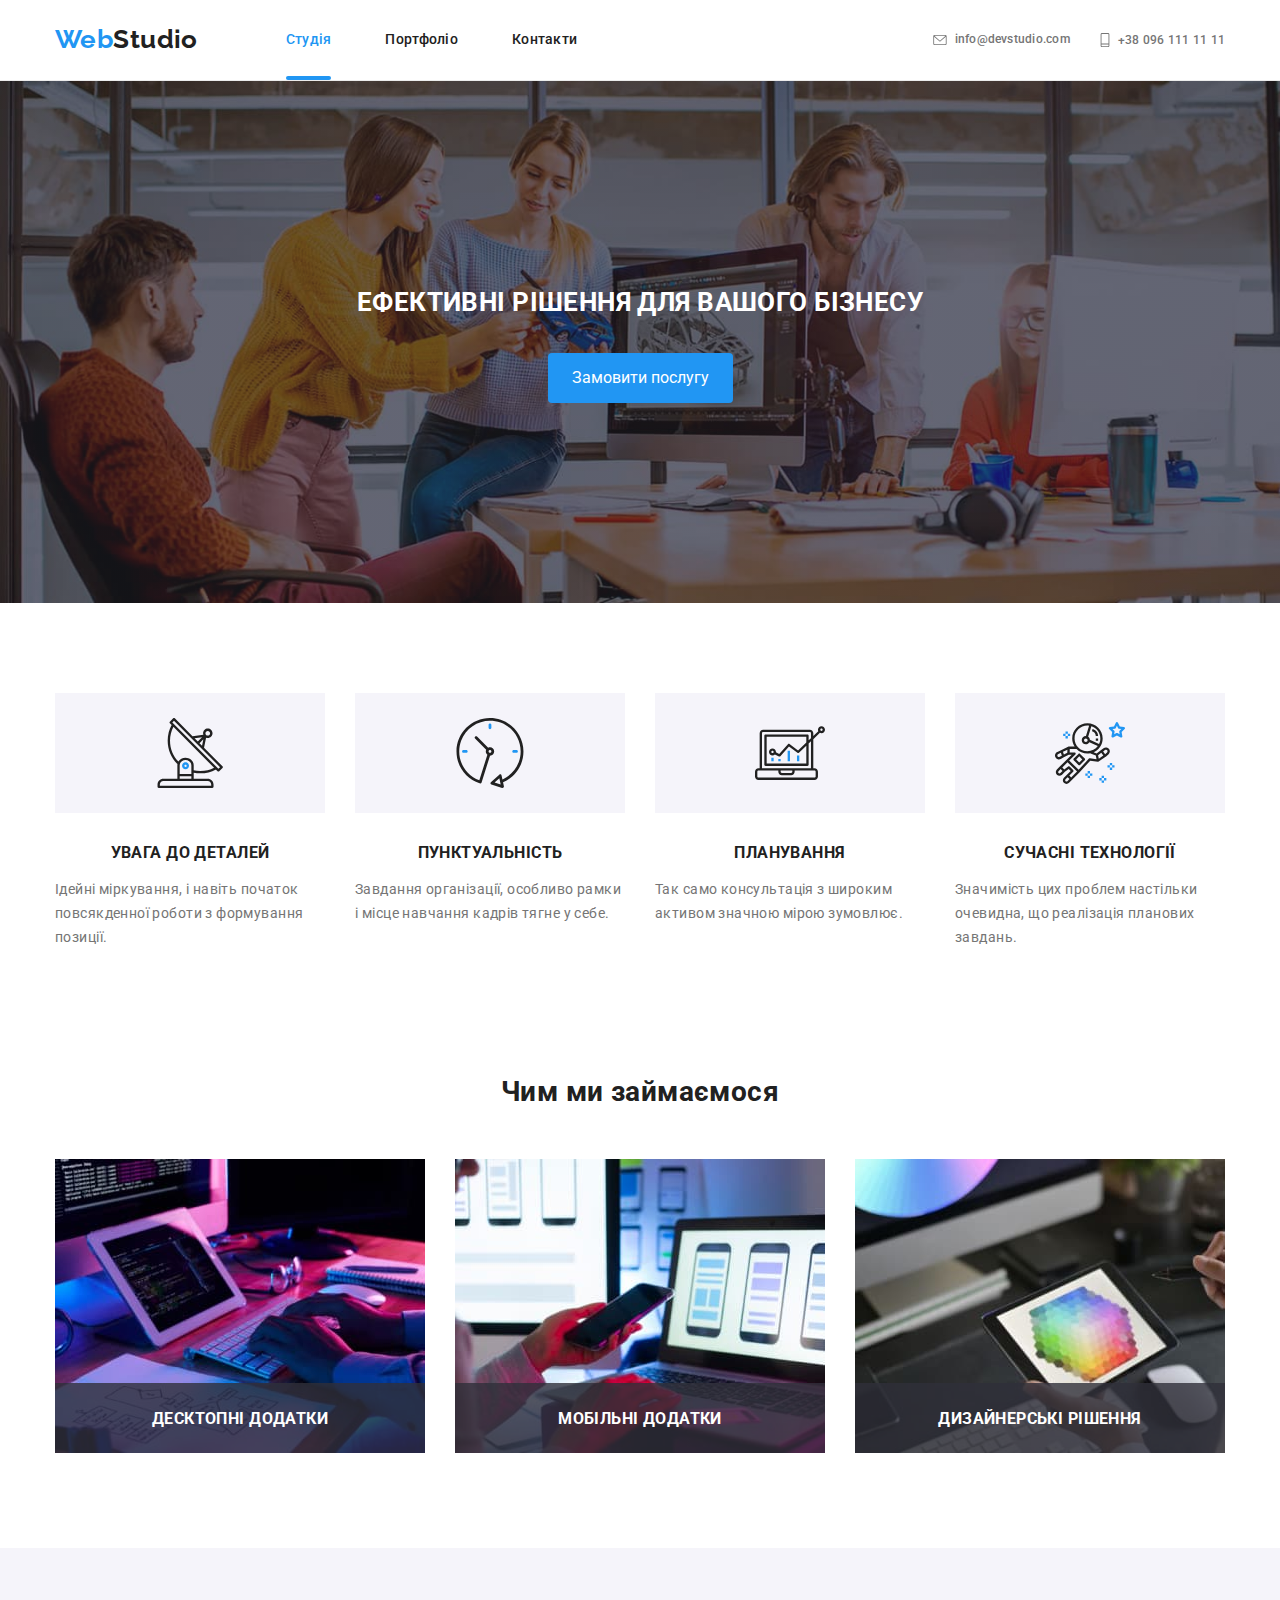
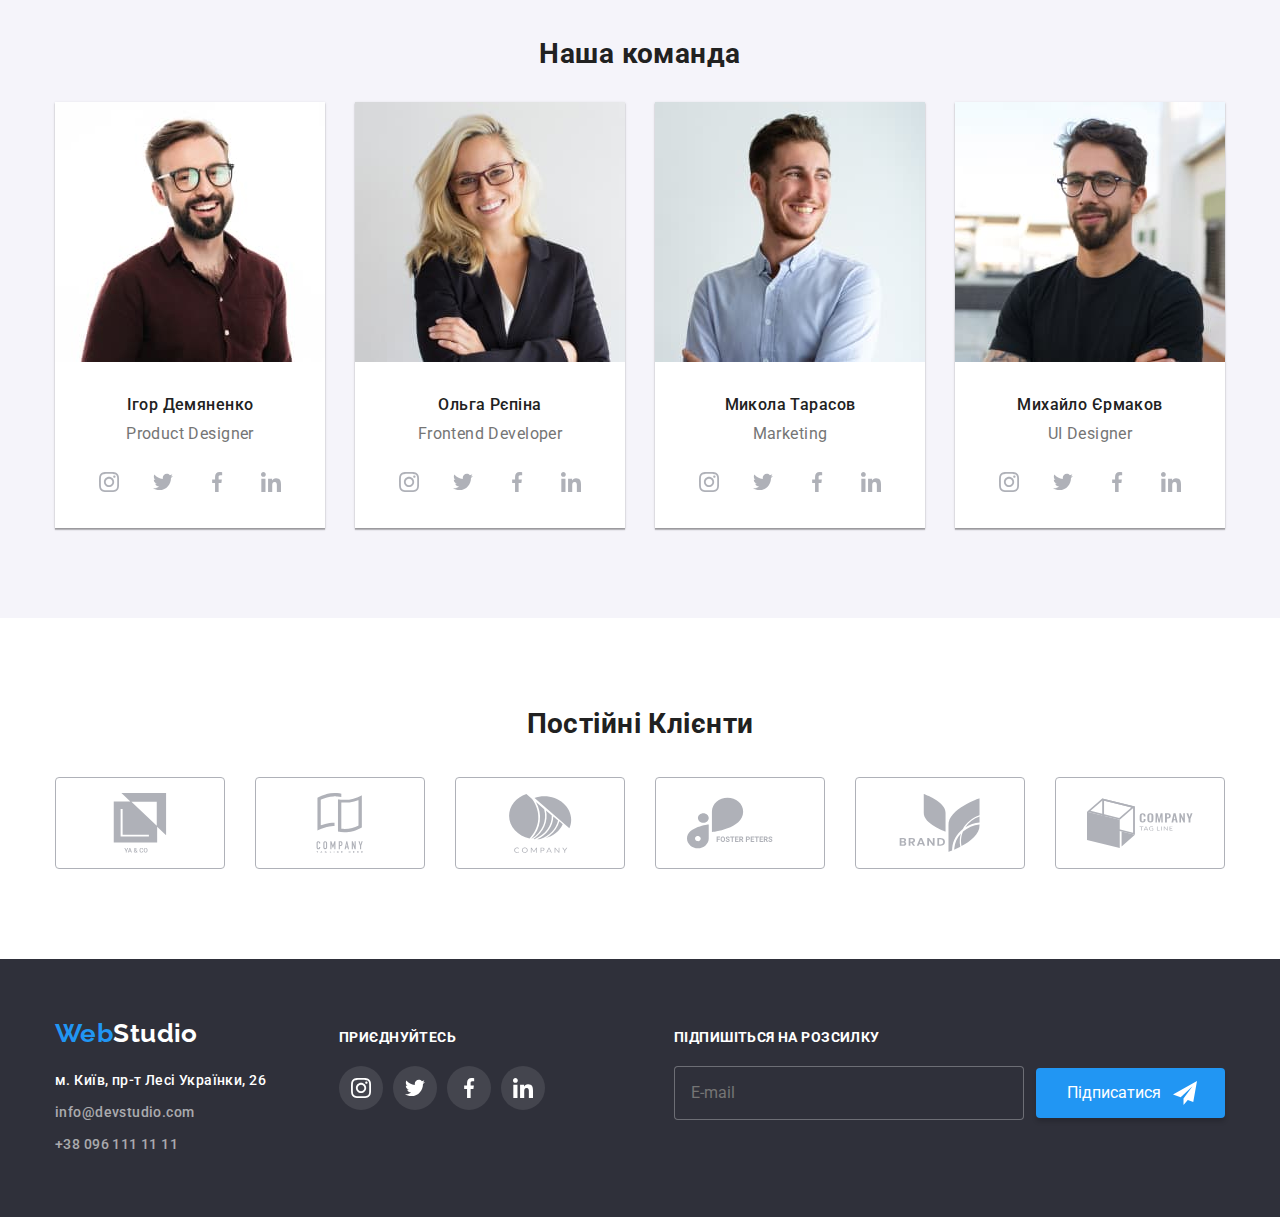
==== commit 5c67f837: "precheck homework" ====
--- a/index.html
+++ b/index.html
@@ -154,8 +154,16 @@
             <ul class="worksphere-list">
                 <li class="worksphere-list__item">
                     <div class="worksphere-list__thumb">
-                        <img src="./image/desktop.jpg" alt="desktop solution" class="worksphere-list__image"
-                            width="370">
+                        <img 
+                            srcset="
+                                ./image/desktop/studio/img1-desktop.jpg 1x, 
+                                ./image/desktop/studio/img1-desktop@2x.jpg 2x
+                            "
+
+                            src="./image/desktop/studio/img1-desktop.jpg" 
+                            alt="desktop solution" class="worksphere-list__image" 
+                            width="370"
+                            >
                         <div class="worksphere-list__text-container">
                             <h3 class="worksphere-list__heading">Десктопні додатки</h3>
                         </div>
@@ -163,7 +171,15 @@
                 </li>
                 <li class="worksphere-list__item">
                     <div class="worksphere-list__thumb">
-                        <img src="./image/tablet.jpg" alt="tablet solution" class="worksphere-list__image" width="370">
+                        <img 
+                            srcset="
+                                ./image/desktop/studio/img2-desktop.jpg 1x, 
+                                ./image/desktop/studio/img2-desktop@2x.jpg 2x
+                            "
+                            src="./image/desktop/studio/img2-desktop.jpg" 
+                            alt="desktop solution" class="worksphere-list__image" 
+                            width="370"
+                            >
                         <div class="worksphere-list__text-container">
                             <h3 class="worksphere-list__heading">Мобільні додатки</h3>
                         </div>
@@ -171,8 +187,16 @@
                 </li>
                 <li class="worksphere-list__item">
                     <div class="worksphere-list__thumb">
-                        <img src="./image/smartphone.jpg" alt="smartphone solution" class="worksphere-list__image"
-                            width="370">
+                        <img 
+                            srcset="
+                                ./image/desktop/studio/img3-desktop.jpg 1x, 
+                                ./image/desktop/studio/img3-desktop@2x.jpg 2x
+                            "
+
+                            src="./image/desktop/studio/img3-desktop.jpg" 
+                            alt="desktop solution" class="worksphere-list__image" 
+                            width="370"
+                            >
                         <div class="worksphere-list__text-container">
                             <h3 class="worksphere-list__heading">Дизайнерські рішення</h3>
                         </div>
@@ -186,8 +210,19 @@
             <h2 class="team-section__heading">Наша команда</h2>
             <ul class="teammate-list">
                 <li class="teammate-list__item">
-                    <img src="./image/demjanenko.jpg" alt="Ігор Демяненко" class="teammate-list__image" width="450"
-                        height="460">
+                    <picture>
+                        <source srcset="./image/mob/studio/ihordemianenko-mob.jpg 1x, ./image/mob/studio/ihordemianenko-mob@2x.jpg 2x"
+                            media="(max-width:767px)" />
+                        <source
+                            srcset="./image/tablet/studio/ihordemianenko-tablet.jpg 1x, ./image/tablet/studio/ihordemianenko-tablet@2x.jpg 2x"
+                            media="(max-width:1279px)" />
+                        <source
+                            srcset="./image/desktop/studio/ihordemianenko-desktop.jpg 1x, ./image/desktop/studio/ihordemianenko-desktop@2x.jpg 2x"
+                            media="(max-width:2968px)" />
+                    
+                        <img src="./image/mob/studio/ihordemianenko-mob.jpg" alt="Ігор Демяненко" class="teammate-list__image" width="450">
+                    </picture>
+                    
                     <div class="teammate-list__text-container">
                         <h3 class="teammate-list__teammate">Ігор Демяненко</h3>
                         <p class="teammate-list__position">Product Designer</p>
@@ -225,8 +260,18 @@
 
                 </li>
                 <li class="teammate-list__item">
-                    <img src="./image/repina.jpg" alt="Ольга Рєпіна" class="teammate-list__image" width="450"
-                        height="460">
+                    <picture>
+                        <source srcset="./image/mob/studio/olhariepina-mob.jpg 1x, ./image/mob/studio/olhariepina-mob@2x.jpg 2x"
+                            media="(max-width:767px)" />
+                        <source
+                            srcset="./image/tablet/studio/olhariepina-tablet.jpg 1x, ./image/tablet/studio/olhariepina-tablet@2x.jpg 2x"
+                            media="(max-width:1279px)" />
+                        <source
+                            srcset="./image/desktop/studio/olhariepina-desktop.jpg 1x, ./image/desktop/studio/olhariepina-desktop@2x.jpg 2x"
+                            media="(max-width:2968px)" />
+                    
+                        <img src="./image/mob/studio/olhariepina-mob.jpg" alt="Ольга Рєпіна" class="teammate-list__image" width="450">
+                    </picture>
                     <div class="teammate-list__text-container">
                         <h3 class="teammate-list__teammate">Ольга Рєпіна</h3>
                         <p class="teammate-list__position">Frontend Developer</p>
@@ -264,8 +309,18 @@
 
                 </li>
                 <li class="teammate-list__item">
-                    <img src="./image/tarasov.jpg" alt="Микола Тарасов" class="teammate-list__image" width="450"
-                        height="460">
+                    <picture>
+                        <source srcset="./image/mob/studio/mykolatarasov-mob.jpg 1x, ./image/mob/studio/mykolatarasov-mob@2x.jpg 2x"
+                            media="(max-width:767px)" />
+                        <source
+                            srcset="./image/tablet/studio/mykolatarasov-tablet.jpg 1x, ./image/tablet/studio/mykolatarasov-tablet@2x.jpg 2x"
+                            media="(max-width:1279px)" />
+                        <source
+                            srcset="./image/desktop/studio/mykolatarasov-desktop.jpg 1x, ./image/desktop/studio/mykolatarasov-desktop@2x.jpg 2x"
+                            media="(max-width:2968px)" />
+                    
+                        <img src="./image/mob/studio/mykolatarasov-mob.jpg" alt="Микола Тарасов" class="teammate-list__image" width="450">
+                    </picture>
                     <div class="teammate-list__text-container">
                         <h3 class="teammate-list__teammate">Микола Тарасов</h3>
                         <p class="teammate-list__position">Marketing</p>
@@ -303,8 +358,18 @@
 
                 </li>
                 <li class="teammate-list__item">
-                    <img src="./image/yermakov.jpg" alt="Михайло Єрмаков" class="teammate-list__image" width="450"
-                        height="460">
+                    <picture>
+                        <source srcset="./image/mob/studio/mykhailoyermakov-mob.jpg 1x, ./image/mob/studio/mykhailoyermakov-mob@2x.jpg 2x"
+                            media="(max-width:767px)" />
+                        <source
+                            srcset="./image/tablet/studio/mykhailoyermakov-tablet.jpg 1x, ./image/tablet/studio/mykhailoyermakov-tablet@2x.jpg 2x"
+                            media="(max-width:1279px)" />
+                        <source
+                            srcset="./image/desktop/studio/mykhailoyermakov-desktop.jpg 1x, ./image/desktop/studio/mykhailoyermakov-desktop@2x.jpg 2x"
+                            media="(max-width:2968px)" />
+                    
+                        <img src="./image/mob/studio/mykhailoyermakov-mob.jpg" alt="Михайло Єрмаков" class="teammate-list__image" width="450">
+                    </picture>
                     <div class="teammate-list__text-container">
                         <h3 class="teammate-list__teammate">Михайло Єрмаков</h3>
                         <p class="teammate-list__position">UI Designer</p>
--- a/css/main.min.css
+++ b/css/main.min.css
@@ -1 +1 @@
-.visually-hidden{position:absolute;white-space:nowrap;width:1px;height:1px;overflow:hidden;border:0;padding:0;clip:rect(0 0 0 0);-webkit-clip-path:inset(50%);clip-path:inset(50%);margin:-1px}.clients-section__heading,.team-section__heading{font-weight:700;text-align:center;font-size:28px;line-height:1.17}html{box-sizing:border-box}*,*::after,*::before{box-sizing:inherit}body{position:relative;font-family:Roboto,sans-serif;font-size:14px;font-style:normal;font-weight:400;letter-spacing:.03em;color:#212121;background-color:#fff}h1,h2,h3,h4,h5,h6{margin:0;padding:0}ul{list-style:none;margin:0;padding:0}p{padding:0;margin:0}img{display:block;max-width:100%;height:auto}button{padding:0}.container{padding:0 15px;margin-left:auto;margin-right:auto;max-width:100%}@media only screen and (min-width: 480px){.container{max-width:480px}}@media only screen and (min-width: 768px){.container{max-width:768px}}@media only screen and (min-width: 1280px){.container{max-width:1200px}}.button{border-radius:4px;border:none;background-color:#2196f3;display:flex;align-items:center;justify-content:center;color:#fff;font-size:16px;line-height:1.88;letter-spacing:.06}.social-links{display:flex;align-items:center}.social-links--team{display:flex;align-items:center;justify-content:center}.social-links--footer{justify-content:center}.social-links__item{display:inline-block}.social-links__item:not(:last-child){margin-right:10px}.social-links__network{border-radius:50%;width:44px;height:44px;display:flex;justify-content:center;align-items:center;transition:background-color 250ms cubic-bezier(0.4, 0, 0.2, 1)}.social-links__network--team{fill:#afb1b8;transition:fill 250ms cubic-bezier(0.4, 0, 0.2, 1)}.social-links__network:hover,.social-links__network:focus{background-color:#2196f3}.social-links__network--team:hover,.social-links__network--team:focus{fill:#fff}.social-links__network--footer{background-color:rgba(255,255,255,.1);fill:#fff}.social-links__icon{color:currentColor}.backdrop{position:fixed;display:block;background-color:rgba(0,0,0,.2);opacity:1;top:0;left:0;bottom:0;right:0;transition:opacity 250ms cubic-bezier(0.4, 0, 0.2, 1)}.backdrop.is-hidden{opacity:0;pointer-events:none}.modal{max-width:450px;position:absolute;transform:translate(0, -50%) scale(1);top:50%;padding:40px;background-color:#fff;transition:top 2500ms cubic-bezier(0.4, 0, 0.2, 1),transform 2500ms cubic-bezier(0.4, 0, 0.2, 1)}@media screen and (min-width: 450px){.modal{position:absolute;top:50%;left:50%;right:50%;transform:translate(-50%, -50%) scale(1);transition:transform 250ms cubic-bezier(0.4, 0, 0.2, 1);width:450px}}.backdrop.is-hidden .modal{position:absolute;top:100%;transform:translate(0, 0),scale(1.2);transition:top 2500ms cubic-bezier(0.4, 0, 0.2, 1),transform 250ms cubic-bezier(0.4, 0, 0.2, 1)}@media screen and (min-width: 450px){.backdrop.is-hidden .modal{top:50%;left:50%;transform:scale(1.2) translate(-50%, 0);transition:transform 250ms cubic-bezier(0.4, 0, 0.2, 1)}}.modal-form__title{margin-bottom:12px;font-weight:700;text-align:center;font-size:20px;line-height:1,5px}.modal-form__label{font-size:12px;line-height:1.16;color:#757575}.modal-form__label--commentary{margin-bottom:20px}.modal-form__input{width:100%;padding-left:42px;padding-right:12px;padding-top:12px;padding-bottom:12px;border:1px solid rgba(33,33,33,.2);border-radius:4px;outline:none;transition:border-color 250ms cubic-bezier(0.4, 0, 0.2, 1)}.modal-form__input:focus{border-color:#2196f3}.modal-form__input:focus~.modal-form__icon{fill:#2196f3}.modal-form__input-container{position:relative;margin-top:4px;margin-bottom:10px;width:100%}.modal-form__icon{position:absolute;left:12px;top:11px;transition:fill 250ms cubic-bezier(0.4, 0, 0.2, 1)}.modal-form__commentary{margin-top:4px;padding:12px 16px;resize:none;width:100%;height:120px;border:1px solid rgba(33,33,33,.2);border-radius:4px;outline:none;transition:border-color 250ms cubic-bezier(0.4, 0, 0.2, 1)}.modal-form__commentary::-moz-placeholder{font-size:14px;line-height:1.17;letter-spacing:1%;color:rgba(117,117,117,.5)}.modal-form__commentary:-ms-input-placeholder{font-size:14px;line-height:1.17;letter-spacing:1%;color:rgba(117,117,117,.5)}.modal-form__commentary::placeholder{font-size:14px;line-height:1.17;letter-spacing:1%;color:rgba(117,117,117,.5)}.modal-form__commentary:focus{border-color:#2196f3}.modal-form__checkbox{position:relative;width:100%;margin-top:20px;margin-bottom:30px}.modal-form__fake-checkbox{pointer-events:none;position:absolute}.modal-form__fake-checkbox--checked{opacity:0;pointer-events:none;cursor:pointer}.modal-form__fake-checkbox--focus{opacity:0;pointer-events:none;cursor:pointer}.modal-form__checkbox-label{padding-left:24px;color:#757575;font-size:12px;line-height:1.18}.modal-form__true-checkbox:focus~.modal-form__fake-checkbox--focus{opacity:1}.modal-form__true-checkbox:focus~.modal-form__fake-checkbox--normal{opacity:0}.modal-form__true-checkbox:checked~.modal-form__fake-checkbox--checked{background-color:#2196f3;fill:#fff;opacity:1}.modal-form__true-checkbox:checked~.modal-form__fake-checkbox--focus{opacity:0}.modal-form__policy-link{color:#2196f3}.modal-form__send-button{padding:10px 52px;display:block;margin-left:auto;margin-right:auto;transition:background-color 250ms cubic-bezier(0.4, 0, 0.2, 1)}.modal-form__send-button:hover{background-color:#188ce8}.modal-form__close-button{position:absolute;top:14px;right:20px;display:flex;align-items:center;justify-content:center;width:30px;height:30px;background-color:#fff;border:1px solid rgba(0,0,0,.1);border-radius:50%;transition:fill 250ms cubic-bezier(0.4, 0, 0.2, 1)}.modal-form__close-button:focus,.modal-form__close-button:hover{fill:#2196f3}.logo{color:#2196f3;font-family:Raleway,sans-serif;text-decoration:none;font-weight:700;font-size:26px;line-height:1.15}.logo--footer{margin-bottom:20px}.logo__part{color:#212121}.logo__part--footer{color:#fff}.hero-section{padding:118px 0;background-color:#c4c4c4}@media only screen and (min-width: 1280px){.hero-section{padding:200px 0}}.hero-section__heading{text-align:center;text-transform:uppercase;margin-bottom:30px;font-size:26px;line-height:1.62;color:#fff}.hero-section__button{display:block;padding:10px 24px;margin-right:auto;margin-left:auto;transition:background-color 250ms cubic-bezier(0.4, 0, 0.2, 1)}.hero-section__button:focus,.hero-section__button:hover{background-color:#188ce8}.feature-section{padding:60px 0}@media only screen and (min-width: 768px){.feature-list{display:flex;flex-wrap:wrap;-moz-column-gap:30px;column-gap:30px}}@media only screen and (min-width: 1280px){.feature-list{flex-wrap:nowrap}}@media only screen and (min-width: 768px){.feature-list__item{width:calc(50% - 15px)}}.feature-list__thumb{display:flex;align-items:center;justify-content:center;background-color:#f5f4fa;padding:25px 0}.feature-list__text-container{padding:30px 0 36px 0}.feature-list__heading{text-align:center;text-transform:uppercase;margin-bottom:16px;font-weight:700;line-height:1.16}.feature-list__description{color:#757575;line-height:1.71}.worksphere-section{display:none}@media only screen and (min-width: 1280px){.worksphere-section{display:block}}@media only screen and (min-width: 1280px){.worksphere-section{padding-bottom:95px}.worksphere-section__heading{font-weight:700;text-align:center;font-size:28px;line-height:1.17;padding-bottom:50px}.worksphere-list{display:flex;gap:30px}.worksphere-list__thumb{position:relative;width:100%;height:100%}.worksphere-list__text-container{position:absolute;bottom:0;left:0;padding-top:27px;padding-bottom:27px;width:100%;height:70px;background-color:rgba(47,48,58,.8)}.worksphere-list__heading{margin:0;text-align:center;color:#fff;text-transform:uppercase;font-weight:700;line-height:1.14}}.team-section{padding:60px 0;background-color:#f5f4fa}.team-section__heading{background-color:#f5f4fa;margin-bottom:32px}.teammate-list{background-color:#f5f4fa}@media only screen and (min-width: 768px){.teammate-list{display:flex;flex-wrap:wrap;gap:30px}}.teammate-list__item{background-color:#fff;box-shadow:0px 1px 3px rgba(0,0,0,.12),0px 1px 1px rgba(0,0,0,.14),0px 2px 1px rgba(0,0,0,.2)}@media only screen and (min-width: 768px){.teammate-list__item{width:calc(50% - 15px)}}@media only screen and (min-width: 1280px){.teammate-list__item{width:calc((100% - 90px)/4)}}.teammate-list__item:not(:last-child){margin-bottom:30px}@media only screen and (min-width: 768px){.teammate-list__item:not(:last-child){margin-bottom:0}}.teammate-list__image{margin-left:auto;margin-right:auto}.teammate-list__text-container{padding-top:33px;padding-bottom:24px}.teammate-list__teammate{font-weight:500;text-align:center;padding-bottom:10px;font-size:16px;line-height:1.19}.teammate-list__position{margin-bottom:17px;color:#757575;text-align:center;font-size:16px;line-height:1.19}.clients-section{padding:60px 0 65px 0}.clients-section__heading{margin-bottom:36px}.clients-list{display:flex;gap:30px;flex-wrap:wrap;width:100%}.clients-list__items{width:calc(50% - 15px)}@media only screen and (min-width: 768px){.clients-list__items{width:calc((100% - 60px)/3)}}@media only screen and (min-width: 1280px){.clients-list__items{width:calc((100% - 150px)/6)}}.clients-list__client-link{height:92px;border:1px solid #afb1b8;border-radius:4px;fill:#afb1b8;display:flex;align-items:center;justify-content:center;transition:border-color 250ms cubic-bezier(0.4, 0, 0.2, 1),fill 250ms cubic-bezier(0.4, 0, 0.2, 1)}.clients-list__client-link:hover,.clients-list__client-link:focus{border-color:#2196f3;fill:#2196f3}.clients-list__client-link__icon{color:currentColor}.works-section{padding:60px 0}@media only screen and (min-width: 1280px){.works-section{padding:90px 0}}.filter-list{display:flex;text-align:center;justify-content:center;flex-wrap:wrap;margin-bottom:40px}.filter-list__item{margin-bottom:15px}.filter-list__item:not(:last-child){margin-right:8px}.filter-list__filter-button{padding:6px 22px;display:block;background-color:#f5f4fa;border:none;border-radius:4px;font-weight:500;font-size:16px;line-height:1.63;transition:color 250ms cubic-bezier(0.4, 0, 0.2, 1),background-color 250ms cubic-bezier(0.4, 0, 0.2, 1),box-shadow 250ms cubic-bezier(0.4, 0, 0.2, 1)}.filter-list__filter-button:hover,.filter-list__filter-button:focus{color:#fff;background-color:#2196f3;box-shadow:0px 3px 1px rgba(0,0,0,.1),0px 1px 2px rgba(0,0,0,.08),0px 2px 2px rgba(0,0,0,.12)}.works-list{display:flex;flex-direction:column;align-items:center;justify-content:center}@media only screen and (min-width: 768px){.works-list{gap:30px;flex-wrap:wrap;flex-direction:row;justify-content:start}}.works-list__item{height:440px;max-width:450px;outline:1px solid #eee;transition:box-shadow 250ms cubic-bezier(0.4, 0, 0.2, 1)}.works-list__item:not(:last-child){margin-bottom:30px}@media only screen and (min-width: 768px){.works-list__item:not(:last-child){margin-bottom:0}}.works-list__item:hover,.works-list__item:focus{box-shadow:0px 1px 1px rgba(0,0,0,.12),0px 4px 4px rgba(0,0,0,.06),1px 4px 6px rgba(0,0,0,.16)}@media only screen and (min-width: 768px){.works-list__item{width:calc(50% - 30px)}}@media only screen and (min-width: 1280px){.works-list__item{width:calc((100% - 60px)/3)}}.works-list__link{text-decoration:none;color:#212121}.works-list__link:hover .works-list__meta,.works-list__link:focus .works-list__meta{transform:translateY(0)}.works-list__img{width:450px}.works-list__text-container{padding:20px 24px}.works-list__name{font-weight:700;font-size:18px;line-height:2;letter-spacing:.06em}.works-list__filter{color:#757575;font-weight:400;font-size:16px;line-height:1.87}.works-list__thumb{position:relative;overflow:hidden}.works-list__meta{position:absolute;top:0;left:0;transform:translateY(100%);background-color:rgba(33,150,243,.9);width:100%;height:100%;padding:77px 24px;color:#fff;font-weight:400;font-size:18px;line-height:1.51;transition:transform 250ms cubic-bezier(0.4, 0, 0.2, 1)}header{padding:16px 0;border-bottom:1px solid #ececec}@media only screen and (min-width: 768px){header{padding:21px 0}}@media only screen and (min-width: 1280px){header{padding:25px 0}}.header__container{position:relative;display:flex;justify-content:space-between}.menu{width:100%;background-color:#fff;position:absolute;top:-16px;left:0;pointer-events:none;display:none;padding:48px 40px}@media only screen and (min-width: 768px){.menu{position:static;display:flex;align-items:center;padding:0;pointer-events:all}}.menu__open-button{background-color:#fff;border:none}@media only screen and (min-width: 768px){.menu__open-button{display:none}}.menu__close-button{position:absolute;top:21px;right:25px;background-color:#fff;border:none}@media only screen and (min-width: 768px){.menu__close-button{display:none}}.menu.is-open{display:block;z-index:1;pointer-events:all}.footer{background-color:#2f303a;padding:60px 0}@media only screen and (min-width: 1280px){.footer__container{display:flex;align-items:baseline}}.footer__tablet-container{display:flex;flex-direction:column;width:100%;margin-bottom:60px}@media only screen and (min-width: 768px){.footer__tablet-container{flex-direction:row;justify-content:space-around}}@media only screen and (min-width: 1280px){.footer__tablet-container{display:flex;align-items:baseline;margin-bottom:0;margin-right:93px;justify-content:flex-start}}.footer__address-container{display:flex;justify-content:center;align-items:center;flex-direction:column;margin-bottom:60px}@media only screen and (min-width: 768px){.footer__address-container{margin-bottom:0}}@media only screen and (min-width: 1280px){.footer__address-container{display:flex;align-items:baseline;margin-right:73px}}@media only screen and (min-width: 1280px){.footer__socials{display:flex;align-items:baseline;justify-content:flex-start;flex-direction:column}}.footer__social-label{color:#fff;font-weight:700;text-transform:uppercase;line-height:1.14;margin-bottom:20px;text-align:center}.address-list__item{display:flex;align-items:center;justify-content:center}@media only screen and (min-width: 1280px){.address-list__item{justify-content:flex-start}}.address-list__item:not(:last-child){margin-bottom:8px}.address-list__link{color:rgba(255,255,255,.6);text-decoration:none;font-weight:500;font-style:normal;line-height:1.71}.address-list__link--white{color:#fff}.site-nav{display:flex;align-items:center;justify-content:space-between;width:100%}.nav-list{margin-bottom:270px}@media only screen and (min-width: 768px){.nav-list{display:flex;align-items:center;margin-bottom:0;margin-right:78px;margin-left:88px}}@media only screen and (min-width: 1280px){.nav-list{margin-right:auto}}.nav-list__item:not(:last-child){margin-bottom:32px}@media only screen and (min-width: 768px){.nav-list__item:not(:last-child){margin-bottom:0;margin-right:54px}}.nav-list__link{text-decoration:none;color:#212121;font-weight:500;font-size:40px;line-height:1.18}@media only screen and (min-width: 768px){.nav-list__link{font-weight:500;font-size:14px;line-height:1.14;letter-spacing:.02em}}@media only screen and (min-width: 1280px){.nav-list__link:hover{color:#2196f3}}.nav-list__link--current{color:#2196f3}@media only screen and (min-width: 768px){.nav-list__link--current{position:relative}.nav-list__link--current::after{content:"";position:absolute;left:0px;bottom:-33px;height:4px;width:100%;background-color:#2196f3;border-radius:4px}}@media only screen and (min-width: 1280px){.nav-list__link--current::after{bottom:-33px}}.nav-contacts{display:flex;flex-direction:column-reverse;margin-bottom:64px}@media only screen and (min-width: 768px){.nav-contacts{flex-direction:column;margin-bottom:0}}@media only screen and (min-width: 1280px){.nav-contacts{flex-direction:row}}.nav-contacts__item:not(:first-child){margin-bottom:32px}@media only screen and (min-width: 768px){.nav-contacts__item:not(:first-child){margin-bottom:0}}@media only screen and (min-width: 1280px){.nav-contacts__item:not(:first-child){margin-left:30px}}.nav-contacts__contact-link{text-decoration:none;color:#212121}@media only screen and (min-width: 768px){.nav-contacts__contact-link{display:flex;align-items:center}}.nav-contacts__contact-link--mail{color:#757575;font-weight:500;font-size:24px;line-height:1.12;letter-spacing:.02em}@media only screen and (min-width: 768px){.nav-contacts__contact-link--mail{font-weight:500;font-size:12px;line-height:1,18;margin-bottom:10px}}@media only screen and (min-width: 1280px){.nav-contacts__contact-link--mail{margin-bottom:0}}.nav-contacts__contact-link--tel{color:#2196f3;font-weight:500;font-size:34px;line-height:1.18}@media only screen and (min-width: 768px){.nav-contacts__contact-link--tel{color:#757575;font-weight:500;font-size:12px;line-height:1,18;letter-spacing:.02em}}@media only screen and (min-width: 768px){.nav-contacts__contact-link:hover,.nav-contacts__contact-link:focus{color:#2196f3}}.nav-contacts__icon{fill:currentColor;margin-right:8px;display:none}@media only screen and (min-width: 768px){.nav-contacts__icon{display:inline-block;fill:currentColor}}.contact-networks{display:flex;flex-wrap:wrap}.contact-networks__item{padding-right:10px}.contact-networks__item:not(:last-child)::after{padding-right:1px;width:1px;height:100%;content:"";background-color:rgba(33,33,33,.2);width:1px;height:100%}.contact-networks__social-link{color:#2196f3;margin-right:10px;text-decoration:none;font-weight:500;font-size:18px;line-height:1.22;letter-spacing:2%}@media only screen and (min-width: 768px){.contact-networks{display:none}}.form__container{width:100%}@media only screen and (min-width: 1280px){.form__container{display:flex;flex-direction:column}}.form__title{color:#fff;font-weight:700;line-height:1.17;text-transform:uppercase;margin-bottom:20px;text-align:center}@media only screen and (min-width: 1280px){.form__title{text-align:start}}.footer-form{display:flex;align-items:center;justify-content:center;flex-direction:column}@media only screen and (min-width: 1280px){.footer-form{justify-content:flex-start;flex-direction:row}}.footer-form__input{width:100%;padding:16px;margin-bottom:20px;background-color:#2f303a;border:1px solid rgba(255,255,255,.3);border-radius:4px;font-size:16px;line-height:1.26}@media only screen and (min-width: 768px){.footer-form__input{width:450px}}@media only screen and (min-width: 1280px){.footer-form__input{margin-bottom:0;width:350px}}.footer-form__submit{padding:10px 28px 10px 31px;box-shadow:0px 4px 4px rgba(0,0,0,.15)}@media only screen and (min-width: 1280px){.footer-form__submit{margin-left:12px}}.footer-form__icon{margin-left:12px}/*# sourceMappingURL=main.min.css.map */+.visually-hidden{position:absolute;white-space:nowrap;width:1px;height:1px;overflow:hidden;border:0;padding:0;clip:rect(0 0 0 0);-webkit-clip-path:inset(50%);clip-path:inset(50%);margin:-1px}.clients-section__heading,.team-section__heading{font-weight:700;text-align:center;font-size:28px;line-height:1.17}html{box-sizing:border-box}*,*::after,*::before{box-sizing:inherit}body{position:relative;font-family:Roboto,sans-serif;font-size:14px;font-style:normal;font-weight:400;letter-spacing:.03em;color:#212121;background-color:#fff}h1,h2,h3,h4,h5,h6{margin:0;padding:0}ul{list-style:none;margin:0;padding:0}p{padding:0;margin:0}img{display:block;max-width:100%;height:auto}button{padding:0}.container{padding:0 15px;margin-left:auto;margin-right:auto;max-width:100%}@media only screen and (min-width: 480px){.container{max-width:480px}}@media only screen and (min-width: 768px){.container{max-width:768px}}@media only screen and (min-width: 1280px){.container{max-width:1200px}}.button{border-radius:4px;border:none;background-color:#2196f3;display:flex;align-items:center;justify-content:center;color:#fff;font-size:16px;line-height:1.88;letter-spacing:.06}.social-links{display:flex;align-items:center}.social-links--team{display:flex;align-items:center;justify-content:center}.social-links--footer{justify-content:center}.social-links__item{display:inline-block}.social-links__item:not(:last-child){margin-right:10px}.social-links__network{border-radius:50%;width:44px;height:44px;display:flex;justify-content:center;align-items:center;transition:background-color 250ms cubic-bezier(0.4, 0, 0.2, 1)}.social-links__network--team{fill:#afb1b8;transition:fill 250ms cubic-bezier(0.4, 0, 0.2, 1)}.social-links__network:hover,.social-links__network:focus{background-color:#2196f3}.social-links__network--team:hover,.social-links__network--team:focus{fill:#fff}.social-links__network--footer{background-color:rgba(255,255,255,.1);fill:#fff}.social-links__icon{color:currentColor}.backdrop{position:fixed;display:block;background-color:rgba(0,0,0,.2);opacity:1;top:0;left:0;bottom:0;right:0;transition:opacity 250ms cubic-bezier(0.4, 0, 0.2, 1)}.backdrop.is-hidden{opacity:0;pointer-events:none}.modal{max-width:450px;position:absolute;transform:translate(0, -50%) scale(1);top:50%;padding:40px;background-color:#fff;transition:top 250ms cubic-bezier(0.4, 0, 0.2, 1)}@media screen and (min-width: 450px){.modal{position:absolute;top:50%;left:50%;right:50%;transform:translate(-50%, -50%) scale(1);transition:transform 250ms cubic-bezier(0.4, 0, 0.2, 1);width:450px}}@media only screen and (min-width: 1280px){.modal{width:528px}}.backdrop.is-hidden .modal{position:absolute;top:100%;transform:translate(0, 0),scale(1.2);transition:top 250ms cubic-bezier(0.4, 0, 0.2, 1),transform 250ms cubic-bezier(0.4, 0, 0.2, 1)}@media screen and (min-width: 450px){.backdrop.is-hidden .modal{top:50%;left:50%;transform:scale(1.2) translate(-50%, 0);transition:transform 250ms cubic-bezier(0.4, 0, 0.2, 1)}}.modal-form__title{margin-bottom:12px;font-weight:700;text-align:center;font-size:20px;line-height:1,5px}.modal-form__label{font-size:12px;line-height:1.16;color:#757575}.modal-form__label--commentary{margin-bottom:20px}.modal-form__input{width:100%;padding-left:42px;padding-right:12px;padding-top:12px;padding-bottom:12px;border:1px solid rgba(33,33,33,.2);border-radius:4px;outline:none;transition:border-color 250ms cubic-bezier(0.4, 0, 0.2, 1)}.modal-form__input:focus{border-color:#2196f3}.modal-form__input:focus~.modal-form__icon{fill:#2196f3}.modal-form__input-container{position:relative;margin-top:4px;margin-bottom:10px;width:100%}.modal-form__icon{position:absolute;left:12px;top:11px;transition:fill 250ms cubic-bezier(0.4, 0, 0.2, 1)}.modal-form__commentary{margin-top:4px;padding:12px 16px;resize:none;width:100%;height:120px;border:1px solid rgba(33,33,33,.2);border-radius:4px;outline:none;transition:border-color 250ms cubic-bezier(0.4, 0, 0.2, 1)}.modal-form__commentary::-moz-placeholder{font-size:14px;line-height:1.17;letter-spacing:1%;color:rgba(117,117,117,.5)}.modal-form__commentary:-ms-input-placeholder{font-size:14px;line-height:1.17;letter-spacing:1%;color:rgba(117,117,117,.5)}.modal-form__commentary::placeholder{font-size:14px;line-height:1.17;letter-spacing:1%;color:rgba(117,117,117,.5)}.modal-form__commentary:focus{border-color:#2196f3}.modal-form__checkbox{position:relative;width:100%;margin-top:20px;margin-bottom:30px}.modal-form__fake-checkbox{pointer-events:none;position:absolute}.modal-form__fake-checkbox--checked{opacity:0;pointer-events:none;cursor:pointer}.modal-form__fake-checkbox--focus{opacity:0;pointer-events:none;cursor:pointer}.modal-form__checkbox-label{padding-left:24px;color:#757575;font-size:12px;line-height:1.18}.modal-form__true-checkbox:focus~.modal-form__fake-checkbox--focus{opacity:1}.modal-form__true-checkbox:focus~.modal-form__fake-checkbox--normal{opacity:0}.modal-form__true-checkbox:checked~.modal-form__fake-checkbox--checked{background-color:#2196f3;fill:#fff;opacity:1}.modal-form__true-checkbox:checked~.modal-form__fake-checkbox--focus{opacity:0}.modal-form__policy-link{color:#2196f3}.modal-form__send-button{padding:10px 52px;display:block;margin-left:auto;margin-right:auto;transition:background-color 250ms cubic-bezier(0.4, 0, 0.2, 1)}.modal-form__send-button:hover{background-color:#188ce8}.modal-form__close-button{position:absolute;top:14px;right:20px;display:flex;align-items:center;justify-content:center;width:30px;height:30px;background-color:#fff;border:1px solid rgba(0,0,0,.1);border-radius:50%;transition:fill 250ms cubic-bezier(0.4, 0, 0.2, 1)}.modal-form__close-button:focus,.modal-form__close-button:hover{fill:#2196f3}.logo{color:#2196f3;font-family:Raleway,sans-serif;text-decoration:none;font-weight:700;font-size:26px;line-height:1.15}.logo--footer{margin-bottom:20px}.logo__part{color:#212121}.logo__part--footer{color:#fff}.hero-section{padding:118px 0;background-color:#c4c4c4;background-image:linear-gradient(rgba(47, 48, 58, 0.4), rgba(47, 48, 58, 0.4)),url(../../../image/mob/studio/hero-mob.jpg);background-size:cover;background-repeat:no-repeat}@media screen and (min-device-pixel-ratio: 2),screen and (-webkit-min-device-pixel-ratio: 2),screen and (min-resolution: 192dpi),screen and (min-resolution: 2dppx){.hero-section{background-image:linear-gradient(rgba(47, 48, 58, 0.4), rgba(47, 48, 58, 0.4)),url(../../../image/mob/studio/hero-mob@2x.jpg)}}@media only screen and (min-width: 768px)and (max-width: 1279px){.hero-section{background-image:linear-gradient(rgba(47, 48, 58, 0.4), rgba(47, 48, 58, 0.4)),url(../../../image/tablet/studio/hero-tablet.jpg)}}@media only screen and (min-width: 768px)and (max-width: 1279px)and (min-device-pixel-ratio: 2),only screen and (min-width: 768px)and (max-width: 1279px)and (-webkit-min-device-pixel-ratio: 2),only screen and (min-width: 768px)and (max-width: 1279px)and (min-resolution: 192dpi),only screen and (min-width: 768px)and (max-width: 1279px)and (min-resolution: 2dppx){.hero-section{background-image:linear-gradient(rgba(47, 48, 58, 0.4), rgba(47, 48, 58, 0.4)),url(../../../image/tablet/studio/hero-tablet@2x.jpg)}}@media only screen and (min-width: 1280px){.hero-section{padding:200px 0;background-image:linear-gradient(rgba(47, 48, 58, 0.4), rgba(47, 48, 58, 0.4)),url(../../../image/desktop/studio/hero-desktop.jpg)}}@media only screen and (min-width: 1280px)and (min-device-pixel-ratio: 2),only screen and (min-width: 1280px)and (-webkit-min-device-pixel-ratio: 2),only screen and (min-width: 1280px)and (min-resolution: 192dpi),only screen and (min-width: 1280px)and (min-resolution: 2dppx){.hero-section{background-image:linear-gradient(rgba(47, 48, 58, 0.4), rgba(47, 48, 58, 0.4)),url(../../../image/desktop/studio/hero-desktop@2x.jpg)}}.hero-section__heading{text-align:center;text-transform:uppercase;margin-bottom:30px;font-size:26px;line-height:1.62;color:#fff}.hero-section__button{display:block;padding:10px 24px;margin-right:auto;margin-left:auto;transition:background-color 250ms cubic-bezier(0.4, 0, 0.2, 1)}.hero-section__button:focus,.hero-section__button:hover{background-color:#188ce8}.feature-section{padding:60px 0}@media only screen and (min-width: 1280px){.feature-section{padding:90px 0}}@media only screen and (min-width: 768px){.feature-list{display:flex;flex-wrap:wrap;-moz-column-gap:30px;column-gap:30px}}@media only screen and (min-width: 1280px){.feature-list{flex-wrap:nowrap}}@media only screen and (min-width: 768px){.feature-list__item{width:calc(50% - 15px)}}.feature-list__thumb{display:flex;align-items:center;justify-content:center;background-color:#f5f4fa;padding:25px 0}.feature-list__text-container{padding:30px 0 36px 0}.feature-list__heading{text-align:center;text-transform:uppercase;margin-bottom:16px;font-weight:700;line-height:1.16}.feature-list__description{color:#757575;line-height:1.71}.worksphere-section{display:none}@media only screen and (min-width: 1280px){.worksphere-section{display:block;padding-bottom:95px}}@media only screen and (min-width: 1280px){.worksphere-section__heading{font-weight:700;text-align:center;font-size:28px;line-height:1.17;padding-bottom:50px}.worksphere-list{display:flex;gap:30px}.worksphere-list__thumb{position:relative;width:100%;height:100%}.worksphere-list__text-container{position:absolute;bottom:0;left:0;padding-top:27px;padding-bottom:27px;width:100%;height:70px;background-color:rgba(47,48,58,.8)}.worksphere-list__heading{margin:0;text-align:center;color:#fff;text-transform:uppercase;font-weight:700;line-height:1.14}}.team-section{padding:60px 0;background-color:#f5f4fa}@media only screen and (min-width: 1280px){.team-section{padding:90px 0}}.team-section__heading{background-color:#f5f4fa;margin-bottom:32px}.teammate-list{background-color:#f5f4fa}@media only screen and (min-width: 768px){.teammate-list{display:flex;flex-wrap:wrap;gap:30px}}.teammate-list__item{background-color:#fff;box-shadow:0px 1px 3px rgba(0,0,0,.12),0px 1px 1px rgba(0,0,0,.14),0px 2px 1px rgba(0,0,0,.2)}@media only screen and (min-width: 768px){.teammate-list__item{width:calc(50% - 15px)}}@media only screen and (min-width: 1280px){.teammate-list__item{width:calc((100% - 90px)/4)}}.teammate-list__item:not(:last-child){margin-bottom:30px}@media only screen and (min-width: 768px){.teammate-list__item:not(:last-child){margin-bottom:0}}.teammate-list__image{margin-left:auto;margin-right:auto}.teammate-list__text-container{padding-top:33px;padding-bottom:24px}.teammate-list__teammate{font-weight:500;text-align:center;padding-bottom:10px;font-size:16px;line-height:1.19}.teammate-list__position{margin-bottom:17px;color:#757575;text-align:center;font-size:16px;line-height:1.19}.clients-section{padding:60px 0 65px 0}.clients-section__heading{margin-bottom:36px}@media only screen and (min-width: 1280px){.clients-section{padding:90px 0}}.clients-list{display:flex;gap:30px;flex-wrap:wrap;width:100%}.clients-list__items{width:calc(50% - 15px)}@media only screen and (min-width: 768px){.clients-list__items{width:calc((100% - 60px)/3)}}@media only screen and (min-width: 1280px){.clients-list__items{width:calc((100% - 150px)/6)}}.clients-list__client-link{height:92px;border:1px solid #afb1b8;border-radius:4px;fill:#afb1b8;display:flex;align-items:center;justify-content:center;transition:border-color 250ms cubic-bezier(0.4, 0, 0.2, 1),fill 250ms cubic-bezier(0.4, 0, 0.2, 1)}.clients-list__client-link:hover,.clients-list__client-link:focus{border-color:#2196f3;fill:#2196f3}.clients-list__client-link__icon{color:currentColor}.works-section{padding:60px 0}@media only screen and (min-width: 1280px){.works-section{padding:90px 0}}.filter-list{display:flex;text-align:center;justify-content:center;flex-wrap:wrap;margin-bottom:40px}.filter-list__item{margin-bottom:15px}.filter-list__item:not(:last-child){margin-right:8px}.filter-list__filter-button{padding:6px 22px;display:block;background-color:#f5f4fa;border:none;border-radius:4px;font-weight:500;font-size:16px;line-height:1.63;transition:color 250ms cubic-bezier(0.4, 0, 0.2, 1),background-color 250ms cubic-bezier(0.4, 0, 0.2, 1),box-shadow 250ms cubic-bezier(0.4, 0, 0.2, 1)}.filter-list__filter-button:hover,.filter-list__filter-button:focus{color:#fff;background-color:#2196f3;box-shadow:0px 3px 1px rgba(0,0,0,.1),0px 1px 2px rgba(0,0,0,.08),0px 2px 2px rgba(0,0,0,.12)}.works-list{display:flex;flex-direction:column;align-items:center;justify-content:center}@media only screen and (min-width: 768px){.works-list{gap:30px;flex-wrap:wrap;flex-direction:row;justify-content:start}}.works-list__item{height:440px;max-width:450px;outline:1px solid #eee;transition:box-shadow 250ms cubic-bezier(0.4, 0, 0.2, 1)}.works-list__item:not(:last-child){margin-bottom:30px}@media only screen and (min-width: 768px){.works-list__item:not(:last-child){margin-bottom:0}}.works-list__item:hover,.works-list__item:focus{box-shadow:0px 1px 1px rgba(0,0,0,.12),0px 4px 4px rgba(0,0,0,.06),1px 4px 6px rgba(0,0,0,.16)}@media only screen and (min-width: 768px){.works-list__item{width:calc(50% - 30px)}}@media only screen and (min-width: 1280px){.works-list__item{width:calc((100% - 60px)/3)}}.works-list__link{text-decoration:none;color:#212121}.works-list__link:hover .works-list__meta,.works-list__link:focus .works-list__meta{transform:translateY(0)}.works-list__img{width:450px}.works-list__text-container{padding:20px 24px}.works-list__name{font-weight:700;font-size:18px;line-height:2;letter-spacing:.06em}.works-list__filter{color:#757575;font-weight:400;font-size:16px;line-height:1.87}.works-list__thumb{position:relative;overflow:hidden}.works-list__meta{position:absolute;top:0;left:0;transform:translateY(100%);background-color:rgba(33,150,243,.9);width:100%;height:100%;padding:77px 24px;color:#fff;font-weight:400;font-size:18px;line-height:1.51;transition:transform 250ms cubic-bezier(0.4, 0, 0.2, 1)}header{padding:16px 0;border-bottom:1px solid #ececec}@media only screen and (min-width: 768px){header{padding:21px 0}}@media only screen and (min-width: 1280px){header{padding:25px 0}}.header__container{position:relative;display:flex;justify-content:space-between}.menu{width:100%;background-color:#fff;position:absolute;top:-16px;left:0;pointer-events:none;display:none;padding:48px 40px}@media only screen and (min-width: 768px){.menu{position:static;display:flex;align-items:center;padding:0;pointer-events:all}}.menu__open-button{background-color:#fff;border:none}@media only screen and (min-width: 768px){.menu__open-button{display:none}}.menu__close-button{position:absolute;top:21px;right:25px;background-color:#fff;border:none}@media only screen and (min-width: 768px){.menu__close-button{display:none}}.menu.is-open{display:block;z-index:1;pointer-events:all}.footer{background-color:#2f303a;padding:60px 0}@media only screen and (min-width: 1280px){.footer__container{display:flex;align-items:baseline}}.footer__tablet-container{display:flex;flex-direction:column;width:100%;margin-bottom:60px}@media only screen and (min-width: 768px){.footer__tablet-container{flex-direction:row;justify-content:space-around}}@media only screen and (min-width: 1280px){.footer__tablet-container{display:flex;align-items:baseline;margin-bottom:0;margin-right:93px;justify-content:flex-start}}.footer__address-container{display:flex;justify-content:center;align-items:center;flex-direction:column;margin-bottom:60px}@media only screen and (min-width: 768px){.footer__address-container{margin-bottom:0}}@media only screen and (min-width: 1280px){.footer__address-container{display:flex;align-items:baseline;margin-right:73px}}@media only screen and (min-width: 1280px){.footer__socials{display:flex;align-items:baseline;justify-content:flex-start;flex-direction:column}}.footer__social-label{color:#fff;font-weight:700;text-transform:uppercase;line-height:1.14;margin-bottom:20px;text-align:center}.address-list__item{display:flex;align-items:center;justify-content:center}@media only screen and (min-width: 1280px){.address-list__item{justify-content:flex-start}}.address-list__item:not(:last-child){margin-bottom:8px}.address-list__link{color:rgba(255,255,255,.6);text-decoration:none;font-weight:500;font-style:normal;line-height:1.71}.address-list__link--white{color:#fff}.site-nav{display:flex;align-items:center;justify-content:space-between;width:100%}.nav-list{margin-bottom:270px}@media only screen and (min-width: 768px){.nav-list{display:flex;align-items:center;margin-bottom:0;margin-right:78px;margin-left:88px}}@media only screen and (min-width: 1280px){.nav-list{margin-right:auto}}.nav-list__item:not(:last-child){margin-bottom:32px}@media only screen and (min-width: 768px){.nav-list__item:not(:last-child){margin-bottom:0;margin-right:54px}}.nav-list__link{text-decoration:none;color:#212121;font-weight:500;font-size:40px;line-height:1.18}@media only screen and (min-width: 768px){.nav-list__link{font-weight:500;font-size:14px;line-height:1.14;letter-spacing:.02em}}@media only screen and (min-width: 1280px){.nav-list__link:hover{color:#2196f3}}.nav-list__link--current{color:#2196f3}@media only screen and (min-width: 768px){.nav-list__link--current{position:relative}.nav-list__link--current::after{content:"";position:absolute;left:0px;bottom:-33px;height:4px;width:100%;background-color:#2196f3;border-radius:4px}}@media only screen and (min-width: 1280px){.nav-list__link--current::after{bottom:-33px}}.nav-contacts{display:flex;flex-direction:column-reverse;margin-bottom:64px}@media only screen and (min-width: 768px){.nav-contacts{flex-direction:column;margin-bottom:0}}@media only screen and (min-width: 1280px){.nav-contacts{flex-direction:row}}.nav-contacts__item:not(:first-child){margin-bottom:32px}@media only screen and (min-width: 768px){.nav-contacts__item:not(:first-child){margin-bottom:0}}@media only screen and (min-width: 1280px){.nav-contacts__item:not(:first-child){margin-left:30px}}.nav-contacts__contact-link{text-decoration:none;color:#212121}@media only screen and (min-width: 768px){.nav-contacts__contact-link{display:flex;align-items:center}}.nav-contacts__contact-link--mail{color:#757575;font-weight:500;font-size:24px;line-height:1.12;letter-spacing:.02em}@media only screen and (min-width: 768px){.nav-contacts__contact-link--mail{font-weight:500;font-size:12px;line-height:1,18;margin-bottom:10px}}@media only screen and (min-width: 1280px){.nav-contacts__contact-link--mail{margin-bottom:0}}.nav-contacts__contact-link--tel{color:#2196f3;font-weight:500;font-size:34px;line-height:1.18}@media only screen and (min-width: 768px){.nav-contacts__contact-link--tel{color:#757575;font-weight:500;font-size:12px;line-height:1,18;letter-spacing:.02em}}@media only screen and (min-width: 768px){.nav-contacts__contact-link:hover,.nav-contacts__contact-link:focus{color:#2196f3}}.nav-contacts__icon{fill:currentColor;margin-right:8px;display:none}@media only screen and (min-width: 768px){.nav-contacts__icon{display:inline-block;fill:currentColor}}.contact-networks{display:flex;flex-wrap:wrap}.contact-networks__item{padding-right:10px}.contact-networks__item:not(:last-child)::after{padding-right:1px;width:1px;height:100%;content:"";background-color:rgba(33,33,33,.2);width:1px;height:100%}.contact-networks__social-link{color:#2196f3;margin-right:10px;text-decoration:none;font-weight:500;font-size:18px;line-height:1.22;letter-spacing:2%}@media only screen and (min-width: 768px){.contact-networks{display:none}}.form__container{width:100%}@media only screen and (min-width: 1280px){.form__container{display:flex;flex-direction:column}}.form__title{color:#fff;font-weight:700;line-height:1.17;text-transform:uppercase;margin-bottom:20px;text-align:center}@media only screen and (min-width: 1280px){.form__title{text-align:start}}.footer-form{display:flex;align-items:center;justify-content:center;flex-direction:column}@media only screen and (min-width: 1280px){.footer-form{justify-content:flex-start;flex-direction:row}}.footer-form__input{width:100%;padding:16px;margin-bottom:20px;background-color:#2f303a;border:1px solid rgba(255,255,255,.3);border-radius:4px;font-size:16px;line-height:1.26}@media only screen and (min-width: 768px){.footer-form__input{width:450px}}@media only screen and (min-width: 1280px){.footer-form__input{margin-bottom:0;width:350px}}.footer-form__submit{padding:10px 28px 10px 31px;box-shadow:0px 4px 4px rgba(0,0,0,.15)}@media only screen and (min-width: 1280px){.footer-form__submit{margin-left:12px}}.footer-form__icon{margin-left:12px}/*# sourceMappingURL=main.min.css.map */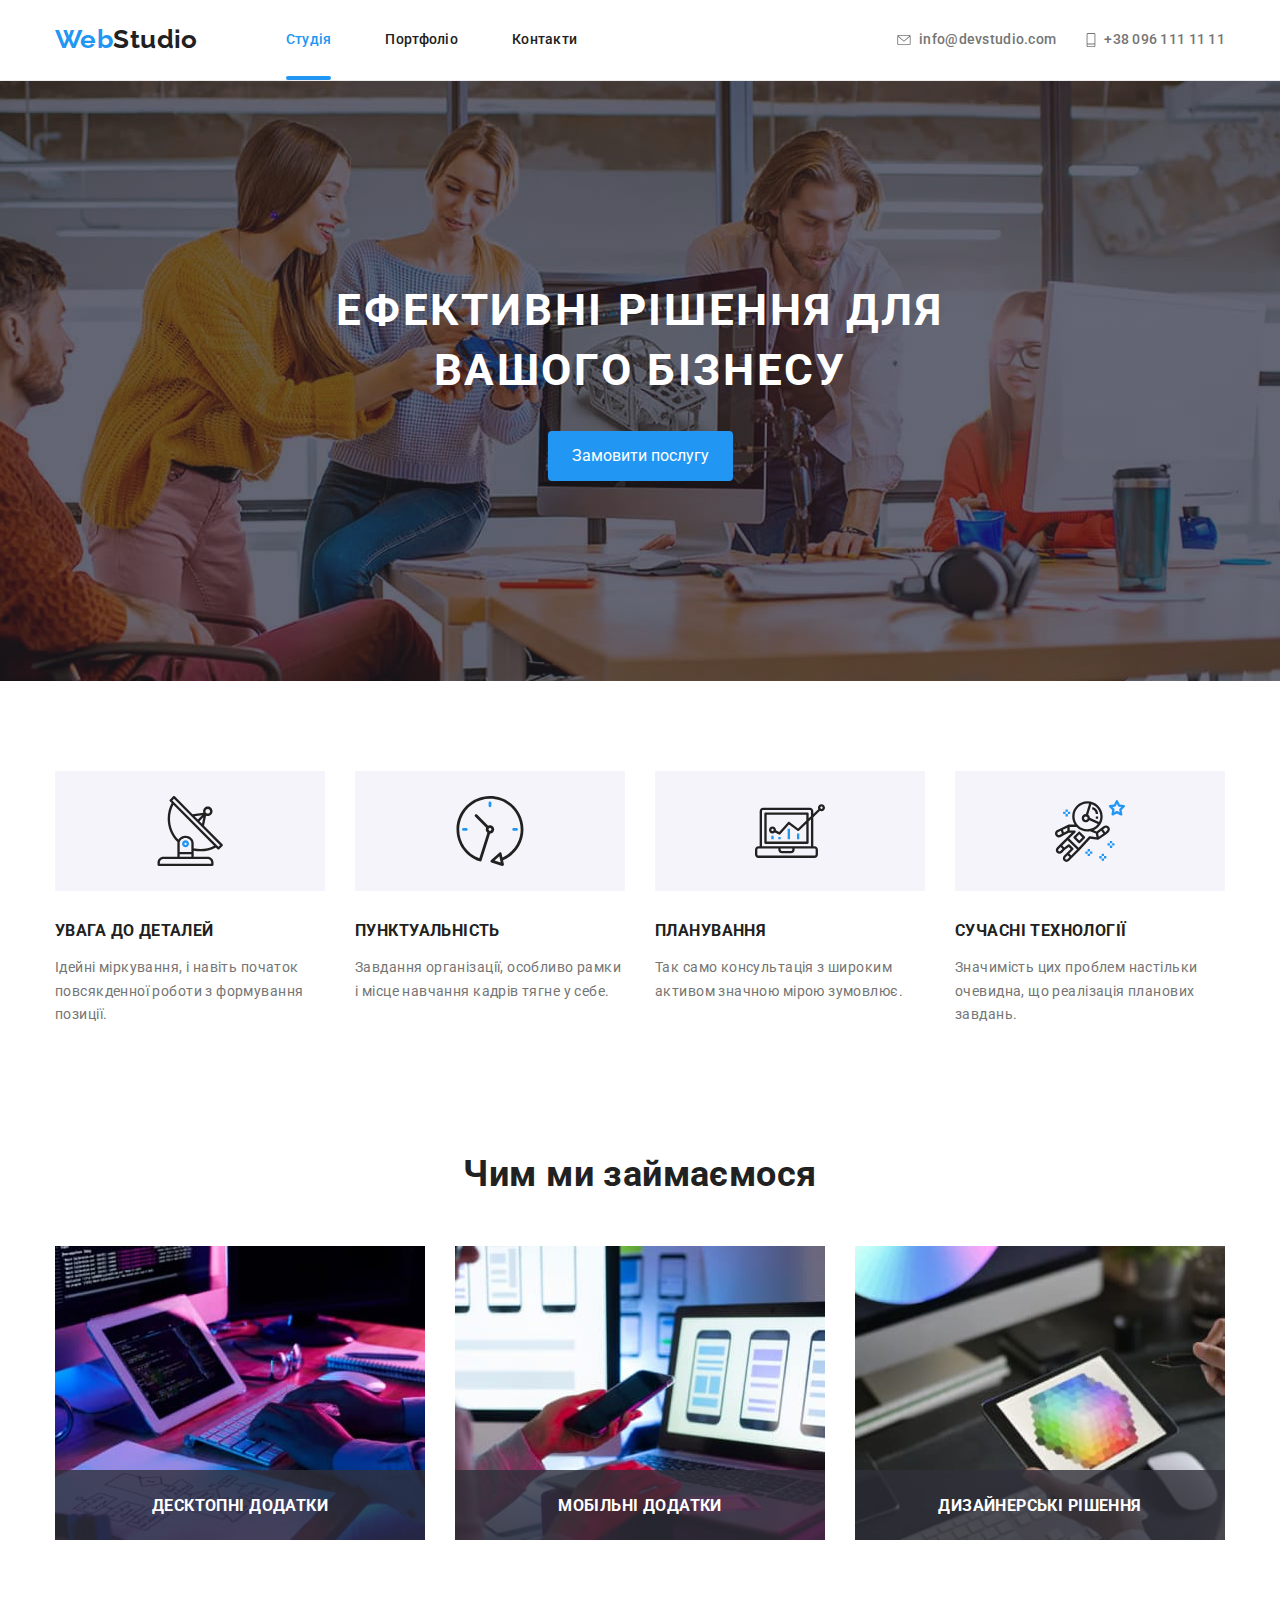
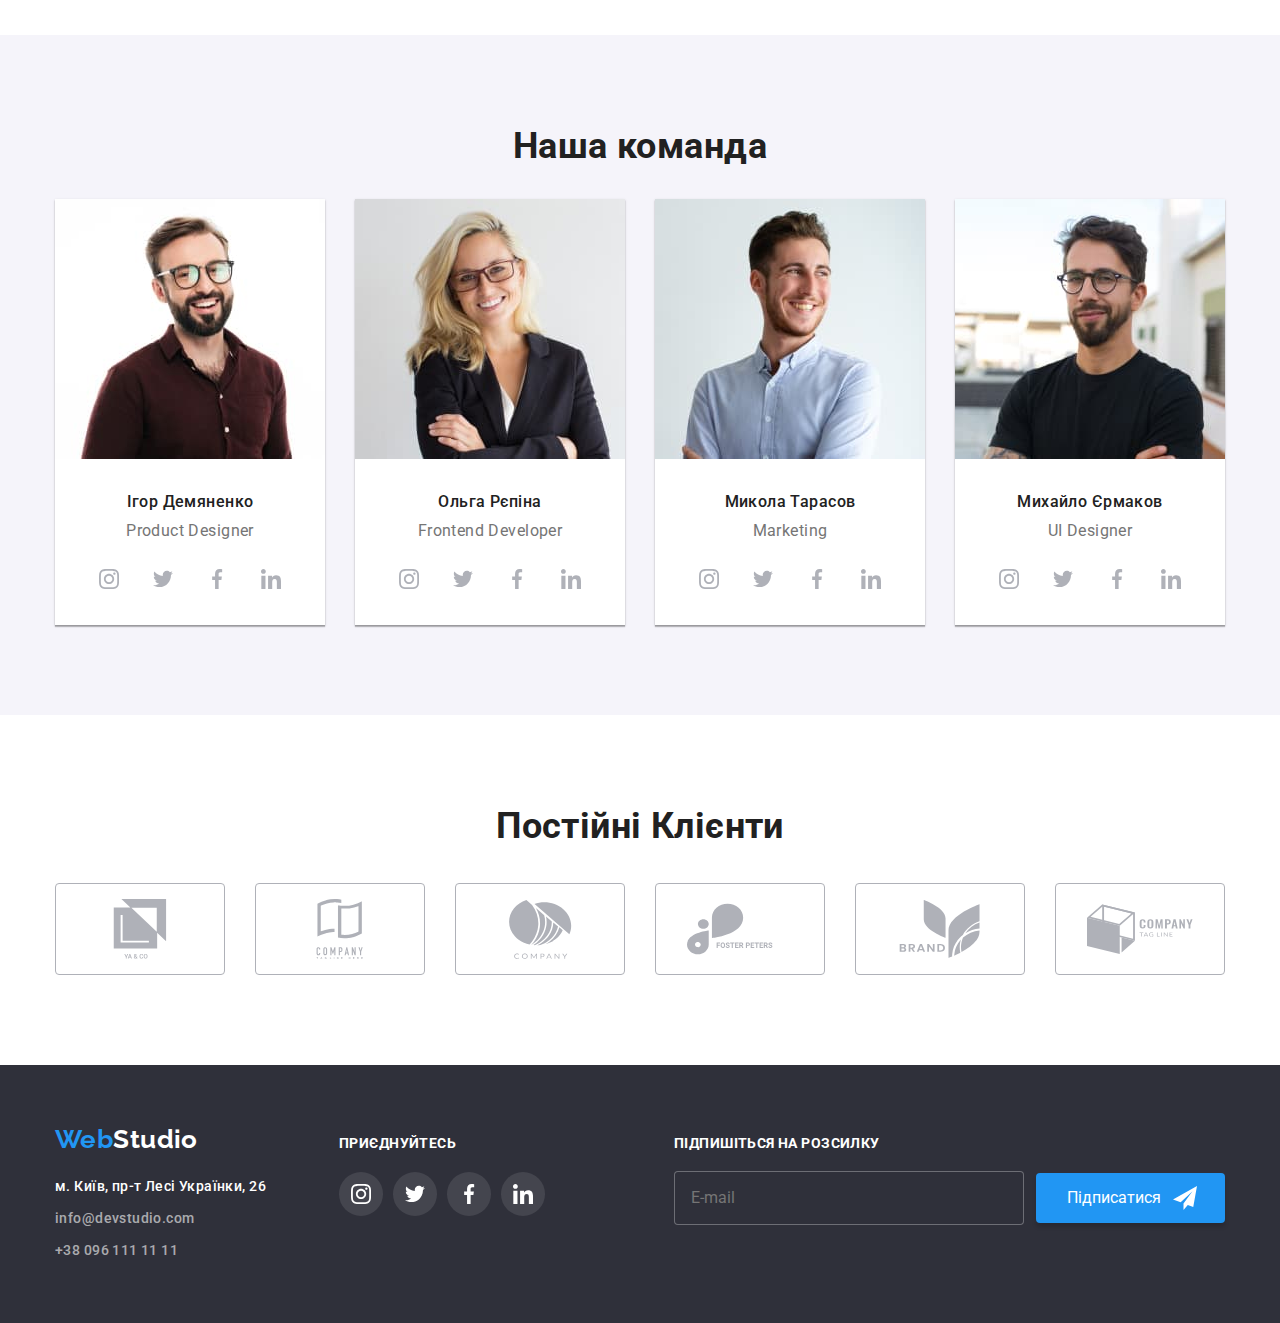
==== commit 09af587d: "aftercheck fix" ====
--- a/index.html
+++ b/index.html
@@ -58,7 +58,6 @@
                                 +38 096 111 11 11
                             </a>
                         </li>
-
                     </ul>
                     <ul class="contact-networks">
                         <li class="contact-networks__item">
@@ -85,7 +84,7 @@
     </header>
     <main>
     <section class="hero-section section">
-        <div class="container">
+        <div class="container hero-container">
             <h1 class="hero-section__heading">Ефективні рішення для вашого бізнесу</h1>
             <button type="button" class="hero-section__button button" data-modal-open>Замовити послугу</button>
         </div>
--- a/css/main.min.css
+++ b/css/main.min.css
@@ -1 +1 @@
-.visually-hidden{position:absolute;white-space:nowrap;width:1px;height:1px;overflow:hidden;border:0;padding:0;clip:rect(0 0 0 0);-webkit-clip-path:inset(50%);clip-path:inset(50%);margin:-1px}.clients-section__heading,.team-section__heading{font-weight:700;text-align:center;font-size:28px;line-height:1.17}html{box-sizing:border-box}*,*::after,*::before{box-sizing:inherit}body{position:relative;font-family:Roboto,sans-serif;font-size:14px;font-style:normal;font-weight:400;letter-spacing:.03em;color:#212121;background-color:#fff}h1,h2,h3,h4,h5,h6{margin:0;padding:0}ul{list-style:none;margin:0;padding:0}p{padding:0;margin:0}img{display:block;max-width:100%;height:auto}button{padding:0}.container{padding:0 15px;margin-left:auto;margin-right:auto;max-width:100%}@media only screen and (min-width: 480px){.container{max-width:480px}}@media only screen and (min-width: 768px){.container{max-width:768px}}@media only screen and (min-width: 1280px){.container{max-width:1200px}}.button{border-radius:4px;border:none;background-color:#2196f3;display:flex;align-items:center;justify-content:center;color:#fff;font-size:16px;line-height:1.88;letter-spacing:.06}.social-links{display:flex;align-items:center}.social-links--team{display:flex;align-items:center;justify-content:center}.social-links--footer{justify-content:center}.social-links__item{display:inline-block}.social-links__item:not(:last-child){margin-right:10px}.social-links__network{border-radius:50%;width:44px;height:44px;display:flex;justify-content:center;align-items:center;transition:background-color 250ms cubic-bezier(0.4, 0, 0.2, 1)}.social-links__network--team{fill:#afb1b8;transition:fill 250ms cubic-bezier(0.4, 0, 0.2, 1)}.social-links__network:hover,.social-links__network:focus{background-color:#2196f3}.social-links__network--team:hover,.social-links__network--team:focus{fill:#fff}.social-links__network--footer{background-color:rgba(255,255,255,.1);fill:#fff}.social-links__icon{color:currentColor}.backdrop{position:fixed;display:block;background-color:rgba(0,0,0,.2);opacity:1;top:0;left:0;bottom:0;right:0;transition:opacity 250ms cubic-bezier(0.4, 0, 0.2, 1)}.backdrop.is-hidden{opacity:0;pointer-events:none}.modal{max-width:450px;position:absolute;transform:translate(0, -50%) scale(1);top:50%;padding:40px;background-color:#fff;transition:top 250ms cubic-bezier(0.4, 0, 0.2, 1)}@media screen and (min-width: 450px){.modal{position:absolute;top:50%;left:50%;right:50%;transform:translate(-50%, -50%) scale(1);transition:transform 250ms cubic-bezier(0.4, 0, 0.2, 1);width:450px}}@media only screen and (min-width: 1280px){.modal{width:528px}}.backdrop.is-hidden .modal{position:absolute;top:100%;transform:translate(0, 0),scale(1.2);transition:top 250ms cubic-bezier(0.4, 0, 0.2, 1),transform 250ms cubic-bezier(0.4, 0, 0.2, 1)}@media screen and (min-width: 450px){.backdrop.is-hidden .modal{top:50%;left:50%;transform:scale(1.2) translate(-50%, 0);transition:transform 250ms cubic-bezier(0.4, 0, 0.2, 1)}}.modal-form__title{margin-bottom:12px;font-weight:700;text-align:center;font-size:20px;line-height:1,5px}.modal-form__label{font-size:12px;line-height:1.16;color:#757575}.modal-form__label--commentary{margin-bottom:20px}.modal-form__input{width:100%;padding-left:42px;padding-right:12px;padding-top:12px;padding-bottom:12px;border:1px solid rgba(33,33,33,.2);border-radius:4px;outline:none;transition:border-color 250ms cubic-bezier(0.4, 0, 0.2, 1)}.modal-form__input:focus{border-color:#2196f3}.modal-form__input:focus~.modal-form__icon{fill:#2196f3}.modal-form__input-container{position:relative;margin-top:4px;margin-bottom:10px;width:100%}.modal-form__icon{position:absolute;left:12px;top:11px;transition:fill 250ms cubic-bezier(0.4, 0, 0.2, 1)}.modal-form__commentary{margin-top:4px;padding:12px 16px;resize:none;width:100%;height:120px;border:1px solid rgba(33,33,33,.2);border-radius:4px;outline:none;transition:border-color 250ms cubic-bezier(0.4, 0, 0.2, 1)}.modal-form__commentary::-moz-placeholder{font-size:14px;line-height:1.17;letter-spacing:1%;color:rgba(117,117,117,.5)}.modal-form__commentary:-ms-input-placeholder{font-size:14px;line-height:1.17;letter-spacing:1%;color:rgba(117,117,117,.5)}.modal-form__commentary::placeholder{font-size:14px;line-height:1.17;letter-spacing:1%;color:rgba(117,117,117,.5)}.modal-form__commentary:focus{border-color:#2196f3}.modal-form__checkbox{position:relative;width:100%;margin-top:20px;margin-bottom:30px}.modal-form__fake-checkbox{pointer-events:none;position:absolute}.modal-form__fake-checkbox--checked{opacity:0;pointer-events:none;cursor:pointer}.modal-form__fake-checkbox--focus{opacity:0;pointer-events:none;cursor:pointer}.modal-form__checkbox-label{padding-left:24px;color:#757575;font-size:12px;line-height:1.18}.modal-form__true-checkbox:focus~.modal-form__fake-checkbox--focus{opacity:1}.modal-form__true-checkbox:focus~.modal-form__fake-checkbox--normal{opacity:0}.modal-form__true-checkbox:checked~.modal-form__fake-checkbox--checked{background-color:#2196f3;fill:#fff;opacity:1}.modal-form__true-checkbox:checked~.modal-form__fake-checkbox--focus{opacity:0}.modal-form__policy-link{color:#2196f3}.modal-form__send-button{padding:10px 52px;display:block;margin-left:auto;margin-right:auto;transition:background-color 250ms cubic-bezier(0.4, 0, 0.2, 1)}.modal-form__send-button:hover{background-color:#188ce8}.modal-form__close-button{position:absolute;top:14px;right:20px;display:flex;align-items:center;justify-content:center;width:30px;height:30px;background-color:#fff;border:1px solid rgba(0,0,0,.1);border-radius:50%;transition:fill 250ms cubic-bezier(0.4, 0, 0.2, 1)}.modal-form__close-button:focus,.modal-form__close-button:hover{fill:#2196f3}.logo{color:#2196f3;font-family:Raleway,sans-serif;text-decoration:none;font-weight:700;font-size:26px;line-height:1.15}.logo--footer{margin-bottom:20px}.logo__part{color:#212121}.logo__part--footer{color:#fff}.hero-section{padding:118px 0;background-color:#c4c4c4;background-image:linear-gradient(rgba(47, 48, 58, 0.4), rgba(47, 48, 58, 0.4)),url(../../../image/mob/studio/hero-mob.jpg);background-size:cover;background-repeat:no-repeat}@media screen and (min-device-pixel-ratio: 2),screen and (-webkit-min-device-pixel-ratio: 2),screen and (min-resolution: 192dpi),screen and (min-resolution: 2dppx){.hero-section{background-image:linear-gradient(rgba(47, 48, 58, 0.4), rgba(47, 48, 58, 0.4)),url(../../../image/mob/studio/hero-mob@2x.jpg)}}@media only screen and (min-width: 768px)and (max-width: 1279px){.hero-section{background-image:linear-gradient(rgba(47, 48, 58, 0.4), rgba(47, 48, 58, 0.4)),url(../../../image/tablet/studio/hero-tablet.jpg)}}@media only screen and (min-width: 768px)and (max-width: 1279px)and (min-device-pixel-ratio: 2),only screen and (min-width: 768px)and (max-width: 1279px)and (-webkit-min-device-pixel-ratio: 2),only screen and (min-width: 768px)and (max-width: 1279px)and (min-resolution: 192dpi),only screen and (min-width: 768px)and (max-width: 1279px)and (min-resolution: 2dppx){.hero-section{background-image:linear-gradient(rgba(47, 48, 58, 0.4), rgba(47, 48, 58, 0.4)),url(../../../image/tablet/studio/hero-tablet@2x.jpg)}}@media only screen and (min-width: 1280px){.hero-section{padding:200px 0;background-image:linear-gradient(rgba(47, 48, 58, 0.4), rgba(47, 48, 58, 0.4)),url(../../../image/desktop/studio/hero-desktop.jpg)}}@media only screen and (min-width: 1280px)and (min-device-pixel-ratio: 2),only screen and (min-width: 1280px)and (-webkit-min-device-pixel-ratio: 2),only screen and (min-width: 1280px)and (min-resolution: 192dpi),only screen and (min-width: 1280px)and (min-resolution: 2dppx){.hero-section{background-image:linear-gradient(rgba(47, 48, 58, 0.4), rgba(47, 48, 58, 0.4)),url(../../../image/desktop/studio/hero-desktop@2x.jpg)}}.hero-section__heading{text-align:center;text-transform:uppercase;margin-bottom:30px;font-size:26px;line-height:1.62;color:#fff}.hero-section__button{display:block;padding:10px 24px;margin-right:auto;margin-left:auto;transition:background-color 250ms cubic-bezier(0.4, 0, 0.2, 1)}.hero-section__button:focus,.hero-section__button:hover{background-color:#188ce8}.feature-section{padding:60px 0}@media only screen and (min-width: 1280px){.feature-section{padding:90px 0}}@media only screen and (min-width: 768px){.feature-list{display:flex;flex-wrap:wrap;-moz-column-gap:30px;column-gap:30px}}@media only screen and (min-width: 1280px){.feature-list{flex-wrap:nowrap}}@media only screen and (min-width: 768px){.feature-list__item{width:calc(50% - 15px)}}.feature-list__thumb{display:flex;align-items:center;justify-content:center;background-color:#f5f4fa;padding:25px 0}.feature-list__text-container{padding:30px 0 36px 0}.feature-list__heading{text-align:center;text-transform:uppercase;margin-bottom:16px;font-weight:700;line-height:1.16}.feature-list__description{color:#757575;line-height:1.71}.worksphere-section{display:none}@media only screen and (min-width: 1280px){.worksphere-section{display:block;padding-bottom:95px}}@media only screen and (min-width: 1280px){.worksphere-section__heading{font-weight:700;text-align:center;font-size:28px;line-height:1.17;padding-bottom:50px}.worksphere-list{display:flex;gap:30px}.worksphere-list__thumb{position:relative;width:100%;height:100%}.worksphere-list__text-container{position:absolute;bottom:0;left:0;padding-top:27px;padding-bottom:27px;width:100%;height:70px;background-color:rgba(47,48,58,.8)}.worksphere-list__heading{margin:0;text-align:center;color:#fff;text-transform:uppercase;font-weight:700;line-height:1.14}}.team-section{padding:60px 0;background-color:#f5f4fa}@media only screen and (min-width: 1280px){.team-section{padding:90px 0}}.team-section__heading{background-color:#f5f4fa;margin-bottom:32px}.teammate-list{background-color:#f5f4fa}@media only screen and (min-width: 768px){.teammate-list{display:flex;flex-wrap:wrap;gap:30px}}.teammate-list__item{background-color:#fff;box-shadow:0px 1px 3px rgba(0,0,0,.12),0px 1px 1px rgba(0,0,0,.14),0px 2px 1px rgba(0,0,0,.2)}@media only screen and (min-width: 768px){.teammate-list__item{width:calc(50% - 15px)}}@media only screen and (min-width: 1280px){.teammate-list__item{width:calc((100% - 90px)/4)}}.teammate-list__item:not(:last-child){margin-bottom:30px}@media only screen and (min-width: 768px){.teammate-list__item:not(:last-child){margin-bottom:0}}.teammate-list__image{margin-left:auto;margin-right:auto}.teammate-list__text-container{padding-top:33px;padding-bottom:24px}.teammate-list__teammate{font-weight:500;text-align:center;padding-bottom:10px;font-size:16px;line-height:1.19}.teammate-list__position{margin-bottom:17px;color:#757575;text-align:center;font-size:16px;line-height:1.19}.clients-section{padding:60px 0 65px 0}.clients-section__heading{margin-bottom:36px}@media only screen and (min-width: 1280px){.clients-section{padding:90px 0}}.clients-list{display:flex;gap:30px;flex-wrap:wrap;width:100%}.clients-list__items{width:calc(50% - 15px)}@media only screen and (min-width: 768px){.clients-list__items{width:calc((100% - 60px)/3)}}@media only screen and (min-width: 1280px){.clients-list__items{width:calc((100% - 150px)/6)}}.clients-list__client-link{height:92px;border:1px solid #afb1b8;border-radius:4px;fill:#afb1b8;display:flex;align-items:center;justify-content:center;transition:border-color 250ms cubic-bezier(0.4, 0, 0.2, 1),fill 250ms cubic-bezier(0.4, 0, 0.2, 1)}.clients-list__client-link:hover,.clients-list__client-link:focus{border-color:#2196f3;fill:#2196f3}.clients-list__client-link__icon{color:currentColor}.works-section{padding:60px 0}@media only screen and (min-width: 1280px){.works-section{padding:90px 0}}.filter-list{display:flex;text-align:center;justify-content:center;flex-wrap:wrap;margin-bottom:40px}.filter-list__item{margin-bottom:15px}.filter-list__item:not(:last-child){margin-right:8px}.filter-list__filter-button{padding:6px 22px;display:block;background-color:#f5f4fa;border:none;border-radius:4px;font-weight:500;font-size:16px;line-height:1.63;transition:color 250ms cubic-bezier(0.4, 0, 0.2, 1),background-color 250ms cubic-bezier(0.4, 0, 0.2, 1),box-shadow 250ms cubic-bezier(0.4, 0, 0.2, 1)}.filter-list__filter-button:hover,.filter-list__filter-button:focus{color:#fff;background-color:#2196f3;box-shadow:0px 3px 1px rgba(0,0,0,.1),0px 1px 2px rgba(0,0,0,.08),0px 2px 2px rgba(0,0,0,.12)}.works-list{display:flex;flex-direction:column;align-items:center;justify-content:center}@media only screen and (min-width: 768px){.works-list{gap:30px;flex-wrap:wrap;flex-direction:row;justify-content:start}}.works-list__item{height:440px;max-width:450px;outline:1px solid #eee;transition:box-shadow 250ms cubic-bezier(0.4, 0, 0.2, 1)}.works-list__item:not(:last-child){margin-bottom:30px}@media only screen and (min-width: 768px){.works-list__item:not(:last-child){margin-bottom:0}}.works-list__item:hover,.works-list__item:focus{box-shadow:0px 1px 1px rgba(0,0,0,.12),0px 4px 4px rgba(0,0,0,.06),1px 4px 6px rgba(0,0,0,.16)}@media only screen and (min-width: 768px){.works-list__item{width:calc(50% - 30px)}}@media only screen and (min-width: 1280px){.works-list__item{width:calc((100% - 60px)/3)}}.works-list__link{text-decoration:none;color:#212121}.works-list__link:hover .works-list__meta,.works-list__link:focus .works-list__meta{transform:translateY(0)}.works-list__img{width:450px}.works-list__text-container{padding:20px 24px}.works-list__name{font-weight:700;font-size:18px;line-height:2;letter-spacing:.06em}.works-list__filter{color:#757575;font-weight:400;font-size:16px;line-height:1.87}.works-list__thumb{position:relative;overflow:hidden}.works-list__meta{position:absolute;top:0;left:0;transform:translateY(100%);background-color:rgba(33,150,243,.9);width:100%;height:100%;padding:77px 24px;color:#fff;font-weight:400;font-size:18px;line-height:1.51;transition:transform 250ms cubic-bezier(0.4, 0, 0.2, 1)}header{padding:16px 0;border-bottom:1px solid #ececec}@media only screen and (min-width: 768px){header{padding:21px 0}}@media only screen and (min-width: 1280px){header{padding:25px 0}}.header__container{position:relative;display:flex;justify-content:space-between}.menu{width:100%;background-color:#fff;position:absolute;top:-16px;left:0;pointer-events:none;display:none;padding:48px 40px}@media only screen and (min-width: 768px){.menu{position:static;display:flex;align-items:center;padding:0;pointer-events:all}}.menu__open-button{background-color:#fff;border:none}@media only screen and (min-width: 768px){.menu__open-button{display:none}}.menu__close-button{position:absolute;top:21px;right:25px;background-color:#fff;border:none}@media only screen and (min-width: 768px){.menu__close-button{display:none}}.menu.is-open{display:block;z-index:1;pointer-events:all}.footer{background-color:#2f303a;padding:60px 0}@media only screen and (min-width: 1280px){.footer__container{display:flex;align-items:baseline}}.footer__tablet-container{display:flex;flex-direction:column;width:100%;margin-bottom:60px}@media only screen and (min-width: 768px){.footer__tablet-container{flex-direction:row;justify-content:space-around}}@media only screen and (min-width: 1280px){.footer__tablet-container{display:flex;align-items:baseline;margin-bottom:0;margin-right:93px;justify-content:flex-start}}.footer__address-container{display:flex;justify-content:center;align-items:center;flex-direction:column;margin-bottom:60px}@media only screen and (min-width: 768px){.footer__address-container{margin-bottom:0}}@media only screen and (min-width: 1280px){.footer__address-container{display:flex;align-items:baseline;margin-right:73px}}@media only screen and (min-width: 1280px){.footer__socials{display:flex;align-items:baseline;justify-content:flex-start;flex-direction:column}}.footer__social-label{color:#fff;font-weight:700;text-transform:uppercase;line-height:1.14;margin-bottom:20px;text-align:center}.address-list__item{display:flex;align-items:center;justify-content:center}@media only screen and (min-width: 1280px){.address-list__item{justify-content:flex-start}}.address-list__item:not(:last-child){margin-bottom:8px}.address-list__link{color:rgba(255,255,255,.6);text-decoration:none;font-weight:500;font-style:normal;line-height:1.71}.address-list__link--white{color:#fff}.site-nav{display:flex;align-items:center;justify-content:space-between;width:100%}.nav-list{margin-bottom:270px}@media only screen and (min-width: 768px){.nav-list{display:flex;align-items:center;margin-bottom:0;margin-right:78px;margin-left:88px}}@media only screen and (min-width: 1280px){.nav-list{margin-right:auto}}.nav-list__item:not(:last-child){margin-bottom:32px}@media only screen and (min-width: 768px){.nav-list__item:not(:last-child){margin-bottom:0;margin-right:54px}}.nav-list__link{text-decoration:none;color:#212121;font-weight:500;font-size:40px;line-height:1.18}@media only screen and (min-width: 768px){.nav-list__link{font-weight:500;font-size:14px;line-height:1.14;letter-spacing:.02em}}@media only screen and (min-width: 1280px){.nav-list__link:hover{color:#2196f3}}.nav-list__link--current{color:#2196f3}@media only screen and (min-width: 768px){.nav-list__link--current{position:relative}.nav-list__link--current::after{content:"";position:absolute;left:0px;bottom:-33px;height:4px;width:100%;background-color:#2196f3;border-radius:4px}}@media only screen and (min-width: 1280px){.nav-list__link--current::after{bottom:-33px}}.nav-contacts{display:flex;flex-direction:column-reverse;margin-bottom:64px}@media only screen and (min-width: 768px){.nav-contacts{flex-direction:column;margin-bottom:0}}@media only screen and (min-width: 1280px){.nav-contacts{flex-direction:row}}.nav-contacts__item:not(:first-child){margin-bottom:32px}@media only screen and (min-width: 768px){.nav-contacts__item:not(:first-child){margin-bottom:0}}@media only screen and (min-width: 1280px){.nav-contacts__item:not(:first-child){margin-left:30px}}.nav-contacts__contact-link{text-decoration:none;color:#212121}@media only screen and (min-width: 768px){.nav-contacts__contact-link{display:flex;align-items:center}}.nav-contacts__contact-link--mail{color:#757575;font-weight:500;font-size:24px;line-height:1.12;letter-spacing:.02em}@media only screen and (min-width: 768px){.nav-contacts__contact-link--mail{font-weight:500;font-size:12px;line-height:1,18;margin-bottom:10px}}@media only screen and (min-width: 1280px){.nav-contacts__contact-link--mail{margin-bottom:0}}.nav-contacts__contact-link--tel{color:#2196f3;font-weight:500;font-size:34px;line-height:1.18}@media only screen and (min-width: 768px){.nav-contacts__contact-link--tel{color:#757575;font-weight:500;font-size:12px;line-height:1,18;letter-spacing:.02em}}@media only screen and (min-width: 768px){.nav-contacts__contact-link:hover,.nav-contacts__contact-link:focus{color:#2196f3}}.nav-contacts__icon{fill:currentColor;margin-right:8px;display:none}@media only screen and (min-width: 768px){.nav-contacts__icon{display:inline-block;fill:currentColor}}.contact-networks{display:flex;flex-wrap:wrap}.contact-networks__item{padding-right:10px}.contact-networks__item:not(:last-child)::after{padding-right:1px;width:1px;height:100%;content:"";background-color:rgba(33,33,33,.2);width:1px;height:100%}.contact-networks__social-link{color:#2196f3;margin-right:10px;text-decoration:none;font-weight:500;font-size:18px;line-height:1.22;letter-spacing:2%}@media only screen and (min-width: 768px){.contact-networks{display:none}}.form__container{width:100%}@media only screen and (min-width: 1280px){.form__container{display:flex;flex-direction:column}}.form__title{color:#fff;font-weight:700;line-height:1.17;text-transform:uppercase;margin-bottom:20px;text-align:center}@media only screen and (min-width: 1280px){.form__title{text-align:start}}.footer-form{display:flex;align-items:center;justify-content:center;flex-direction:column}@media only screen and (min-width: 1280px){.footer-form{justify-content:flex-start;flex-direction:row}}.footer-form__input{width:100%;padding:16px;margin-bottom:20px;background-color:#2f303a;border:1px solid rgba(255,255,255,.3);border-radius:4px;font-size:16px;line-height:1.26}@media only screen and (min-width: 768px){.footer-form__input{width:450px}}@media only screen and (min-width: 1280px){.footer-form__input{margin-bottom:0;width:350px}}.footer-form__submit{padding:10px 28px 10px 31px;box-shadow:0px 4px 4px rgba(0,0,0,.15)}@media only screen and (min-width: 1280px){.footer-form__submit{margin-left:12px}}.footer-form__icon{margin-left:12px}/*# sourceMappingURL=main.min.css.map */+.visually-hidden{position:absolute;white-space:nowrap;width:1px;height:1px;overflow:hidden;border:0;padding:0;clip:rect(0 0 0 0);-webkit-clip-path:inset(50%);clip-path:inset(50%);margin:-1px}.clients-section__heading,.team-section__heading{font-weight:700;text-align:center;font-size:28px;line-height:1.17}html{box-sizing:border-box}*,*::after,*::before{box-sizing:inherit}body{position:relative;font-family:Roboto,sans-serif;font-size:14px;font-style:normal;font-weight:400;letter-spacing:.03em;color:#212121;background-color:#fff}h1,h2,h3,h4,h5,h6{margin:0;padding:0}ul{list-style:none;margin:0;padding:0}p{padding:0;margin:0}img{display:block;max-width:100%;height:auto}button{padding:0}.container{padding:0 15px;margin-left:auto;margin-right:auto;max-width:100%}@media only screen and (min-width: 480px){.container{max-width:480px}}@media only screen and (min-width: 768px){.container{max-width:768px}}@media only screen and (min-width: 1280px){.container{max-width:1200px}}.button{border-radius:4px;border:none;background-color:#2196f3;display:flex;align-items:center;justify-content:center;color:#fff;font-size:16px;line-height:1.88;letter-spacing:.06}.social-links{display:flex;align-items:center}.social-links--team{display:flex;align-items:center;justify-content:center}.social-links--footer{justify-content:center}.social-links__item{display:inline-block}.social-links__item:not(:last-child){margin-right:10px}.social-links__network{border-radius:50%;width:44px;height:44px;display:flex;justify-content:center;align-items:center;transition:background-color 250ms cubic-bezier(0.4, 0, 0.2, 1)}.social-links__network--team{fill:#afb1b8;transition:fill 250ms cubic-bezier(0.4, 0, 0.2, 1)}.social-links__network:hover,.social-links__network:focus{background-color:#2196f3}.social-links__network--team:hover,.social-links__network--team:focus{fill:#fff}.social-links__network--footer{background-color:rgba(255,255,255,.1);fill:#fff}.social-links__icon{color:currentColor}.backdrop{position:fixed;display:block;background-color:rgba(0,0,0,.2);opacity:1;top:0;left:0;bottom:0;right:0;transition:opacity 250ms cubic-bezier(0.4, 0, 0.2, 1)}.backdrop.is-hidden{opacity:0;pointer-events:none}.modal{max-width:450px;position:absolute;transform:translate(0, -50%) scale(1);top:50%;padding:40px;background-color:#fff;transition:top 250ms cubic-bezier(0.4, 0, 0.2, 1)}@media screen and (min-width: 450px){.modal{position:absolute;top:50%;left:50%;right:50%;transform:translate(-50%, -50%) scale(1);transition:transform 250ms cubic-bezier(0.4, 0, 0.2, 1);width:450px}}@media only screen and (min-width: 1280px){.modal{width:528px}}.backdrop.is-hidden .modal{position:absolute;top:100%;transform:translate(0, 0),scale(1.2);transition:top 250ms cubic-bezier(0.4, 0, 0.2, 1),transform 250ms cubic-bezier(0.4, 0, 0.2, 1)}@media screen and (min-width: 450px){.backdrop.is-hidden .modal{top:50%;left:50%;transform:scale(1.2) translate(-50%, 0);transition:transform 250ms cubic-bezier(0.4, 0, 0.2, 1)}}.modal-form__title{margin-bottom:12px;font-weight:700;text-align:center;font-size:20px;line-height:1,5px}.modal-form__label{font-size:12px;line-height:1.16;color:#757575}.modal-form__label--commentary{margin-bottom:20px}.modal-form__input{width:100%;padding-left:42px;padding-right:12px;padding-top:12px;padding-bottom:12px;border:1px solid rgba(33,33,33,.2);border-radius:4px;outline:none;transition:border-color 250ms cubic-bezier(0.4, 0, 0.2, 1)}.modal-form__input:focus{border-color:#2196f3}.modal-form__input:focus~.modal-form__icon{fill:#2196f3}.modal-form__input-container{position:relative;margin-top:4px;margin-bottom:10px;width:100%}.modal-form__icon{position:absolute;left:12px;top:11px;transition:fill 250ms cubic-bezier(0.4, 0, 0.2, 1)}.modal-form__commentary{margin-top:4px;padding:12px 16px;resize:none;width:100%;height:120px;border:1px solid rgba(33,33,33,.2);border-radius:4px;outline:none;transition:border-color 250ms cubic-bezier(0.4, 0, 0.2, 1)}.modal-form__commentary::-moz-placeholder{font-size:14px;line-height:1.17;letter-spacing:1%;color:rgba(117,117,117,.5)}.modal-form__commentary:-ms-input-placeholder{font-size:14px;line-height:1.17;letter-spacing:1%;color:rgba(117,117,117,.5)}.modal-form__commentary::placeholder{font-size:14px;line-height:1.17;letter-spacing:1%;color:rgba(117,117,117,.5)}.modal-form__commentary:focus{border-color:#2196f3}.modal-form__checkbox{position:relative;width:100%;margin-top:20px;margin-bottom:30px}.modal-form__fake-checkbox{pointer-events:none;position:absolute}.modal-form__fake-checkbox--checked{opacity:0;pointer-events:none;cursor:pointer}.modal-form__fake-checkbox--focus{opacity:0;pointer-events:none;cursor:pointer}.modal-form__checkbox-label{padding-left:24px;color:#757575;font-size:12px;line-height:1.18}.modal-form__true-checkbox:focus~.modal-form__fake-checkbox--focus{opacity:1}.modal-form__true-checkbox:focus~.modal-form__fake-checkbox--normal{opacity:0}.modal-form__true-checkbox:checked~.modal-form__fake-checkbox--checked{background-color:#2196f3;fill:#fff;opacity:1}.modal-form__true-checkbox:checked~.modal-form__fake-checkbox--focus{opacity:0}.modal-form__policy-link{color:#2196f3}.modal-form__send-button{padding:10px 52px;display:block;margin-left:auto;margin-right:auto;transition:background-color 250ms cubic-bezier(0.4, 0, 0.2, 1)}.modal-form__send-button:hover{background-color:#188ce8}.modal-form__close-button{position:absolute;top:14px;right:20px;display:flex;align-items:center;justify-content:center;width:30px;height:30px;background-color:#fff;border:1px solid rgba(0,0,0,.1);border-radius:50%;transition:fill 250ms cubic-bezier(0.4, 0, 0.2, 1)}.modal-form__close-button:focus,.modal-form__close-button:hover{fill:#2196f3}.logo{color:#2196f3;font-family:Raleway,sans-serif;text-decoration:none;font-weight:700;font-size:26px;line-height:1.15}.logo--footer{margin-bottom:20px}.logo__part{color:#212121}.logo__part--footer{color:#fff}.hero-section{padding:118px 0;background-color:#c4c4c4;background-image:linear-gradient(rgba(47, 48, 58, 0.4), rgba(47, 48, 58, 0.4)),url(../image/mob/studio/hero-mob.jpg);background-size:cover;background-repeat:no-repeat}@media screen and (min-device-pixel-ratio: 2),screen and (-webkit-min-device-pixel-ratio: 2),screen and (min-resolution: 192dpi),screen and (min-resolution: 2dppx){.hero-section{background-image:linear-gradient(rgba(47, 48, 58, 0.4), rgba(47, 48, 58, 0.4)),url(../image/mob/studio/hero-mob@2x.jpg)}}@media only screen and (min-width: 768px)and (max-width: 1279px){.hero-section{background-image:linear-gradient(rgba(47, 48, 58, 0.4), rgba(47, 48, 58, 0.4)),url(../image/tablet/studio/hero-tablet.jpg)}}@media only screen and (min-width: 768px)and (max-width: 1279px)and (min-device-pixel-ratio: 2),only screen and (min-width: 768px)and (max-width: 1279px)and (-webkit-min-device-pixel-ratio: 2),only screen and (min-width: 768px)and (max-width: 1279px)and (min-resolution: 192dpi),only screen and (min-width: 768px)and (max-width: 1279px)and (min-resolution: 2dppx){.hero-section{background-image:linear-gradient(rgba(47, 48, 58, 0.4), rgba(47, 48, 58, 0.4)),url(../image/tablet/studio/hero-tablet@2x.jpg)}}@media only screen and (min-width: 1280px){.hero-section{background-size:1600px;background-position:center;padding:200px 0;background-image:linear-gradient(rgba(47, 48, 58, 0.4), rgba(47, 48, 58, 0.4)),url(../image/desktop/studio/hero-desktop.jpg)}}@media only screen and (min-width: 1280px)and (min-device-pixel-ratio: 2),only screen and (min-width: 1280px)and (-webkit-min-device-pixel-ratio: 2),only screen and (min-width: 1280px)and (min-resolution: 192dpi),only screen and (min-width: 1280px)and (min-resolution: 2dppx){.hero-section{background-image:linear-gradient(rgba(47, 48, 58, 0.4), rgba(47, 48, 58, 0.4)),url(../image/desktop/studio/hero-desktop@2x.jpg)}}.hero-section__heading{text-align:center;text-transform:uppercase;margin-bottom:30px;font-size:26px;line-height:1.62;letter-spacing:.06em;color:#fff}@media only screen and (min-width: 768px){.hero-section__heading{width:360px}}@media only screen and (min-width: 1280px){.hero-section__heading{width:695px;font-size:44px;line-height:1.36}}.hero-section__button{display:block;padding:10px 24px;margin-right:auto;margin-left:auto;transition:background-color 250ms cubic-bezier(0.4, 0, 0.2, 1)}.hero-section__button:focus,.hero-section__button:hover{background-color:#188ce8}.hero-container{display:flex;flex-direction:column;align-items:center}.feature-section{padding:60px 0}@media only screen and (min-width: 1280px){.feature-section{padding:90px 0}}@media only screen and (min-width: 768px){.feature-list{display:flex;flex-wrap:wrap;-moz-column-gap:30px;column-gap:30px}}@media only screen and (min-width: 1280px){.feature-list{flex-wrap:nowrap}}@media only screen and (min-width: 768px){.feature-list__item{width:calc(50% - 15px)}}.feature-list__thumb{display:flex;align-items:center;justify-content:center;background-color:#f5f4fa;padding:25px 0}.feature-list__text-container{padding:30px 0 36px 0}.feature-list__heading{text-align:center;text-transform:uppercase;margin-bottom:16px;font-weight:700;line-height:1.16}@media only screen and (min-width: 768px){.feature-list__heading{text-align:start}}@media only screen and (min-width: 1280px){.feature-list__heading{text-align:start}}.feature-list__description{color:#757575;line-height:1.71}.worksphere-section{display:none}@media only screen and (min-width: 1280px){.worksphere-section{display:block;padding-bottom:95px}}@media only screen and (min-width: 1280px){.worksphere-section__heading{font-weight:700;text-align:center;font-size:28px;line-height:1.17;padding-bottom:50px}}@media only screen and (min-width: 1280px)and (min-width: 1280px){.worksphere-section__heading{font-size:36px;line-height:1.17}}@media only screen and (min-width: 1280px){.worksphere-list{display:flex;gap:30px}.worksphere-list__thumb{position:relative;width:100%;height:100%}.worksphere-list__text-container{position:absolute;bottom:0;left:0;padding-top:27px;padding-bottom:27px;width:100%;height:70px;background-color:rgba(47,48,58,.8)}.worksphere-list__heading{margin:0;text-align:center;color:#fff;text-transform:uppercase;font-weight:700;line-height:1.14}}.team-section{padding:60px 0;background-color:#f5f4fa}@media only screen and (min-width: 1280px){.team-section{padding:90px 0}}.team-section__heading{background-color:#f5f4fa;margin-bottom:32px}@media only screen and (min-width: 1280px){.team-section__heading{font-size:36px;line-height:1.17}}.teammate-list{background-color:#f5f4fa}@media only screen and (min-width: 768px){.teammate-list{display:flex;flex-wrap:wrap;gap:30px}}.teammate-list__item{background-color:#fff;box-shadow:0px 1px 3px rgba(0,0,0,.12),0px 1px 1px rgba(0,0,0,.14),0px 2px 1px rgba(0,0,0,.2)}@media only screen and (min-width: 768px){.teammate-list__item{width:calc(50% - 15px)}}@media only screen and (min-width: 1280px){.teammate-list__item{width:calc((100% - 90px)/4)}}.teammate-list__item:not(:last-child){margin-bottom:30px}@media only screen and (min-width: 768px){.teammate-list__item:not(:last-child){margin-bottom:0}}.teammate-list__image{margin-left:auto;margin-right:auto}.teammate-list__text-container{padding-top:33px;padding-bottom:24px}.teammate-list__teammate{font-weight:500;text-align:center;margin-bottom:10px;font-size:16px;line-height:1.19}.teammate-list__position{margin-bottom:17px;color:#757575;text-align:center;font-size:16px;line-height:1.19}.clients-section{padding:60px 0 65px 0}.clients-section__heading{margin-bottom:36px}@media only screen and (min-width: 1280px){.clients-section__heading{font-size:36px;line-height:1.17}}@media only screen and (min-width: 1280px){.clients-section{padding:90px 0}}.clients-list{display:flex;gap:30px;flex-wrap:wrap;width:100%}.clients-list__items{width:calc(50% - 15px)}@media only screen and (min-width: 768px){.clients-list__items{width:calc((100% - 60px)/3)}}@media only screen and (min-width: 1280px){.clients-list__items{width:calc((100% - 150px)/6)}}.clients-list__client-link{height:92px;border:1px solid #afb1b8;border-radius:4px;fill:#afb1b8;display:flex;align-items:center;justify-content:center;transition:border-color 250ms cubic-bezier(0.4, 0, 0.2, 1),fill 250ms cubic-bezier(0.4, 0, 0.2, 1)}.clients-list__client-link:hover,.clients-list__client-link:focus{border-color:#2196f3;fill:#2196f3}.clients-list__client-link__icon{color:currentColor}.works-section{padding:60px 0}@media only screen and (min-width: 1280px){.works-section{padding:90px 0}}.filter-list{display:flex;text-align:center;justify-content:center;flex-wrap:wrap;margin-bottom:40px;gap:8px}.filter-list__filter-button{padding:6px 22px;display:block;background-color:#f5f4fa;border:none;border-radius:4px;font-weight:500;font-size:16px;line-height:1.63;transition:color 250ms cubic-bezier(0.4, 0, 0.2, 1),background-color 250ms cubic-bezier(0.4, 0, 0.2, 1),box-shadow 250ms cubic-bezier(0.4, 0, 0.2, 1)}.filter-list__filter-button:hover,.filter-list__filter-button:focus{color:#fff;background-color:#2196f3;box-shadow:0px 3px 1px rgba(0,0,0,.1),0px 1px 2px rgba(0,0,0,.08),0px 2px 2px rgba(0,0,0,.12)}.works-list{display:flex;flex-direction:column;justify-content:center}@media only screen and (min-width: 768px){.works-list{gap:30px;flex-wrap:wrap;flex-direction:row;justify-content:start}}.works-list__item{max-width:450px;transition:box-shadow 250ms cubic-bezier(0.4, 0, 0.2, 1)}.works-list__item:not(:last-child){margin-bottom:30px}@media only screen and (min-width: 768px){.works-list__item:not(:last-child){margin-bottom:0}}.works-list__item:hover,.works-list__item:focus{box-shadow:0px 1px 1px rgba(0,0,0,.12),0px 4px 4px rgba(0,0,0,.06),1px 4px 6px rgba(0,0,0,.16)}@media only screen and (min-width: 768px){.works-list__item{width:calc(50% - 30px)}}@media only screen and (min-width: 1280px){.works-list__item{width:calc((100% - 60px)/3)}}.works-list__link{height:100%;display:flex;flex-direction:column;text-decoration:none;color:#212121}.works-list__link:hover .works-list__meta,.works-list__link:focus .works-list__meta{transform:translateY(0)}.works-list__img{width:450px}.works-list__text-container{flex-grow:1;padding:20px 24px;border:1px solid #eee}.works-list__name{font-weight:700;font-size:18px;line-height:2;letter-spacing:.06em}.works-list__filter{color:#757575;font-weight:400;font-size:16px;line-height:1.87}.works-list__thumb{position:relative;overflow:hidden}.works-list__meta{position:absolute;top:0;left:0;transform:translateY(100%);background-color:rgba(33,150,243,.9);width:100%;height:100%;padding:77px 24px;color:#fff;font-weight:400;font-size:18px;line-height:1.51;transition:transform 250ms cubic-bezier(0.4, 0, 0.2, 1)}header{position:relative;padding:16px 0;border-bottom:1px solid #ececec}@media only screen and (min-width: 768px){header{padding:21px 0}}@media only screen and (min-width: 1280px){header{padding:25px 0}}.header__container{display:flex;justify-content:space-between}.menu{width:100%;height:100vh;background-color:#fff;position:absolute;top:0;left:0;right:0;pointer-events:none;display:none;padding:48px 40px}@media only screen and (min-width: 768px){.menu{height:auto;position:static;display:flex;align-items:center;padding:0;pointer-events:all}}.menu__open-button{background-color:#fff;border:none;transition:fill 250ms cubic-bezier(0.4, 0, 0.2, 1)}@media only screen and (min-width: 768px){.menu__open-button{display:none}}.menu__open-button:hover,.menu__open-button:focus{fill:#2196f3}.menu__close-button{position:absolute;top:21px;right:25px;background-color:#fff;border:none;transition:fill 250ms cubic-bezier(0.4, 0, 0.2, 1)}@media only screen and (min-width: 768px){.menu__close-button{display:none}}.menu__close-button:hover,.menu__close-button:focus{fill:#2196f3}.menu.is-open{display:block;z-index:1;pointer-events:all}.footer{background-color:#2f303a;padding:60px 0}@media only screen and (min-width: 1280px){.footer__container{display:flex;align-items:baseline}}.footer__tablet-container{display:flex;flex-direction:column;width:100%;margin-bottom:60px}@media only screen and (min-width: 768px){.footer__tablet-container{flex-direction:row;justify-content:space-around}}@media only screen and (min-width: 1280px){.footer__tablet-container{display:flex;align-items:baseline;margin-bottom:0;margin-right:93px;justify-content:flex-start}}.footer__address-container{display:flex;justify-content:center;align-items:center;flex-direction:column;margin-bottom:60px}@media only screen and (min-width: 768px){.footer__address-container{margin-bottom:0}}@media only screen and (min-width: 1280px){.footer__address-container{display:flex;align-items:baseline;margin-right:73px}}@media only screen and (min-width: 1280px){.footer__socials{display:flex;align-items:baseline;justify-content:flex-start;flex-direction:column}}.footer__social-label{color:#fff;font-weight:700;text-transform:uppercase;line-height:1.14;margin-bottom:20px;text-align:center}.address-list__item{display:flex;align-items:center;justify-content:center}@media only screen and (min-width: 1280px){.address-list__item{justify-content:flex-start}}.address-list__item:not(:last-child){margin-bottom:8px}.address-list__link{color:rgba(255,255,255,.6);text-decoration:none;font-weight:500;font-style:normal;line-height:1.71}.address-list__link--white{color:#fff}.site-nav{display:flex;align-items:center;justify-content:space-between;width:100%}.nav-list{margin-bottom:270px}@media only screen and (min-width: 768px){.nav-list{display:flex;align-items:center;margin-bottom:0;margin-right:78px;margin-left:88px}}@media only screen and (min-width: 1280px){.nav-list{margin-right:auto}}.nav-list__item:not(:last-child){margin-bottom:32px}@media only screen and (min-width: 768px){.nav-list__item:not(:last-child){margin-bottom:0;margin-right:54px}}.nav-list__link{text-decoration:none;color:#212121;font-weight:500;font-size:40px;line-height:1.18;transition:color 250ms cubic-bezier(0.4, 0, 0.2, 1)}@media only screen and (min-width: 768px){.nav-list__link{font-weight:500;font-size:14px;line-height:1.14;letter-spacing:.02em}}.nav-list__link:hover,.nav-list__link:focus{color:#2196f3}.nav-list__link--current{color:#2196f3}@media only screen and (min-width: 768px){.nav-list__link--current{position:relative}.nav-list__link--current::after{content:"";position:absolute;left:0px;bottom:-33px;height:4px;width:100%;background-color:#2196f3;border-radius:4px}}@media only screen and (min-width: 1280px){.nav-list__link--current::after{bottom:-33px}}.nav-contacts{display:flex;flex-direction:column-reverse;margin-bottom:64px}@media only screen and (min-width: 768px){.nav-contacts{flex-direction:column;margin-bottom:0}}@media only screen and (min-width: 1280px){.nav-contacts{flex-direction:row}}.nav-contacts__item:not(:first-child){margin-bottom:32px}@media only screen and (min-width: 768px){.nav-contacts__item:not(:first-child){margin-bottom:0}}@media only screen and (min-width: 1280px){.nav-contacts__item:not(:first-child){margin-left:30px}}@media only screen and (min-width: 768px){.nav-contacts__item:first-child{margin-bottom:10px}}@media only screen and (min-width: 1280px){.nav-contacts__item:first-child{margin-bottom:0}}.nav-contacts__contact-link{text-decoration:none;color:#212121;transition:color 250ms cubic-bezier(0.4, 0, 0.2, 1)}@media only screen and (min-width: 768px){.nav-contacts__contact-link{display:flex;align-items:center}}.nav-contacts__contact-link--mail{color:#757575;font-weight:500;font-size:24px;line-height:1.12;letter-spacing:.02em}@media only screen and (min-width: 768px){.nav-contacts__contact-link--mail{font-weight:500;font-size:12px;line-height:1.18}}@media only screen and (min-width: 1280px){.nav-contacts__contact-link--mail{font-weight:500;font-size:14px;line-height:1.14}}.nav-contacts__contact-link--tel{color:#2196f3;font-weight:500;font-size:34px;line-height:1.18}@media only screen and (min-width: 768px){.nav-contacts__contact-link--tel{color:#757575;font-weight:500;font-size:12px;line-height:1.18;letter-spacing:.02em}}@media only screen and (min-width: 1280px){.nav-contacts__contact-link--tel{font-weight:500;font-size:14px;line-height:1.14}}.nav-contacts__contact-link:hover,.nav-contacts__contact-link:focus{color:#2196f3}.nav-contacts__icon{fill:currentColor;margin-right:8px;display:none}@media only screen and (min-width: 768px){.nav-contacts__icon{display:inline-block;fill:currentColor}}.contact-networks{display:flex;flex-wrap:wrap}.contact-networks__item{padding-right:10px}.contact-networks__item:not(:last-child)::after{padding-right:1px;width:1px;height:100%;content:"";background-color:rgba(33,33,33,.2);width:1px;height:100%}.contact-networks__social-link{color:#2196f3;margin-right:10px;text-decoration:none;font-weight:500;font-size:18px;line-height:1.22;letter-spacing:2%}@media only screen and (min-width: 768px){.contact-networks{display:none}}.form__container{width:100%}@media only screen and (min-width: 1280px){.form__container{display:flex;flex-direction:column}}.form__title{color:#fff;font-weight:700;line-height:1.17;text-transform:uppercase;margin-bottom:20px;text-align:center}@media only screen and (min-width: 1280px){.form__title{text-align:start}}.footer-form{display:flex;align-items:center;justify-content:center;flex-direction:column}@media only screen and (min-width: 1280px){.footer-form{justify-content:flex-start;flex-direction:row}}.footer-form__input{width:100%;padding:16px;margin-bottom:20px;background-color:#2f303a;border:1px solid rgba(255,255,255,.3);border-radius:4px;font-size:16px;line-height:1.26}@media only screen and (min-width: 768px){.footer-form__input{width:450px}}@media only screen and (min-width: 1280px){.footer-form__input{margin-bottom:0;width:350px}}.footer-form__submit{padding:10px 28px 10px 31px;box-shadow:0px 4px 4px rgba(0,0,0,.15)}@media only screen and (min-width: 1280px){.footer-form__submit{margin-left:12px}}.footer-form__icon{margin-left:12px}/*# sourceMappingURL=main.min.css.map */